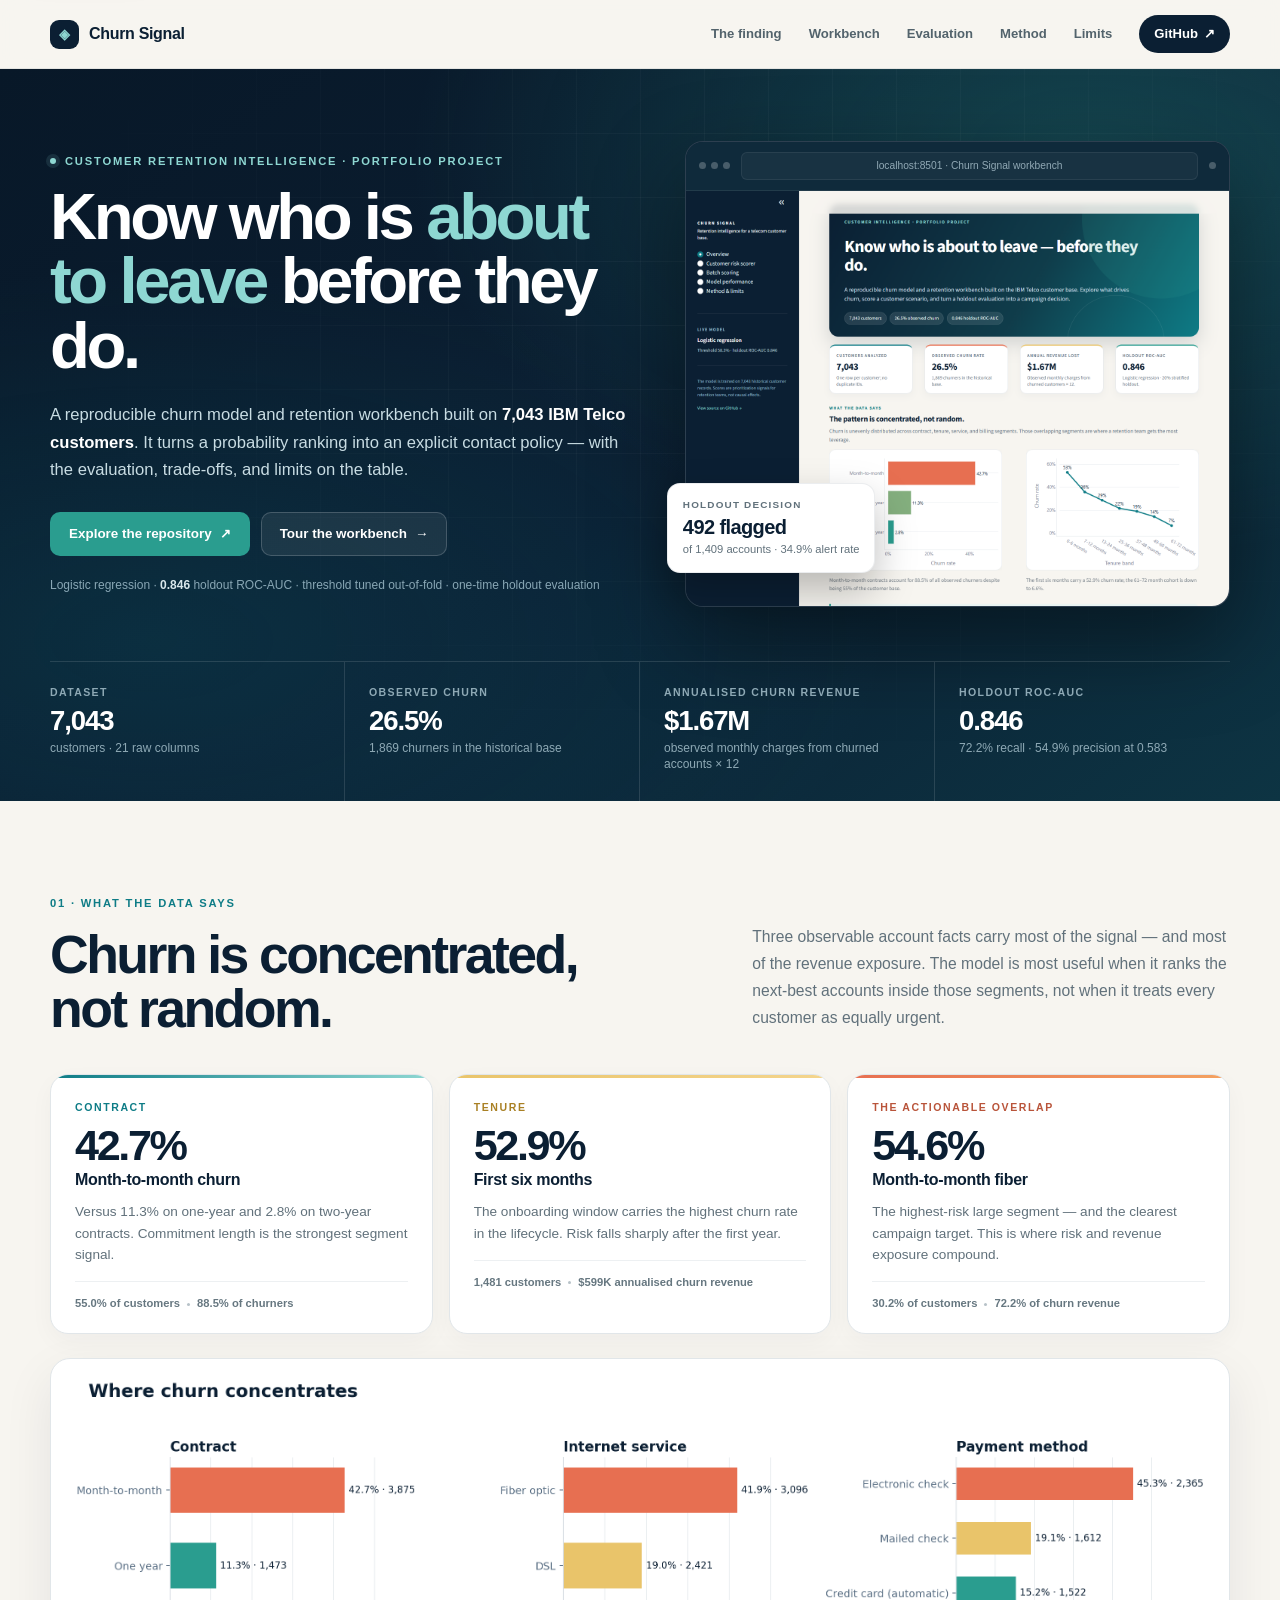
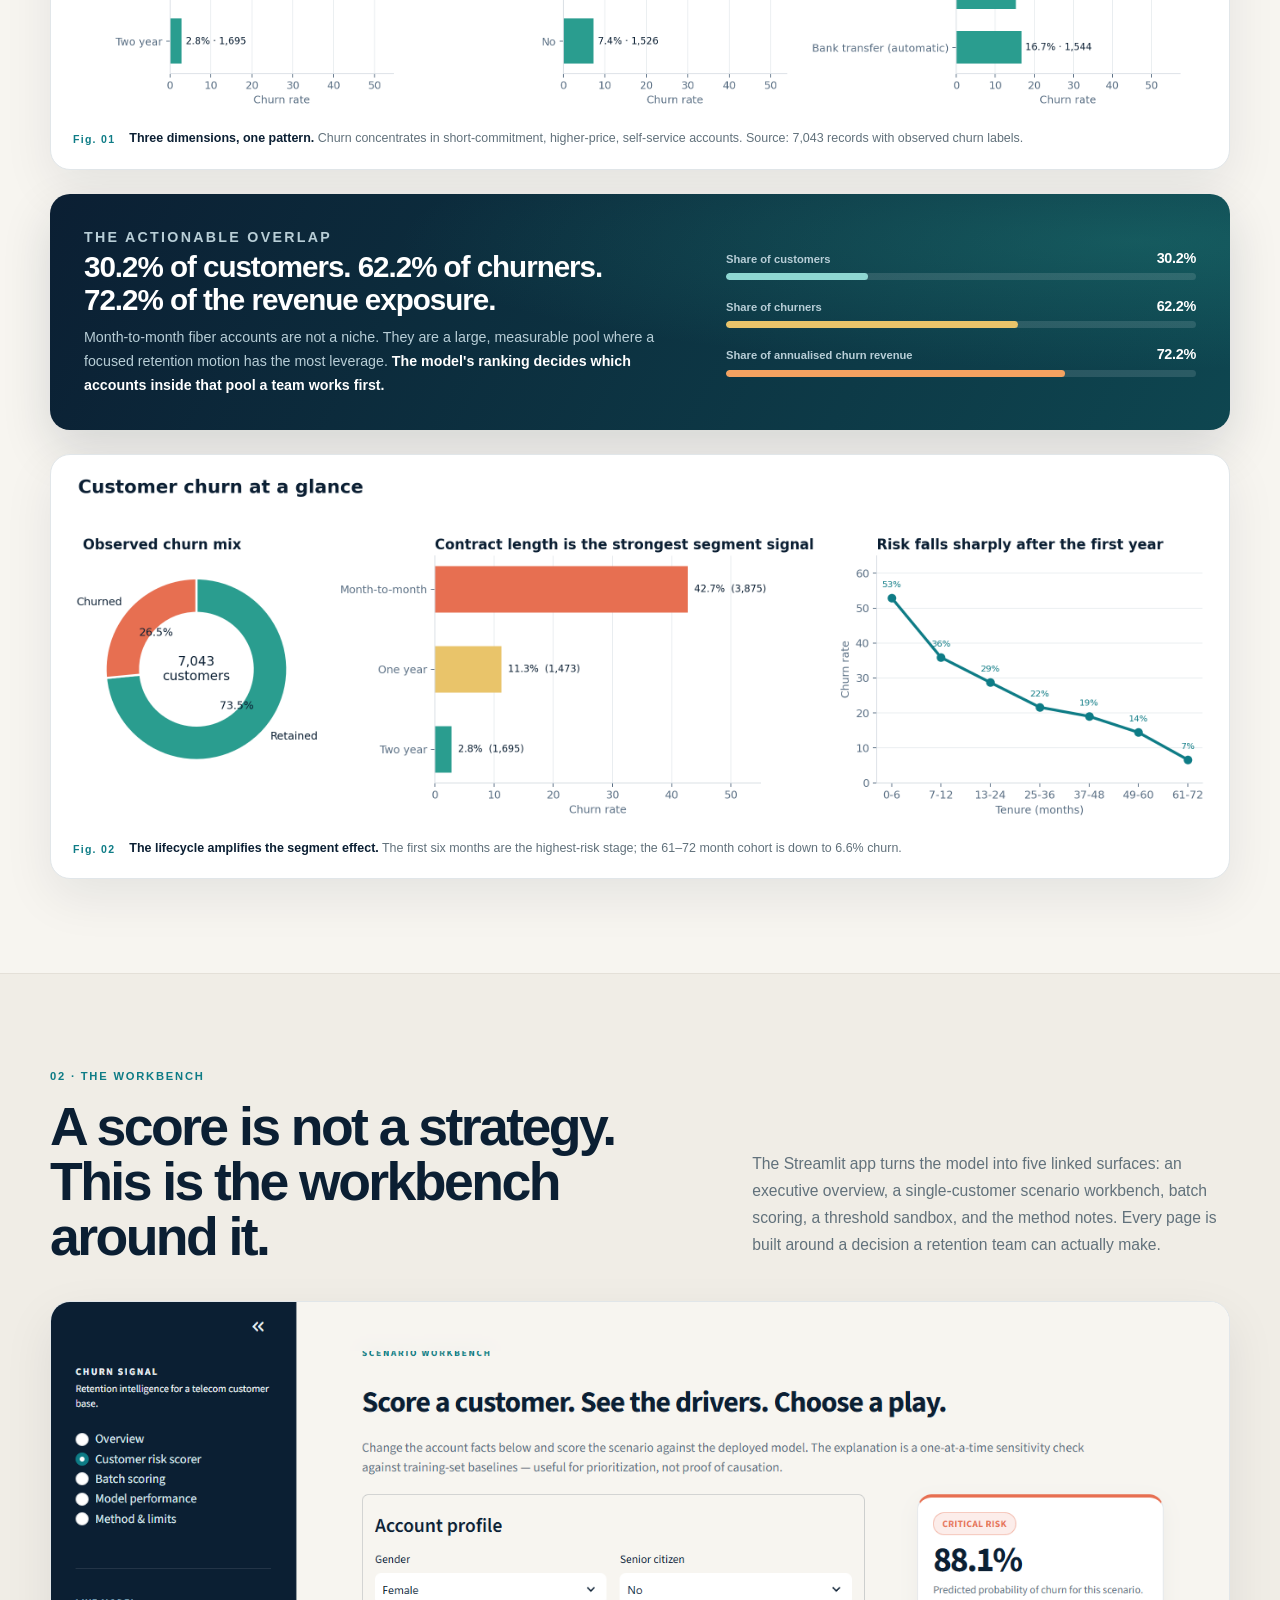
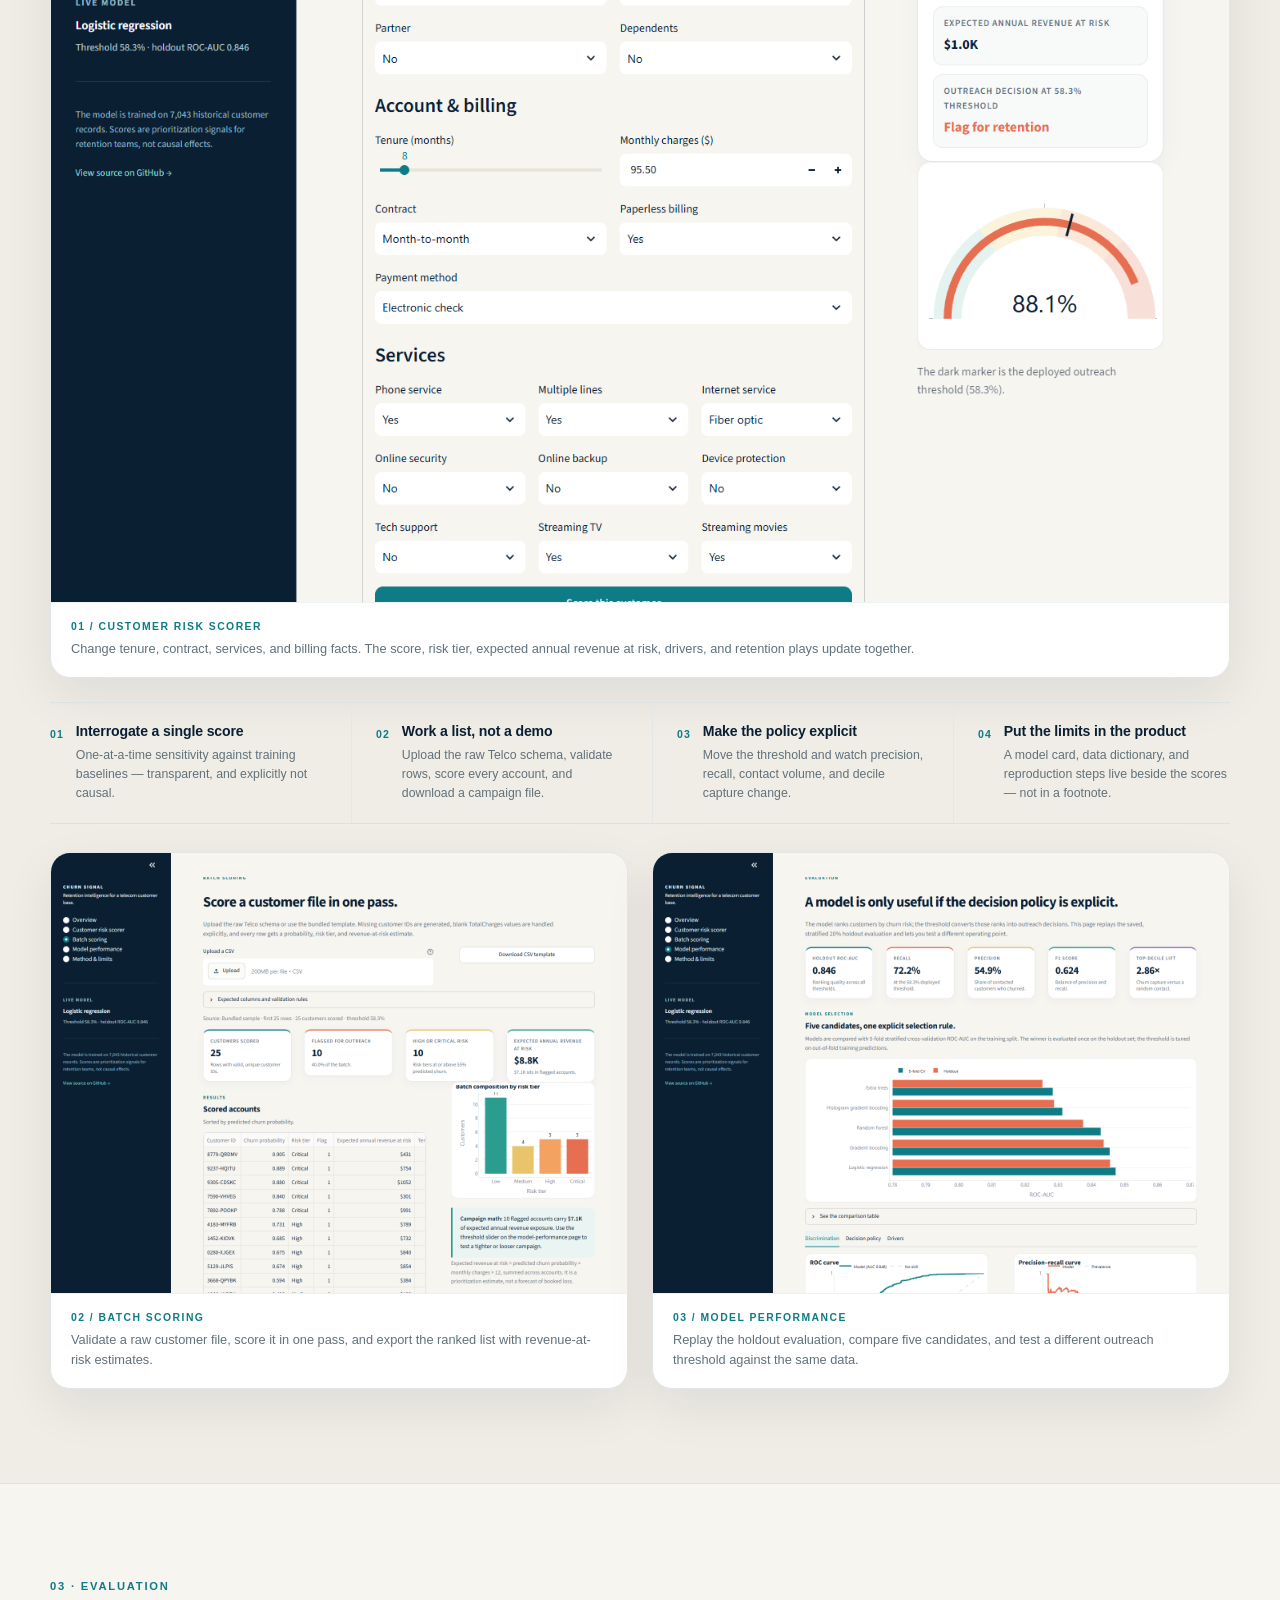
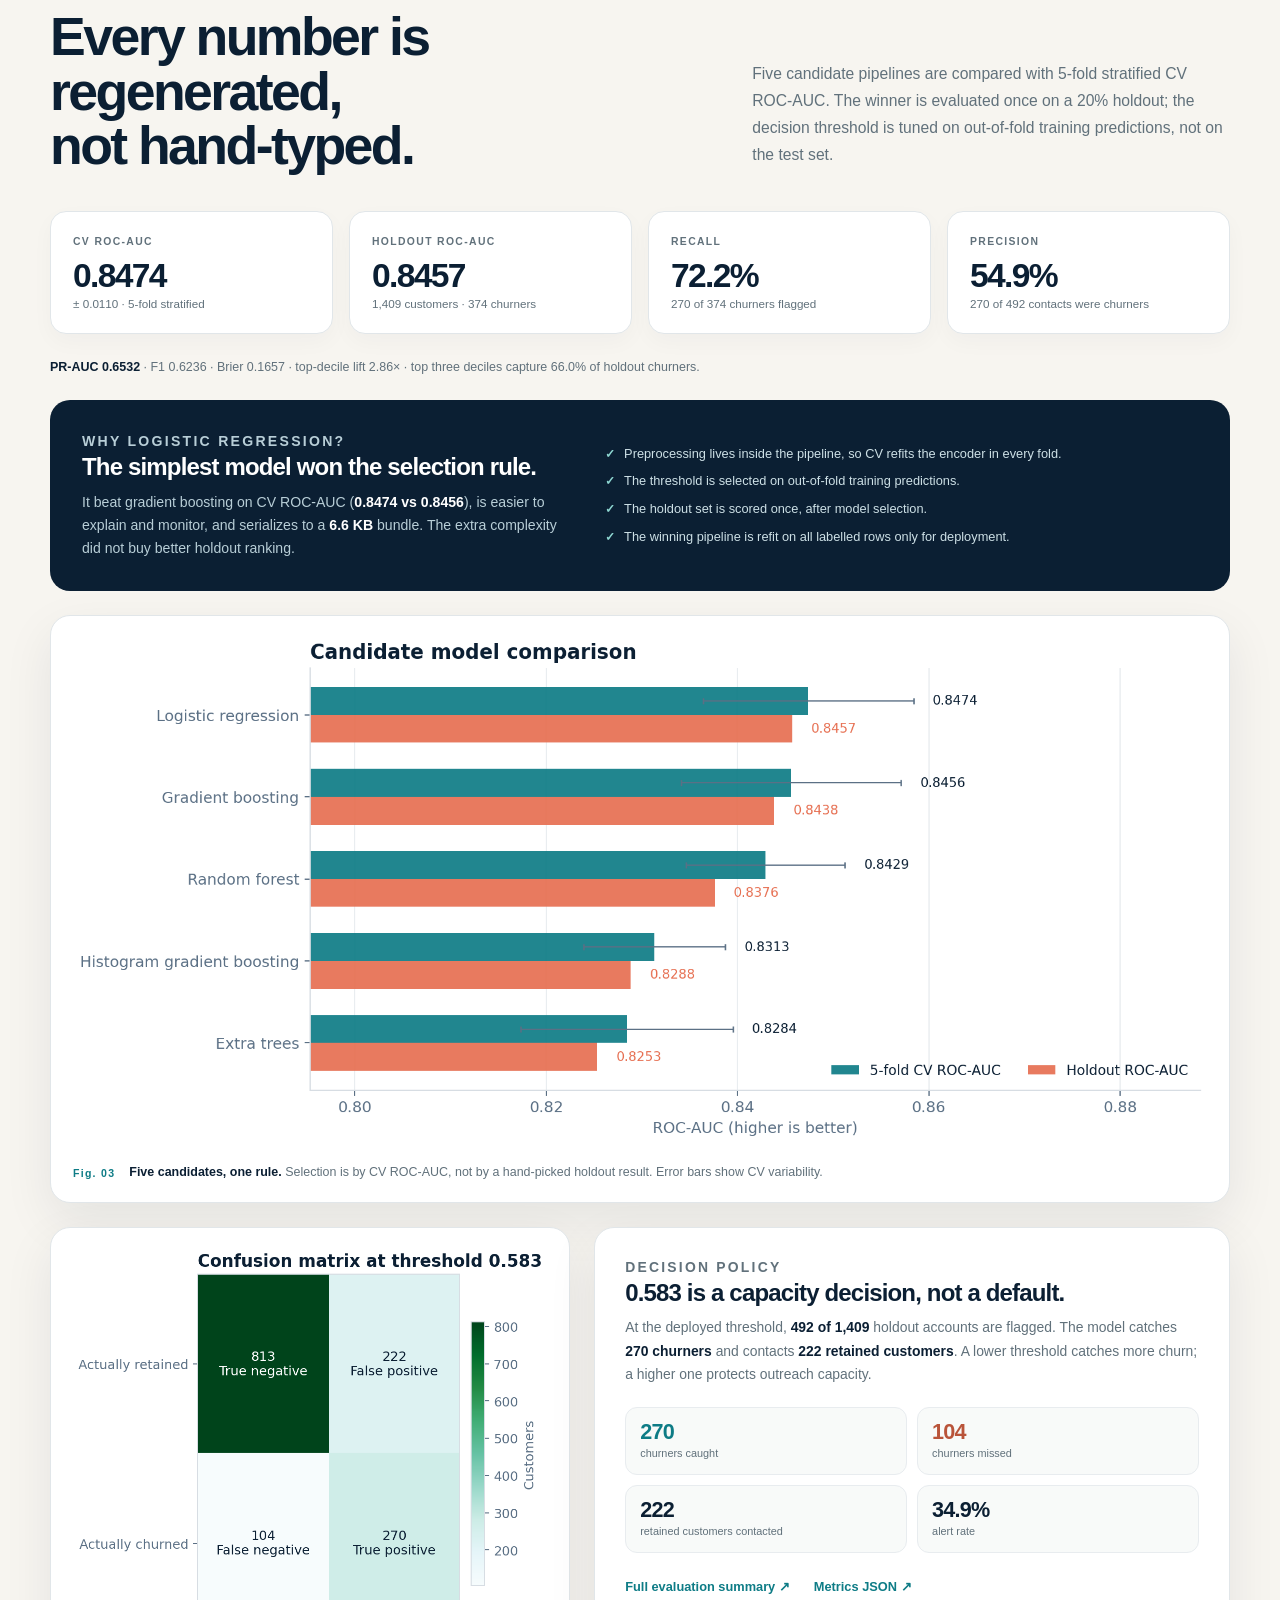
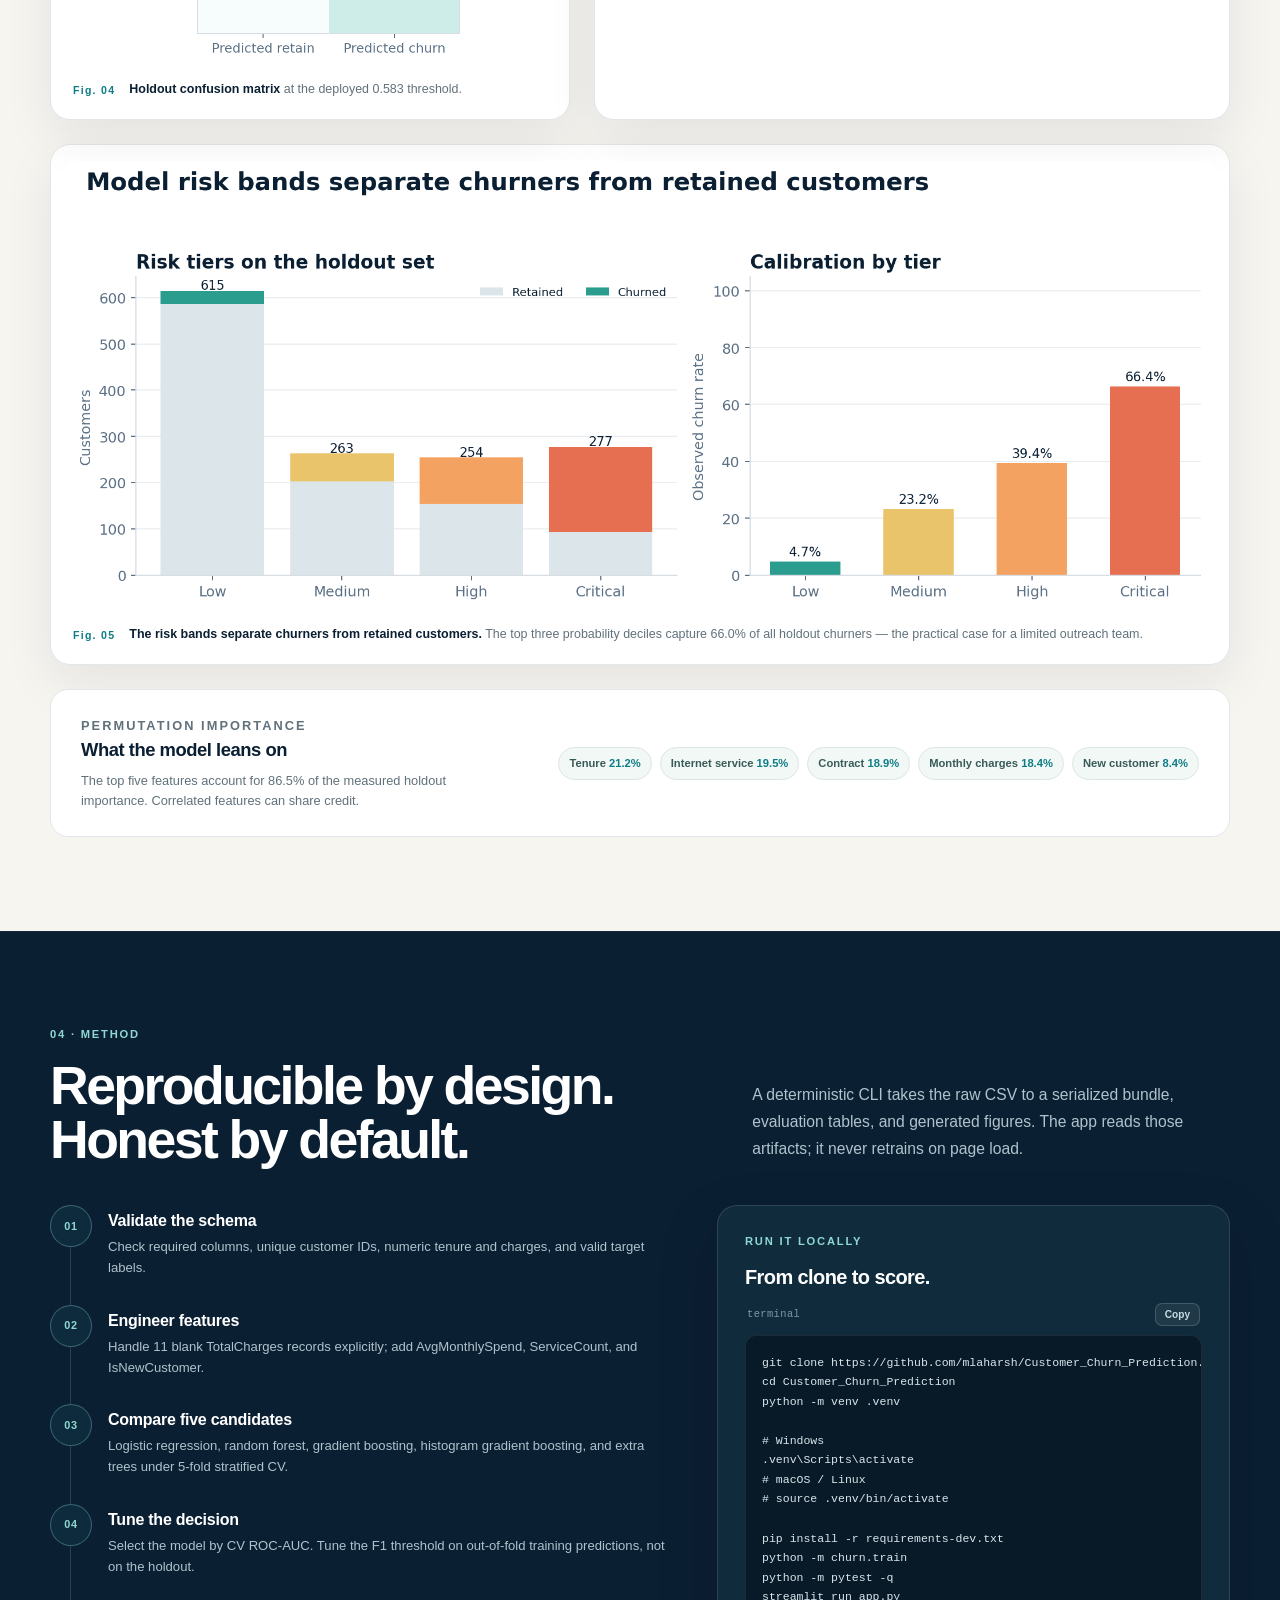
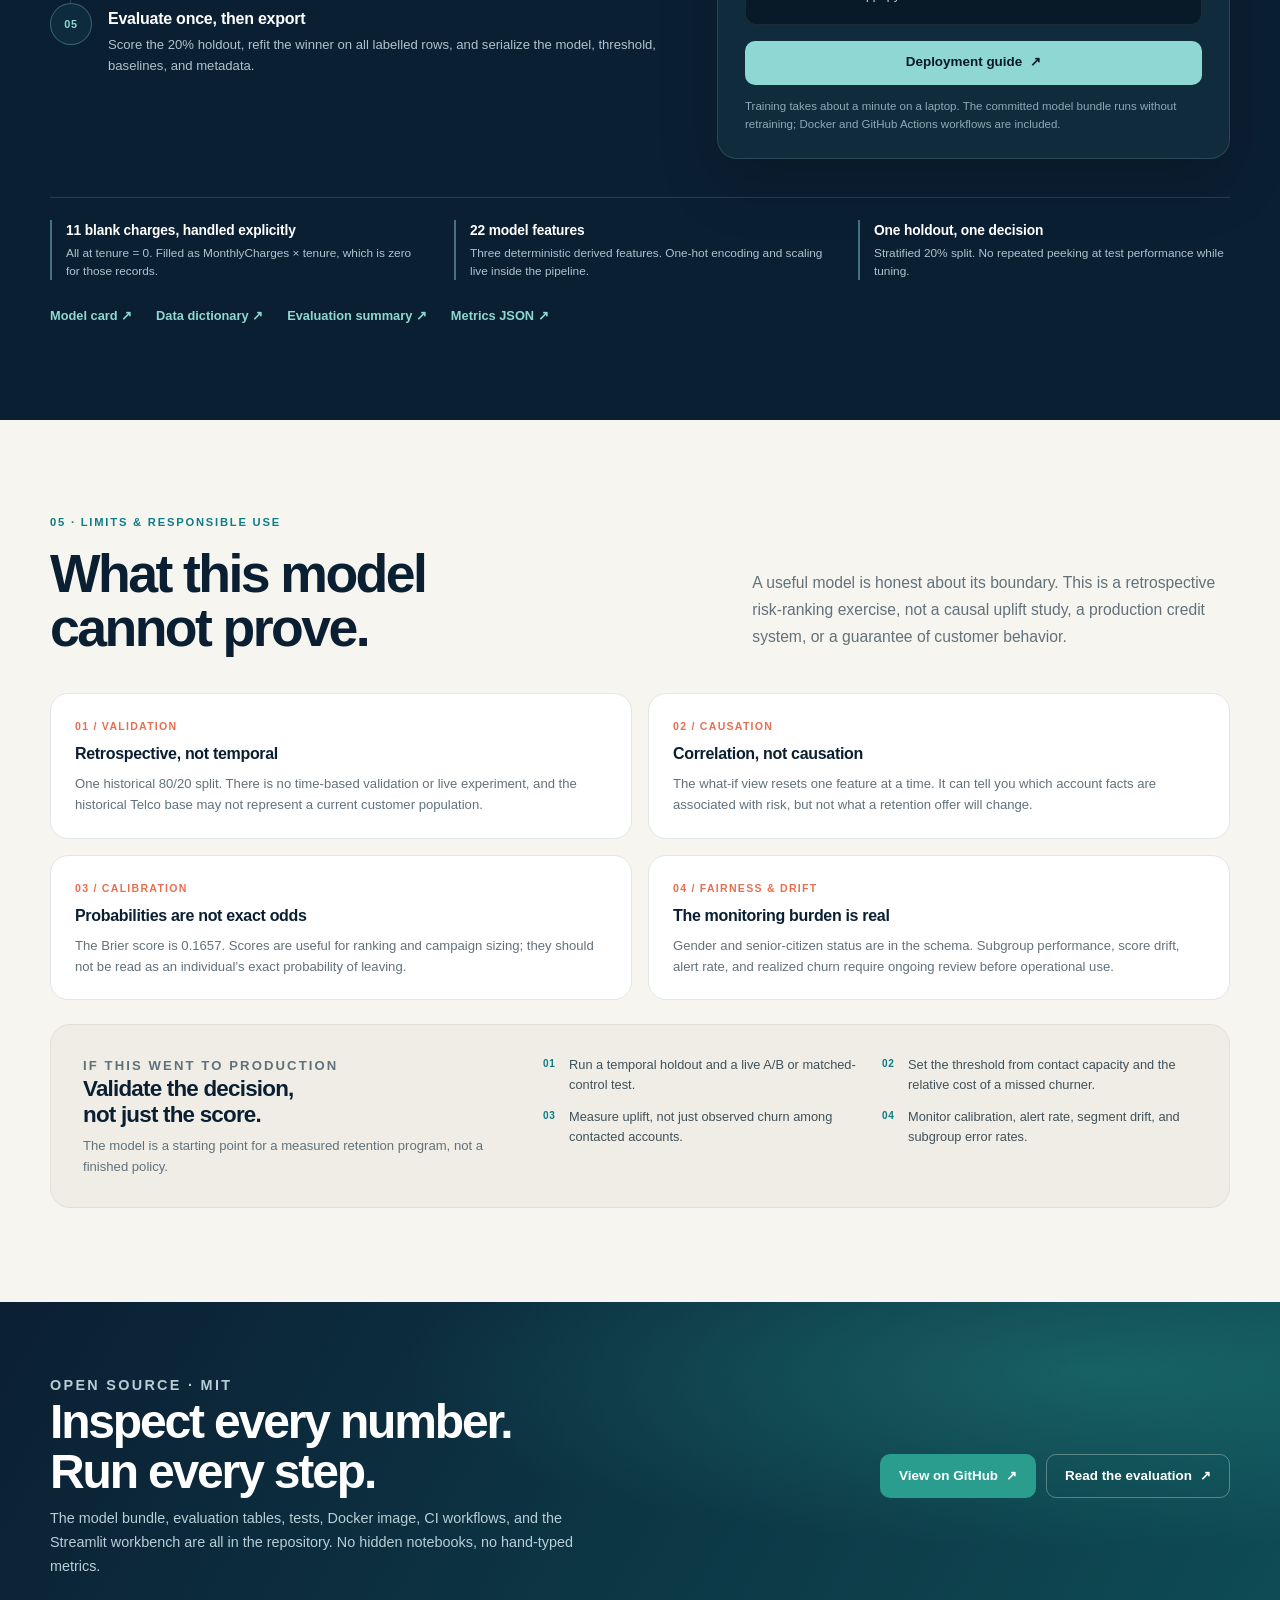
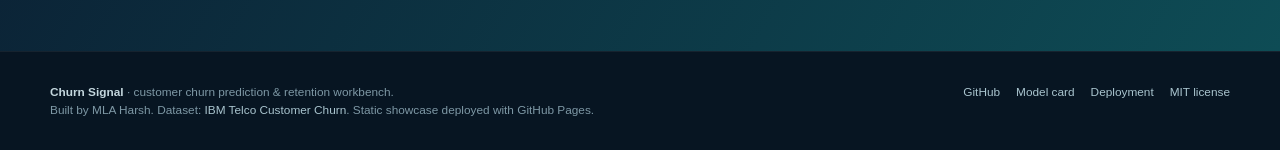
==== docs/index.html @ dffbebbc "Rebuild churn project as reproducible workbench and showcase - Add deterministic training pipeline w" ====
<!doctype html>
<html lang="en">
<head>
<meta charset="utf-8">
<meta name="viewport" content="width=device-width, initial-scale=1">
<title>Churn Signal — Customer Churn Prediction</title>
<meta name="description" content="A reproducible churn model and retention workbench built on 7,043 IBM Telco customers. 0.846 holdout ROC-AUC, an explicit contact policy, and the limits in plain sight.">
<meta name="theme-color" content="#0B1F33">
<meta property="og:title" content="Churn Signal — Customer Churn Prediction">
<meta property="og:description" content="A reproducible churn model and retention workbench on the IBM Telco dataset. 0.846 holdout ROC-AUC, an explicit decision policy, and a full evaluation.">
<meta property="og:type" content="website">
<meta property="og:url" content="https://mlaharsh.github.io/Customer_Churn_Prediction/">
<meta property="og:image" content="https://mlaharsh.github.io/Customer_Churn_Prediction/assets/app_overview.png">
<meta name="twitter:card" content="summary_large_image">
<link rel="icon" href="data:image/svg+xml,%3Csvg xmlns='http://www.w3.org/2000/svg' viewBox='0 0 64 64'%3E%3Crect width='64' height='64' rx='14' fill='%230B1F33'/%3E%3Cpath d='M32 12l16 20-16 20-16-20z' fill='%238ED7D2'/%3E%3C/svg%3E">
<style>
  :root {
    --ink: #0B1F33;
    --ink-soft: #14384B;
    --teal: #0E7C86;
    --teal-deep: #0A6570;
    --mint: #2A9D8F;
    --mint-light: #8ED7D2;
    --coral: #E76F51;
    --amber: #E9C46A;
    --cream: #F7F5F0;
    --cream-deep: #F0EDE6;
    --paper: #FFFFFF;
    --muted: #61717B;
    --muted-light: #8EA9B5;
    --line: #E1E6E9;
    --line-dark: rgba(255, 255, 255, 0.12);
    --max: 1180px;
    --shadow: 0 18px 50px rgba(11, 31, 51, 0.08);
    --font: "Segoe UI", "Inter", -apple-system, BlinkMacSystemFont, "Helvetica Neue", Arial, sans-serif;
    --mono: "Cascadia Code", "SFMono-Regular", Consolas, "Liberation Mono", monospace;
  }

  * { box-sizing: border-box; }
  html { scroll-behavior: smooth; }
  body {
    margin: 0;
    background: var(--cream);
    color: var(--ink);
    font-family: var(--font);
    line-height: 1.55;
    -webkit-font-smoothing: antialiased;
    text-rendering: optimizeLegibility;
  }
  img { max-width: 100%; }
  a { color: inherit; }
  ::selection { background: rgba(42, 157, 143, 0.24); }

  .wrap {
    width: min(var(--max), calc(100% - 48px));
    margin-inline: auto;
  }

  .skip {
    position: absolute;
    left: 16px;
    top: -100px;
    z-index: 100;
    background: var(--paper);
    color: var(--ink);
    padding: 10px 16px;
    border-radius: 8px;
    text-decoration: none;
    font-weight: 700;
    box-shadow: var(--shadow);
    transition: top 0.2s ease;
  }
  .skip:focus { top: 14px; }

  .site-header {
    position: sticky;
    top: 0;
    z-index: 50;
    background: rgba(247, 245, 240, 0.9);
    border-bottom: 1px solid rgba(11, 31, 51, 0.08);
    backdrop-filter: blur(14px);
    -webkit-backdrop-filter: blur(14px);
  }
  .header-inner {
    min-height: 68px;
    display: flex;
    align-items: center;
    justify-content: space-between;
    gap: 28px;
  }
  .brand {
    display: inline-flex;
    align-items: center;
    gap: 10px;
    text-decoration: none;
    font-weight: 750;
    letter-spacing: -0.02em;
    font-size: 1rem;
    white-space: nowrap;
  }
  .brand-mark {
    width: 29px;
    height: 29px;
    display: grid;
    place-items: center;
    border-radius: 9px;
    background: var(--ink);
    color: var(--mint-light);
    font-size: 0.88rem;
    line-height: 1;
  }
  .nav {
    display: flex;
    align-items: center;
    gap: 27px;
    font-size: 0.82rem;
    font-weight: 600;
  }
  .nav a {
    color: #53636C;
    text-decoration: none;
    transition: color 0.18s ease;
  }
  .nav a:hover, .nav a:focus-visible { color: var(--teal); }
  .nav-cta {
    display: inline-flex;
    align-items: center;
    gap: 6px;
    background: var(--ink);
    color: #FFFFFF !important;
    border-radius: 999px;
    padding: 9px 15px;
    transition: background 0.18s ease, transform 0.18s ease;
  }
  .nav-cta:hover { background: var(--teal); transform: translateY(-1px); }

  .hero {
    position: relative;
    overflow: hidden;
    background: #081828;
    color: #FFFFFF;
    padding-top: 72px;
  }
  .hero::before {
    content: "";
    position: absolute;
    inset: 0;
    background:
      radial-gradient(ellipse at 85% 12%, rgba(42, 157, 143, 0.30), transparent 44%),
      radial-gradient(ellipse at 12% 78%, rgba(14, 124, 134, 0.18), transparent 46%),
      linear-gradient(145deg, #081828 0%, #0B1F33 54%, #0D3443 100%);
    pointer-events: none;
  }
  .hero-grid-bg {
    position: absolute;
    inset: 0;
    background-image:
      linear-gradient(rgba(255, 255, 255, 0.035) 1px, transparent 1px),
      linear-gradient(90deg, rgba(255, 255, 255, 0.035) 1px, transparent 1px);
    background-size: 64px 64px;
    mask-image: radial-gradient(ellipse at 60% 30%, #000 20%, transparent 72%);
    -webkit-mask-image: radial-gradient(ellipse at 60% 30%, #000 20%, transparent 72%);
    pointer-events: none;
  }
  .hero-grid {
    position: relative;
    display: grid;
    grid-template-columns: 1.03fr 0.97fr;
    gap: 56px;
    align-items: center;
    padding-bottom: 54px;
  }
  .hero-copy { animation: rise 0.7s ease both; }
  .hero-visual { animation: rise 0.8s 0.08s ease both; }
  .eyebrow {
    margin: 0 0 14px;
    color: var(--teal);
    font-size: 0.7rem;
    font-weight: 750;
    letter-spacing: 0.16em;
    text-transform: uppercase;
  }
  .eyebrow-light { color: var(--mint-light); }
  .eyebrow .dot {
    display: inline-block;
    width: 6px;
    height: 6px;
    margin-right: 9px;
    border-radius: 50%;
    background: var(--mint-light);
    box-shadow: 0 0 0 4px rgba(142, 215, 210, 0.12);
    vertical-align: 1px;
  }
  .hero h1 {
    max-width: 760px;
    margin: 0 0 22px;
    color: #FFFFFF;
    font-size: clamp(2.8rem, 5.1vw, 4.55rem);
    font-weight: 760;
    line-height: 0.99;
    letter-spacing: -0.052em;
  }
  .h1-accent { color: var(--mint-light); }
  .hero-lead {
    max-width: 610px;
    margin: 0;
    color: #C8DCE3;
    font-size: 1.04rem;
    line-height: 1.68;
  }
  .hero-lead strong { color: #FFFFFF; font-weight: 650; }
  .hero-actions {
    display: flex;
    flex-wrap: wrap;
    gap: 11px;
    margin-top: 28px;
  }
  .btn {
    display: inline-flex;
    align-items: center;
    justify-content: center;
    gap: 8px;
    min-height: 44px;
    padding: 10px 18px;
    border: 1px solid transparent;
    border-radius: 10px;
    font-family: var(--font);
    font-size: 0.84rem;
    font-weight: 700;
    text-decoration: none;
    cursor: pointer;
    transition: background 0.18s ease, border-color 0.18s ease, color 0.18s ease, transform 0.18s ease;
  }
  .btn:hover { transform: translateY(-1px); }
  .btn-primary { background: var(--mint); color: #FFFFFF; }
  .btn-primary:hover { background: #238779; }
  .btn-ghost {
    background: rgba(255, 255, 255, 0.07);
    border-color: rgba(255, 255, 255, 0.18);
    color: #FFFFFF;
  }
  .btn-ghost:hover { background: rgba(255, 255, 255, 0.13); }
  .hero-note {
    margin: 20px 0 0;
    color: #89A7B5;
    font-size: 0.75rem;
    line-height: 1.5;
  }
  .hero-note strong { color: #D9E8EC; font-weight: 650; }

  .hero-visual { position: relative; }
  .browser {
    position: relative;
    overflow: hidden;
    border: 1px solid rgba(255, 255, 255, 0.14);
    border-radius: 18px;
    background: #0B1F33;
    box-shadow: 0 34px 90px rgba(0, 0, 0, 0.42);
  }
  .browser-chrome {
    display: flex;
    align-items: center;
    gap: 11px;
    padding: 10px 13px;
    background: #0F2A3B;
    border-bottom: 1px solid rgba(255, 255, 255, 0.08);
  }
  .browser-dots { display: flex; gap: 5px; flex: 0 0 auto; }
  .browser-dots span {
    display: block;
    width: 7px;
    height: 7px;
    border-radius: 50%;
    background: rgba(255, 255, 255, 0.24);
  }
  .browser-url {
    flex: 1;
    min-width: 0;
    overflow: hidden;
    white-space: nowrap;
    text-overflow: ellipsis;
    padding: 5px 9px;
    border: 1px solid rgba(255, 255, 255, 0.07);
    border-radius: 6px;
    background: rgba(255, 255, 255, 0.04);
    color: #91A9B5;
    font-size: 0.64rem;
    text-align: center;
  }
  .browser-screen img { display: block; width: 100%; height: auto; }
  .float-card {
    position: absolute;
    left: -18px;
    bottom: 34px;
    min-width: 194px;
    padding: 13px 15px;
    border: 1px solid rgba(11, 31, 51, 0.08);
    border-radius: 13px;
    background: #FFFFFF;
    color: var(--ink);
    box-shadow: 0 18px 40px rgba(0, 0, 0, 0.26);
  }
  .float-label {
    display: block;
    color: var(--muted);
    font-size: 0.62rem;
    font-weight: 700;
    letter-spacing: 0.12em;
    text-transform: uppercase;
  }
  .float-card strong {
    display: block;
    margin-top: 4px;
    font-size: 1.25rem;
    line-height: 1.1;
    letter-spacing: -0.03em;
  }
  .float-meta { display: block; margin-top: 3px; color: var(--muted); font-size: 0.7rem; }

  .stat-strip {
    position: relative;
    display: grid;
    grid-template-columns: repeat(4, 1fr);
    border-top: 1px solid var(--line-dark);
  }
  .stat {
    padding: 22px 24px 28px;
    border-right: 1px solid var(--line-dark);
  }
  .stat:first-child { padding-left: 0; }
  .stat:last-child { border-right: 0; padding-right: 0; }
  .stat-label {
    color: var(--muted-light);
    font-size: 0.66rem;
    font-weight: 700;
    letter-spacing: 0.13em;
    text-transform: uppercase;
  }
  .stat-value {
    margin-top: 7px;
    color: #FFFFFF;
    font-size: 1.72rem;
    font-weight: 720;
    letter-spacing: -0.04em;
    line-height: 1;
  }
  .stat-detail { margin-top: 5px; color: #8EA9B5; font-size: 0.75rem; line-height: 1.4; }

  .section { padding: 94px 0; scroll-margin-top: 72px; }
  .section-tinted {
    background: var(--cream-deep);
    border-top: 1px solid #E4E0D8;
    border-bottom: 1px solid #E4E0D8;
  }
  .section-dark {
    background: #0B1F33;
    color: #FFFFFF;
    border-top: 1px solid rgba(255, 255, 255, 0.04);
  }
  .split-head {
    display: grid;
    grid-template-columns: 1.15fr 0.85fr;
    gap: 56px;
    align-items: end;
    margin-bottom: 38px;
  }
  .section h2 {
    margin: 0;
    color: var(--ink);
    font-size: clamp(2.15rem, 4.2vw, 3.35rem);
    font-weight: 750;
    line-height: 1.02;
    letter-spacing: -0.048em;
  }
  .section-dark h2 { color: #FFFFFF; }
  .section-lead {
    margin: 0 0 4px;
    color: var(--muted);
    font-size: 0.98rem;
    line-height: 1.72;
  }
  .section-dark .section-lead { color: #AFC3CD; }

  .fact-grid {
    display: grid;
    grid-template-columns: repeat(3, 1fr);
    gap: 16px;
    margin-bottom: 24px;
  }
  .fact-card {
    position: relative;
    overflow: hidden;
    min-height: 100%;
    padding: 24px 24px 20px;
    border: 1px solid var(--line);
    border-radius: 18px;
    background: var(--paper);
    box-shadow: 0 8px 24px rgba(11, 31, 51, 0.035);
  }
  .fact-card::before {
    content: "";
    position: absolute;
    left: 0;
    right: 0;
    top: 0;
    height: 3px;
    background: linear-gradient(90deg, var(--teal), var(--mint-light));
  }
  .fact-card:nth-child(2)::before { background: linear-gradient(90deg, var(--amber), #F4D58D); }
  .fact-card:nth-child(3)::before { background: linear-gradient(90deg, var(--coral), #F4A261); }
  .fact-kicker {
    color: var(--teal);
    font-size: 0.66rem;
    font-weight: 750;
    letter-spacing: 0.15em;
    text-transform: uppercase;
  }
  .fact-card:nth-child(2) .fact-kicker { color: #A98024; }
  .fact-card:nth-child(3) .fact-kicker { color: #B9543A; }
  .fact-value {
    margin: 10px 0 2px;
    font-size: 2.7rem;
    font-weight: 760;
    line-height: 0.95;
    letter-spacing: -0.055em;
  }
  .fact-title { margin: 0 0 8px; font-size: 1rem; font-weight: 700; letter-spacing: -0.02em; }
  .fact-body { margin: 0; color: var(--muted); font-size: 0.85rem; line-height: 1.58; }
  .fact-meta {
    display: flex;
    flex-wrap: wrap;
    gap: 7px;
    align-items: center;
    margin-top: 16px;
    padding-top: 13px;
    border-top: 1px solid #EDF0F2;
    color: #667780;
    font-size: 0.7rem;
    font-weight: 600;
  }
  .fact-meta .sep { width: 3px; height: 3px; border-radius: 50%; background: #B7C2C8; }

  .figure-card {
    margin: 0;
    overflow: hidden;
    border: 1px solid var(--line);
    border-radius: 20px;
    background: var(--paper);
    box-shadow: var(--shadow);
  }
  .figure-card img { display: block; width: 100%; height: auto; padding: 16px 18px 4px; }
  .figure-card figcaption {
    display: flex;
    gap: 14px;
    align-items: flex-start;
    padding: 12px 22px 20px;
    color: var(--muted);
    font-size: 0.78rem;
    line-height: 1.55;
  }
  .figure-card figcaption .num {
    flex: 0 0 auto;
    color: var(--teal);
    font-size: 0.66rem;
    font-weight: 750;
    letter-spacing: 0.12em;
    padding-top: 2px;
  }
  .figure-card figcaption strong { color: var(--ink); font-weight: 700; }

  .insight-band {
    display: grid;
    grid-template-columns: 1.12fr 0.88fr;
    gap: 44px;
    align-items: center;
    margin: 24px 0;
    padding: 32px 34px;
    border-radius: 20px;
    background:
      radial-gradient(ellipse at 92% 20%, rgba(42, 157, 143, 0.28), transparent 48%),
      linear-gradient(118deg, #0B1F33, #0E4650);
    color: #FFFFFF;
    box-shadow: 0 20px 50px rgba(11, 31, 51, 0.14);
  }
  .insight-band h3 {
    margin: 0 0 10px;
    color: #FFFFFF;
    font-size: clamp(1.35rem, 2.5vw, 1.85rem);
    line-height: 1.12;
    letter-spacing: -0.035em;
  }
  .insight-band p { margin: 0; color: #B8CED7; font-size: 0.89rem; line-height: 1.68; }
  .insight-band p strong { color: #FFFFFF; }
  .overlap-stats { display: grid; gap: 15px; }
  .overlap-stat { display: grid; grid-template-columns: 1fr auto; gap: 4px 12px; align-items: baseline; }
  .overlap-stat span { color: #B8CED7; font-size: 0.7rem; font-weight: 600; }
  .overlap-stat strong { color: #FFFFFF; font-size: 0.9rem; letter-spacing: -0.02em; }
  .bar {
    grid-column: 1 / -1;
    height: 7px;
    overflow: hidden;
    border-radius: 999px;
    background: rgba(255, 255, 255, 0.12);
  }
  .bar i { display: block; height: 100%; border-radius: inherit; background: var(--mint-light); }
  .bar.bar-coral i { background: #F4A261; }
  .bar.bar-amber i { background: var(--amber); }

  .shot {
    margin: 0;
    overflow: hidden;
    border: 1px solid var(--line);
    border-radius: 20px;
    background: var(--paper);
    box-shadow: var(--shadow);
  }
  .shot img { display: block; width: 100%; height: auto; }
  .shot figcaption {
    padding: 16px 20px 18px;
    border-top: 1px solid #EEF1F2;
  }
  .shot figcaption .shot-label {
    display: block;
    color: var(--teal);
    font-size: 0.65rem;
    font-weight: 750;
    letter-spacing: 0.14em;
    text-transform: uppercase;
    margin-bottom: 4px;
  }
  .shot figcaption p { margin: 0; color: var(--muted); font-size: 0.8rem; line-height: 1.55; }
  .shot-wide { margin-bottom: 24px; }
  .feature-grid {
    display: grid;
    grid-template-columns: repeat(4, 1fr);
    gap: 0 24px;
    margin: 4px 0 28px;
    border-top: 1px solid #DCE2E4;
    border-bottom: 1px solid #DCE2E4;
  }
  .feature {
    display: flex;
    gap: 12px;
    padding: 20px 0;
  }
  .feature + .feature { padding-left: 24px; border-left: 1px solid #E2E7E8; }
  .feature-num {
    flex: 0 0 auto;
    color: var(--teal);
    font-size: 0.66rem;
    font-weight: 750;
    letter-spacing: 0.1em;
    padding-top: 3px;
  }
  .feature h3 { margin: 0 0 5px; font-size: 0.88rem; line-height: 1.25; letter-spacing: -0.01em; }
  .feature p { margin: 0; color: var(--muted); font-size: 0.77rem; line-height: 1.55; }
  .shot-grid {
    display: grid;
    grid-template-columns: 1fr 1fr;
    gap: 24px;
  }

  .metric-grid {
    display: grid;
    grid-template-columns: repeat(4, 1fr);
    gap: 16px;
    margin-bottom: 24px;
  }
  .metric-card {
    padding: 22px 22px 20px;
    border: 1px solid var(--line);
    border-radius: 16px;
    background: var(--paper);
    box-shadow: 0 8px 22px rgba(11, 31, 51, 0.03);
  }
  .metric-label {
    color: var(--muted);
    font-size: 0.65rem;
    font-weight: 750;
    letter-spacing: 0.13em;
    text-transform: uppercase;
  }
  .metric-value {
    margin: 9px 0 3px;
    font-size: 2.1rem;
    font-weight: 760;
    line-height: 1;
    letter-spacing: -0.05em;
  }
  .metric-detail { color: var(--muted); font-size: 0.73rem; line-height: 1.45; }
  .metric-foot {
    margin: 0 0 24px;
    color: var(--muted);
    font-size: 0.78rem;
    line-height: 1.5;
  }
  .metric-foot strong { color: var(--ink); }

  .rationale {
    display: grid;
    grid-template-columns: 0.9fr 1.1fr;
    gap: 38px;
    align-items: center;
    margin-bottom: 24px;
    padding: 30px 32px;
    border-radius: 20px;
    background: #0B1F33;
    color: #FFFFFF;
  }
  .rationale h3 {
    margin: 0 0 10px;
    color: #FFFFFF;
    font-size: 1.5rem;
    line-height: 1.12;
    letter-spacing: -0.035em;
  }
  .rationale p { margin: 0; color: #B8CED7; font-size: 0.88rem; line-height: 1.66; }
  .rationale p strong { color: #FFFFFF; }
  .rationale-list { display: grid; gap: 9px; margin: 0; padding: 0; list-style: none; }
  .rationale-list li {
    display: flex;
    gap: 9px;
    align-items: flex-start;
    color: #CDE0E6;
    font-size: 0.8rem;
    line-height: 1.45;
  }
  .rationale-list li::before {
    content: "✓";
    flex: 0 0 auto;
    color: var(--mint-light);
    font-weight: 750;
    font-size: 0.76rem;
    padding-top: 1px;
  }

  .policy-grid {
    display: grid;
    grid-template-columns: 0.9fr 1.1fr;
    gap: 24px;
    align-items: stretch;
    margin-top: 24px;
  }
  .policy-copy {
    padding: 28px 30px;
    border: 1px solid var(--line);
    border-radius: 20px;
    background: var(--paper);
    box-shadow: var(--shadow);
  }
  .policy-copy h3 {
    margin: 0 0 10px;
    font-size: 1.5rem;
    line-height: 1.12;
    letter-spacing: -0.035em;
  }
  .policy-copy > p { margin: 0; color: var(--muted); font-size: 0.87rem; line-height: 1.68; }
  .policy-copy > p strong { color: var(--ink); }
  .policy-stats {
    display: grid;
    grid-template-columns: 1fr 1fr;
    gap: 10px;
    margin-top: 20px;
  }
  .policy-stat {
    padding: 13px 14px;
    border: 1px solid #E8ECEF;
    border-radius: 12px;
    background: #F8FAF9;
  }
  .policy-stat strong {
    display: block;
    color: var(--ink);
    font-size: 1.35rem;
    line-height: 1;
    letter-spacing: -0.035em;
  }
  .policy-stat span {
    display: block;
    margin-top: 4px;
    color: var(--muted);
    font-size: 0.68rem;
    line-height: 1.35;
  }
  .policy-stat.accent-coral strong { color: #B9543A; }
  .policy-stat.accent-teal strong { color: var(--teal); }

  .drivers {
    display: grid;
    grid-template-columns: 0.8fr 1.2fr;
    gap: 34px;
    align-items: center;
    margin-top: 24px;
    padding: 26px 30px;
    border: 1px solid var(--line);
    border-radius: 18px;
    background: var(--paper);
  }
  .drivers h3 { margin: 0 0 6px; font-size: 1.15rem; letter-spacing: -0.025em; }
  .drivers p { margin: 0; color: var(--muted); font-size: 0.8rem; line-height: 1.55; }
  .driver-tags { display: flex; flex-wrap: wrap; gap: 8px; justify-content: flex-end; }
  .driver-tag {
    padding: 7px 10px;
    border: 1px solid #DCE6E5;
    border-radius: 999px;
    background: #F2F8F6;
    color: #385B58;
    font-size: 0.7rem;
    font-weight: 650;
    white-space: nowrap;
  }
  .driver-tag b { color: var(--teal); font-weight: 750; }

  .link-row {
    display: flex;
    flex-wrap: wrap;
    gap: 16px 24px;
    margin-top: 24px;
    font-size: 0.8rem;
    font-weight: 650;
  }
  .link-row a { color: var(--teal); text-decoration: none; }
  .link-row a:hover { text-decoration: underline; }

  .method-grid {
    display: grid;
    grid-template-columns: minmax(0, 1.1fr) minmax(0, 0.9fr);
    gap: 40px;
    align-items: start;
  }
  .method-grid > * { min-width: 0; }
  .timeline { margin: 0; padding: 0; list-style: none; }
  .timeline li {
    position: relative;
    display: grid;
    grid-template-columns: 42px 1fr;
    gap: 16px;
    padding-bottom: 26px;
  }
  .timeline li:last-child { padding-bottom: 0; }
  .timeline li:not(:last-child)::before {
    content: "";
    position: absolute;
    left: 20px;
    top: 42px;
    bottom: 0;
    width: 1px;
    background: rgba(255, 255, 255, 0.14);
  }
  .timeline .num {
    width: 42px;
    height: 42px;
    display: grid;
    place-items: center;
    border: 1px solid rgba(142, 215, 210, 0.34);
    border-radius: 50%;
    background: rgba(42, 157, 143, 0.1);
    color: var(--mint-light);
    font-size: 0.68rem;
    font-weight: 750;
    letter-spacing: 0.06em;
  }
  .timeline h3 {
    margin: 6px 0 5px;
    color: #FFFFFF;
    font-size: 1rem;
    line-height: 1.25;
    letter-spacing: -0.015em;
    overflow-wrap: break-word;
  }
  .timeline p {
    margin: 0;
    color: #AFC3CD;
    font-size: 0.82rem;
    line-height: 1.62;
    overflow-wrap: break-word;
  }
  .timeline li > div { min-width: 0; }
  .repro-card {
    min-width: 0;
    padding: 27px 27px 24px;
    border: 1px solid rgba(255, 255, 255, 0.12);
    border-radius: 20px;
    background: #102B3C;
    box-shadow: 0 24px 60px rgba(0, 0, 0, 0.2);
  }
  .repro-card h3 {
    margin: 0 0 14px;
    color: #FFFFFF;
    font-size: 1.25rem;
    line-height: 1.2;
    letter-spacing: -0.03em;
  }
  .code-wrap { position: relative; min-width: 0; }
  .code-head {
    display: flex;
    align-items: center;
    justify-content: space-between;
    gap: 12px;
    padding: 0 2px 9px;
  }
  .code-head span {
    color: #7E98A5;
    font-family: var(--mono);
    font-size: 0.65rem;
    letter-spacing: 0.04em;
  }
  .repro-card pre {
    margin: 0;
    padding: 17px 16px;
    overflow-x: auto;
    border: 1px solid rgba(255, 255, 255, 0.08);
    border-radius: 12px;
    background: #081A28;
    color: #D9E6EC;
    font-family: var(--mono);
    font-size: 0.72rem;
    line-height: 1.7;
    tab-size: 2;
  }
  .repro-card code { font-family: inherit; }
  .copy-button {
    padding: 5px 9px;
    border: 1px solid rgba(255, 255, 255, 0.16);
    border-radius: 7px;
    background: rgba(255, 255, 255, 0.07);
    color: #C7DCE3;
    font-family: var(--font);
    font-size: 0.63rem;
    font-weight: 650;
    cursor: pointer;
    transition: background 0.18s ease, border-color 0.18s ease;
  }
  .copy-button:hover { background: rgba(255, 255, 255, 0.14); border-color: rgba(255, 255, 255, 0.26); }
  .repro-note { margin: 13px 0 0; color: #8EA9B5; font-size: 0.72rem; line-height: 1.55; }
  .repro-card .btn { margin-top: 16px; width: 100%; }
  .btn-light { background: var(--mint-light); color: #081A28; }
  .btn-light:hover { background: #A7E4DF; }

  .method-note {
    display: grid;
    grid-template-columns: repeat(3, 1fr);
    gap: 0 32px;
    margin-top: 38px;
    padding-top: 22px;
    border-top: 1px solid rgba(255, 255, 255, 0.13);
  }
  .method-note div { border-left: 2px solid rgba(142, 215, 210, 0.45); padding-left: 14px; }
  .method-note strong { display: block; color: #FFFFFF; font-size: 0.86rem; letter-spacing: -0.01em; }
  .method-note span { display: block; margin-top: 4px; color: #AFC3CD; font-size: 0.74rem; line-height: 1.5; }
  .section-dark .link-row { margin-top: 26px; }
  .section-dark .link-row a { color: var(--mint-light); }

  .limits-grid {
    display: grid;
    grid-template-columns: 1fr 1fr;
    gap: 16px;
  }
  .limit-card {
    padding: 24px 24px 22px;
    border: 1px solid var(--line);
    border-radius: 18px;
    background: var(--paper);
  }
  .limit-card .limit-num {
    color: var(--coral);
    font-size: 0.66rem;
    font-weight: 750;
    letter-spacing: 0.12em;
  }
  .limit-card h3 { margin: 8px 0 6px; font-size: 1rem; letter-spacing: -0.02em; }
  .limit-card p { margin: 0; color: var(--muted); font-size: 0.82rem; line-height: 1.62; }
  .next-band {
    display: grid;
    grid-template-columns: 0.78fr 1.22fr;
    gap: 42px;
    align-items: start;
    margin-top: 24px;
    padding: 30px 32px;
    border-radius: 20px;
    background: var(--cream-deep);
    border: 1px solid #E4E0D8;
  }
  .next-band h3 { margin: 0 0 7px; font-size: 1.4rem; letter-spacing: -0.035em; line-height: 1.15; }
  .next-band p { margin: 0; color: var(--muted); font-size: 0.82rem; line-height: 1.6; }
  .next-list {
    display: grid;
    grid-template-columns: 1fr 1fr;
    gap: 12px 24px;
    margin: 0;
    padding: 0;
    list-style: none;
    counter-reset: next;
  }
  .next-list li {
    position: relative;
    padding-left: 26px;
    color: #3E515B;
    font-size: 0.8rem;
    line-height: 1.55;
    counter-increment: next;
  }
  .next-list li::before {
    content: counter(next, decimal-leading-zero);
    position: absolute;
    left: 0;
    top: 1px;
    color: var(--teal);
    font-size: 0.63rem;
    font-weight: 750;
    letter-spacing: 0.06em;
  }

  .closing {
    padding: 72px 0;
    background:
      radial-gradient(ellipse at 86% 20%, rgba(42, 157, 143, 0.34), transparent 45%),
      linear-gradient(120deg, #0B1F33, #0E4C55);
    color: #FFFFFF;
  }
  .closing-inner {
    display: flex;
    align-items: center;
    justify-content: space-between;
    gap: 42px;
  }
  .closing h2 {
    margin: 0 0 10px;
    color: #FFFFFF;
    font-size: clamp(2rem, 4vw, 3rem);
    line-height: 1.04;
    letter-spacing: -0.045em;
  }
  .closing p { margin: 0; max-width: 560px; color: #B8CED7; font-size: 0.9rem; line-height: 1.65; }
  .closing-actions { display: flex; flex-wrap: wrap; gap: 10px; flex: 0 0 auto; }
  .btn-outline-light {
    background: transparent;
    border-color: rgba(255, 255, 255, 0.3);
    color: #FFFFFF;
  }
  .btn-outline-light:hover { background: rgba(255, 255, 255, 0.08); }

  .footer {
    padding: 31px 0;
    background: #071522;
    color: #7E98A5;
    font-size: 0.74rem;
    border-top: 1px solid rgba(255, 255, 255, 0.06);
  }
  .footer-inner { display: flex; justify-content: space-between; gap: 22px; flex-wrap: wrap; }
  .footer strong { color: #C4D7DE; font-weight: 700; }
  .footer-links { display: flex; flex-wrap: wrap; gap: 16px; }
  .footer a { color: #A9C4CE; text-decoration: none; }
  .footer a:hover { color: var(--mint-light); }

  @keyframes rise {
    from { opacity: 0; transform: translateY(14px); }
    to { opacity: 1; transform: translateY(0); }
  }

  @media (max-width: 1000px) {
    .hero-grid { grid-template-columns: 1fr; gap: 34px; padding-bottom: 46px; }
    .hero-copy { max-width: 780px; }
    .hero-visual { max-width: 760px; }
    .stat-strip { grid-template-columns: 1fr 1fr; }
    .stat { padding: 20px 0 22px; }
    .stat:nth-child(2) { border-right: 0; padding-left: 26px; }
    .stat:nth-child(3) { padding-left: 0; border-top: 1px solid var(--line-dark); }
    .stat:nth-child(4) { border-top: 1px solid var(--line-dark); padding-left: 26px; }
    .split-head { grid-template-columns: 1fr; gap: 18px; align-items: start; }
    .section-lead { max-width: 720px; }
    .fact-grid { grid-template-columns: 1fr 1fr; }
    .insight-band { grid-template-columns: 1fr; gap: 24px; }
    .feature-grid { grid-template-columns: 1fr 1fr; }
    .feature:nth-child(3) { border-left: 0; padding-left: 0; border-top: 1px solid #E2E7E8; }
    .feature:nth-child(4) { border-top: 1px solid #E2E7E8; }
    .metric-grid { grid-template-columns: 1fr 1fr; }
    .rationale { grid-template-columns: 1fr; gap: 20px; }
    .policy-grid { grid-template-columns: 1fr; }
    .drivers { grid-template-columns: 1fr; gap: 16px; }
    .driver-tags { justify-content: flex-start; }
    .method-grid { grid-template-columns: minmax(0, 1fr); gap: 30px; }
    .method-note { grid-template-columns: 1fr 1fr; gap: 20px 28px; }
    .next-band { grid-template-columns: 1fr; gap: 20px; }
    .closing-inner { align-items: flex-start; flex-direction: column; }
  }

  @media (max-width: 760px) {
    .wrap { width: min(var(--max), calc(100% - 32px)); }
    .nav { gap: 0; }
    .nav a:not(.nav-cta) { display: none; }
    .site-header { position: relative; }
    .hero { padding-top: 48px; }
    .hero h1 { font-size: clamp(2.55rem, 11vw, 3.65rem); }
    .hero-lead { font-size: 0.98rem; }
    .float-card { left: auto; right: 12px; bottom: 12px; min-width: 0; }
    .stat-strip { grid-template-columns: 1fr; }
    .stat, .stat:nth-child(2), .stat:nth-child(3), .stat:nth-child(4) {
      padding: 17px 0;
      border-right: 0;
      border-top: 1px solid var(--line-dark);
    }
    .stat:first-child { border-top: 0; }
    .section { padding: 68px 0; }
    .section h2 { font-size: clamp(1.9rem, 8vw, 2.6rem); }
    .fact-grid, .shot-grid, .metric-grid, .limits-grid, .next-list { grid-template-columns: 1fr; }
    .feature-grid { grid-template-columns: 1fr; }
    .feature, .feature:nth-child(3), .feature:nth-child(4) {
      padding: 17px 0;
      border-left: 0;
      border-top: 1px solid #E2E7E8;
    }
    .feature:first-child { border-top: 0; }
    .figure-card img { padding: 10px 8px 2px; }
    .figure-card figcaption { padding: 10px 14px 16px; }
    .insight-band { padding: 26px 22px; }
    .policy-copy { padding: 23px 22px; }
    .drivers { padding: 22px; }
    .next-band { padding: 24px 22px; }
    .method-note { grid-template-columns: 1fr; }
    .repro-card { padding: 22px 18px; }
    .closing { padding: 56px 0; }
    .closing-actions { width: 100%; }
    .closing-actions .btn { flex: 1 1 auto; }
    .footer-inner { flex-direction: column; }
  }

  @media (prefers-reduced-motion: reduce) {
    html { scroll-behavior: auto; }
    *, *::before, *::after {
      animation-duration: 0.001ms !important;
      animation-iteration-count: 1 !important;
      transition-duration: 0.001ms !important;
    }
  }
</style>
</head>
<body>
<a class="skip" href="#main">Skip to content</a>

<header class="site-header">
  <div class="wrap header-inner">
    <a class="brand" href="#top" aria-label="Churn Signal home">
      <span class="brand-mark" aria-hidden="true">◈</span>
      <span>Churn Signal</span>
    </a>
    <nav class="nav" aria-label="Primary navigation">
      <a href="#finding">The finding</a>
      <a href="#workbench">Workbench</a>
      <a href="#evaluation">Evaluation</a>
      <a href="#method">Method</a>
      <a href="#limits">Limits</a>
      <a class="nav-cta" href="https://github.com/mlaharsh/Customer_Churn_Prediction" target="_blank" rel="noreferrer">GitHub <span aria-hidden="true">↗</span></a>
    </nav>
  </div>
</header>

<main id="main">
  <section class="hero" id="top">
    <div class="hero-grid-bg" aria-hidden="true"></div>
    <div class="wrap hero-grid">
      <div class="hero-copy">
        <p class="eyebrow eyebrow-light"><span class="dot" aria-hidden="true"></span>Customer retention intelligence · portfolio project</p>
        <h1>Know who is <span class="h1-accent">about to leave</span> before they do.</h1>
        <p class="hero-lead">
          A reproducible churn model and retention workbench built on <strong>7,043 IBM Telco customers</strong>.
          It turns a probability ranking into an explicit contact policy — with the evaluation, trade-offs,
          and limits on the table.
        </p>
        <div class="hero-actions">
          <a class="btn btn-primary" href="https://github.com/mlaharsh/Customer_Churn_Prediction" target="_blank" rel="noreferrer">Explore the repository <span aria-hidden="true">↗</span></a>
          <a class="btn btn-ghost" href="#workbench">Tour the workbench <span aria-hidden="true">→</span></a>
        </div>
        <p class="hero-note">
          Logistic regression · <strong>0.846</strong> holdout ROC-AUC · threshold tuned out-of-fold ·
          one-time holdout evaluation
        </p>
      </div>

      <div class="hero-visual">
        <div class="browser">
          <div class="browser-chrome" aria-hidden="true">
            <div class="browser-dots"><span></span><span></span><span></span></div>
            <div class="browser-url">localhost:8501 · Churn Signal workbench</div>
            <div class="browser-dots"><span></span></div>
          </div>
          <div class="browser-screen">
            <img src="assets/app_overview.png" width="1440" height="1100" alt="Churn Signal overview page showing customer KPIs, contract churn rates, and the retention case.">
          </div>
        </div>
        <div class="float-card" aria-hidden="true">
          <span class="float-label">Holdout decision</span>
          <strong>492 flagged</strong>
          <span class="float-meta">of 1,409 accounts · 34.9% alert rate</span>
        </div>
      </div>
    </div>

    <div class="wrap stat-strip">
      <div class="stat">
        <div class="stat-label">Dataset</div>
        <div class="stat-value">7,043</div>
        <div class="stat-detail">customers · 21 raw columns</div>
      </div>
      <div class="stat">
        <div class="stat-label">Observed churn</div>
        <div class="stat-value">26.5%</div>
        <div class="stat-detail">1,869 churners in the historical base</div>
      </div>
      <div class="stat">
        <div class="stat-label">Annualised churn revenue</div>
        <div class="stat-value">$1.67M</div>
        <div class="stat-detail">observed monthly charges from churned accounts × 12</div>
      </div>
      <div class="stat">
        <div class="stat-label">Holdout ROC-AUC</div>
        <div class="stat-value">0.846</div>
        <div class="stat-detail">72.2% recall · 54.9% precision at 0.583</div>
      </div>
    </div>
  </section>

  <section class="section" id="finding">
    <div class="wrap">
      <div class="split-head">
        <div>
          <p class="eyebrow">01 · What the data says</p>
          <h2>Churn is concentrated,<br>not random.</h2>
        </div>
        <p class="section-lead">
          Three observable account facts carry most of the signal — and most of the revenue exposure.
          The model is most useful when it ranks the next-best accounts inside those segments,
          not when it treats every customer as equally urgent.
        </p>
      </div>

      <div class="fact-grid">
        <article class="fact-card">
          <div class="fact-kicker">Contract</div>
          <div class="fact-value">42.7%</div>
          <h3 class="fact-title">Month-to-month churn</h3>
          <p class="fact-body">Versus 11.3% on one-year and 2.8% on two-year contracts. Commitment length is the strongest segment signal.</p>
          <div class="fact-meta"><span>55.0% of customers</span><span class="sep" aria-hidden="true"></span><span>88.5% of churners</span></div>
        </article>
        <article class="fact-card">
          <div class="fact-kicker">Tenure</div>
          <div class="fact-value">52.9%</div>
          <h3 class="fact-title">First six months</h3>
          <p class="fact-body">The onboarding window carries the highest churn rate in the lifecycle. Risk falls sharply after the first year.</p>
          <div class="fact-meta"><span>1,481 customers</span><span class="sep" aria-hidden="true"></span><span>$599K annualised churn revenue</span></div>
        </article>
        <article class="fact-card">
          <div class="fact-kicker">The actionable overlap</div>
          <div class="fact-value">54.6%</div>
          <h3 class="fact-title">Month-to-month fiber</h3>
          <p class="fact-body">The highest-risk large segment — and the clearest campaign target. This is where risk and revenue exposure compound.</p>
          <div class="fact-meta"><span>30.2% of customers</span><span class="sep" aria-hidden="true"></span><span>72.2% of churn revenue</span></div>
        </article>
      </div>

      <figure class="figure-card">
        <img src="assets/segment_risk_profile.png" width="2699" height="800" loading="lazy" alt="Horizontal bar charts showing churn rate by contract, internet service, and payment method. Month-to-month, fiber optic, and electronic check are highest.">
        <figcaption>
          <span class="num">Fig. 01</span>
          <span><strong>Three dimensions, one pattern.</strong> Churn concentrates in short-commitment, higher-price, self-service accounts. Source: 7,043 records with observed churn labels.</span>
        </figcaption>
      </figure>

      <div class="insight-band">
        <div>
          <p class="eyebrow eyebrow-light">The actionable overlap</p>
          <h3>30.2% of customers. 62.2% of churners. 72.2% of the revenue exposure.</h3>
          <p>
            Month-to-month fiber accounts are not a niche. They are a large, measurable pool where a focused
            retention motion has the most leverage. <strong>The model's ranking decides which accounts inside that pool
            a team works first.</strong>
          </p>
        </div>
        <div class="overlap-stats" aria-label="Month-to-month fiber segment concentration">
          <div class="overlap-stat">
            <span>Share of customers</span><strong>30.2%</strong>
            <div class="bar"><i style="width: 30.2%"></i></div>
          </div>
          <div class="overlap-stat">
            <span>Share of churners</span><strong>62.2%</strong>
            <div class="bar bar-amber"><i style="width: 62.2%"></i></div>
          </div>
          <div class="overlap-stat">
            <span>Share of annualised churn revenue</span><strong>72.2%</strong>
            <div class="bar bar-coral"><i style="width: 72.2%"></i></div>
          </div>
        </div>
      </div>

      <figure class="figure-card">
        <img src="assets/churn_overview.png" width="2654" height="818" loading="lazy" alt="Churn overview showing a donut chart of retained versus churned customers, churn rate by contract length, and churn rate by tenure band.">
        <figcaption>
          <span class="num">Fig. 02</span>
          <span><strong>The lifecycle amplifies the segment effect.</strong> The first six months are the highest-risk stage; the 61–72 month cohort is down to 6.6% churn.</span>
        </figcaption>
      </figure>
    </div>
  </section>

  <section class="section section-tinted" id="workbench">
    <div class="wrap">
      <div class="split-head">
        <div>
          <p class="eyebrow">02 · The workbench</p>
          <h2>A score is not a strategy.<br>This is the workbench around it.</h2>
        </div>
        <p class="section-lead">
          The Streamlit app turns the model into five linked surfaces: an executive overview,
          a single-customer scenario workbench, batch scoring, a threshold sandbox, and the method notes.
          Every page is built around a decision a retention team can actually make.
        </p>
      </div>

      <figure class="shot shot-wide">
        <img src="assets/app_scorer.png" width="1440" height="1100" loading="lazy" alt="Customer risk scorer page with account inputs, an 88.1% churn probability, a critical risk tier, revenue at risk, and a gauge.">
        <figcaption>
          <span class="shot-label">01 / Customer risk scorer</span>
          <p>Change tenure, contract, services, and billing facts. The score, risk tier, expected annual revenue at risk, drivers, and retention plays update together.</p>
        </figcaption>
      </figure>

      <div class="feature-grid">
        <article class="feature">
          <span class="feature-num">01</span>
          <div>
            <h3>Interrogate a single score</h3>
            <p>One-at-a-time sensitivity against training baselines — transparent, and explicitly not causal.</p>
          </div>
        </article>
        <article class="feature">
          <span class="feature-num">02</span>
          <div>
            <h3>Work a list, not a demo</h3>
            <p>Upload the raw Telco schema, validate rows, score every account, and download a campaign file.</p>
          </div>
        </article>
        <article class="feature">
          <span class="feature-num">03</span>
          <div>
            <h3>Make the policy explicit</h3>
            <p>Move the threshold and watch precision, recall, contact volume, and decile capture change.</p>
          </div>
        </article>
        <article class="feature">
          <span class="feature-num">04</span>
          <div>
            <h3>Put the limits in the product</h3>
            <p>A model card, data dictionary, and reproduction steps live beside the scores — not in a footnote.</p>
          </div>
        </article>
      </div>

      <div class="shot-grid">
        <figure class="shot">
          <img src="assets/app_batch.png" width="1440" height="1100" loading="lazy" alt="Batch scoring page with a CSV upload, a 25-row sample, customer-level probabilities, risk tiers, and a downloadable scored file.">
          <figcaption>
            <span class="shot-label">02 / Batch scoring</span>
            <p>Validate a raw customer file, score it in one pass, and export the ranked list with revenue-at-risk estimates.</p>
          </figcaption>
        </figure>
        <figure class="shot">
          <img src="assets/app_performance.png" width="1440" height="1100" loading="lazy" alt="Model performance page showing candidate comparison, holdout KPIs, and the evaluation tabs.">
          <figcaption>
            <span class="shot-label">03 / Model performance</span>
            <p>Replay the holdout evaluation, compare five candidates, and test a different outreach threshold against the same data.</p>
          </figcaption>
        </figure>
      </div>
    </div>
  </section>

  <section class="section" id="evaluation">
    <div class="wrap">
      <div class="split-head">
        <div>
          <p class="eyebrow">03 · Evaluation</p>
          <h2>Every number is regenerated,<br>not hand-typed.</h2>
        </div>
        <p class="section-lead">
          Five candidate pipelines are compared with 5-fold stratified CV ROC-AUC. The winner is evaluated once
          on a 20% holdout; the decision threshold is tuned on out-of-fold training predictions, not on the test set.
        </p>
      </div>

      <div class="metric-grid">
        <div class="metric-card">
          <div class="metric-label">CV ROC-AUC</div>
          <div class="metric-value">0.8474</div>
          <div class="metric-detail">± 0.0110 · 5-fold stratified</div>
        </div>
        <div class="metric-card">
          <div class="metric-label">Holdout ROC-AUC</div>
          <div class="metric-value">0.8457</div>
          <div class="metric-detail">1,409 customers · 374 churners</div>
        </div>
        <div class="metric-card">
          <div class="metric-label">Recall</div>
          <div class="metric-value">72.2%</div>
          <div class="metric-detail">270 of 374 churners flagged</div>
        </div>
        <div class="metric-card">
          <div class="metric-label">Precision</div>
          <div class="metric-value">54.9%</div>
          <div class="metric-detail">270 of 492 contacts were churners</div>
        </div>
      </div>
      <p class="metric-foot">
        <strong>PR-AUC 0.6532</strong> · F1 0.6236 · Brier 0.1657 · top-decile lift 2.86× ·
        top three deciles capture 66.0% of holdout churners.
      </p>

      <div class="rationale">
        <div>
          <p class="eyebrow eyebrow-light">Why logistic regression?</p>
          <h3>The simplest model won the selection rule.</h3>
          <p>
            It beat gradient boosting on CV ROC-AUC (<strong>0.8474 vs 0.8456</strong>), is easier to explain
            and monitor, and serializes to a <strong>6.6 KB</strong> bundle. The extra complexity did not buy
            better holdout ranking.
          </p>
        </div>
        <ul class="rationale-list">
          <li>Preprocessing lives inside the pipeline, so CV refits the encoder in every fold.</li>
          <li>The threshold is selected on out-of-fold training predictions.</li>
          <li>The holdout set is scored once, after model selection.</li>
          <li>The winning pipeline is refit on all labelled rows only for deployment.</li>
        </ul>
      </div>

      <figure class="figure-card">
        <img src="assets/model_comparison.png" width="1871" height="844" loading="lazy" alt="Grouped horizontal bar chart comparing 5-fold cross-validation and holdout ROC-AUC for five candidate models. Logistic regression is highest.">
        <figcaption>
          <span class="num">Fig. 03</span>
          <span><strong>Five candidates, one rule.</strong> Selection is by CV ROC-AUC, not by a hand-picked holdout result. Error bars show CV variability.</span>
        </figcaption>
      </figure>

      <div class="policy-grid">
        <figure class="figure-card">
          <img src="assets/confusion_matrix.png" width="929" height="809" loading="lazy" alt="Confusion matrix at threshold 0.583: 813 true negatives, 222 false positives, 104 false negatives, and 270 true positives.">
          <figcaption>
            <span class="num">Fig. 04</span>
            <span><strong>Holdout confusion matrix</strong> at the deployed 0.583 threshold.</span>
          </figcaption>
        </figure>
        <div class="policy-copy">
          <p class="eyebrow">Decision policy</p>
          <h3>0.583 is a capacity decision, not a default.</h3>
          <p>
            At the deployed threshold, <strong>492 of 1,409</strong> holdout accounts are flagged.
            The model catches <strong>270 churners</strong> and contacts <strong>222 retained customers</strong>.
            A lower threshold catches more churn; a higher one protects outreach capacity.
          </p>
          <div class="policy-stats">
            <div class="policy-stat accent-teal"><strong>270</strong><span>churners caught</span></div>
            <div class="policy-stat accent-coral"><strong>104</strong><span>churners missed</span></div>
            <div class="policy-stat"><strong>222</strong><span>retained customers contacted</span></div>
            <div class="policy-stat"><strong>34.9%</strong><span>alert rate</span></div>
          </div>
          <div class="link-row">
            <a href="https://github.com/mlaharsh/Customer_Churn_Prediction/blob/master/reports/evaluation/summary.md" target="_blank" rel="noreferrer">Full evaluation summary ↗</a>
            <a href="https://github.com/mlaharsh/Customer_Churn_Prediction/blob/master/models/metrics.json" target="_blank" rel="noreferrer">Metrics JSON ↗</a>
          </div>
        </div>
      </div>

      <figure class="figure-card" style="margin-top: 24px;">
        <img src="assets/risk_distribution.png" width="1997" height="783" loading="lazy" alt="Risk distribution charts showing customers and observed churn rate by Low, Medium, High, and Critical risk tiers on the holdout set.">
        <figcaption>
          <span class="num">Fig. 05</span>
          <span><strong>The risk bands separate churners from retained customers.</strong> The top three probability deciles capture 66.0% of all holdout churners — the practical case for a limited outreach team.</span>
        </figcaption>
      </figure>

      <div class="drivers">
        <div>
          <p class="eyebrow">Permutation importance</p>
          <h3>What the model leans on</h3>
          <p>The top five features account for 86.5% of the measured holdout importance. Correlated features can share credit.</p>
        </div>
        <div class="driver-tags" aria-label="Most important model features">
          <span class="driver-tag">Tenure <b>21.2%</b></span>
          <span class="driver-tag">Internet service <b>19.5%</b></span>
          <span class="driver-tag">Contract <b>18.9%</b></span>
          <span class="driver-tag">Monthly charges <b>18.4%</b></span>
          <span class="driver-tag">New customer <b>8.4%</b></span>
        </div>
      </div>
    </div>
  </section>

  <section class="section section-dark" id="method">
    <div class="wrap">
      <div class="split-head">
        <div>
          <p class="eyebrow eyebrow-light">04 · Method</p>
          <h2>Reproducible by design.<br>Honest by default.</h2>
        </div>
        <p class="section-lead">
          A deterministic CLI takes the raw CSV to a serialized bundle, evaluation tables, and generated figures.
          The app reads those artifacts; it never retrains on page load.
        </p>
      </div>

      <div class="method-grid">
        <ol class="timeline">
          <li>
            <span class="num">01</span>
            <div>
              <h3>Validate the schema</h3>
              <p>Check required columns, unique customer IDs, numeric tenure and charges, and valid target labels.</p>
            </div>
          </li>
          <li>
            <span class="num">02</span>
            <div>
              <h3>Engineer features</h3>
              <p>Handle 11 blank TotalCharges records explicitly; add AvgMonthlySpend, ServiceCount, and IsNewCustomer.</p>
            </div>
          </li>
          <li>
            <span class="num">03</span>
            <div>
              <h3>Compare five candidates</h3>
              <p>Logistic regression, random forest, gradient boosting, histogram gradient boosting, and extra trees under 5-fold stratified CV.</p>
            </div>
          </li>
          <li>
            <span class="num">04</span>
            <div>
              <h3>Tune the decision</h3>
              <p>Select the model by CV ROC-AUC. Tune the F1 threshold on out-of-fold training predictions, not on the holdout.</p>
            </div>
          </li>
          <li>
            <span class="num">05</span>
            <div>
              <h3>Evaluate once, then export</h3>
              <p>Score the 20% holdout, refit the winner on all labelled rows, and serialize the model, threshold, baselines, and metadata.</p>
            </div>
          </li>
        </ol>

        <aside class="repro-card" id="reproduce">
          <p class="eyebrow eyebrow-light">Run it locally</p>
          <h3>From clone to score.</h3>
          <div class="code-wrap">
            <div class="code-head">
              <span>terminal</span>
              <button class="copy-button" type="button" data-copy-target="repro-code">Copy</button>
            </div>
            <pre><code id="repro-code">git clone https://github.com/mlaharsh/Customer_Churn_Prediction.git
cd Customer_Churn_Prediction
python -m venv .venv

# Windows
.venv\Scripts\activate
# macOS / Linux
# source .venv/bin/activate

pip install -r requirements-dev.txt
python -m churn.train
python -m pytest -q
streamlit run app.py</code></pre>
          </div>
          <a class="btn btn-light" href="https://github.com/mlaharsh/Customer_Churn_Prediction/blob/master/docs/deployment.md" target="_blank" rel="noreferrer">Deployment guide <span aria-hidden="true">↗</span></a>
          <p class="repro-note">
            Training takes about a minute on a laptop. The committed model bundle runs without retraining;
            Docker and GitHub Actions workflows are included.
          </p>
        </aside>
      </div>

      <div class="method-note">
        <div>
          <strong>11 blank charges, handled explicitly</strong>
          <span>All at tenure = 0. Filled as MonthlyCharges × tenure, which is zero for those records.</span>
        </div>
        <div>
          <strong>22 model features</strong>
          <span>Three deterministic derived features. One-hot encoding and scaling live inside the pipeline.</span>
        </div>
        <div>
          <strong>One holdout, one decision</strong>
          <span>Stratified 20% split. No repeated peeking at test performance while tuning.</span>
        </div>
      </div>

      <div class="link-row">
        <a href="https://github.com/mlaharsh/Customer_Churn_Prediction/blob/master/docs/model_card.md" target="_blank" rel="noreferrer">Model card ↗</a>
        <a href="https://github.com/mlaharsh/Customer_Churn_Prediction/blob/master/docs/data_dictionary.md" target="_blank" rel="noreferrer">Data dictionary ↗</a>
        <a href="https://github.com/mlaharsh/Customer_Churn_Prediction/blob/master/reports/evaluation/summary.md" target="_blank" rel="noreferrer">Evaluation summary ↗</a>
        <a href="https://github.com/mlaharsh/Customer_Churn_Prediction/blob/master/models/metrics.json" target="_blank" rel="noreferrer">Metrics JSON ↗</a>
      </div>
    </div>
  </section>

  <section class="section" id="limits">
    <div class="wrap">
      <div class="split-head">
        <div>
          <p class="eyebrow">05 · Limits &amp; responsible use</p>
          <h2>What this model<br>cannot prove.</h2>
        </div>
        <p class="section-lead">
          A useful model is honest about its boundary. This is a retrospective risk-ranking exercise,
          not a causal uplift study, a production credit system, or a guarantee of customer behavior.
        </p>
      </div>

      <div class="limits-grid">
        <article class="limit-card">
          <div class="limit-num">01 / VALIDATION</div>
          <h3>Retrospective, not temporal</h3>
          <p>One historical 80/20 split. There is no time-based validation or live experiment, and the historical Telco base may not represent a current customer population.</p>
        </article>
        <article class="limit-card">
          <div class="limit-num">02 / CAUSATION</div>
          <h3>Correlation, not causation</h3>
          <p>The what-if view resets one feature at a time. It can tell you which account facts are associated with risk, but not what a retention offer will change.</p>
        </article>
        <article class="limit-card">
          <div class="limit-num">03 / CALIBRATION</div>
          <h3>Probabilities are not exact odds</h3>
          <p>The Brier score is 0.1657. Scores are useful for ranking and campaign sizing; they should not be read as an individual’s exact probability of leaving.</p>
        </article>
        <article class="limit-card">
          <div class="limit-num">04 / FAIRNESS &amp; DRIFT</div>
          <h3>The monitoring burden is real</h3>
          <p>Gender and senior-citizen status are in the schema. Subgroup performance, score drift, alert rate, and realized churn require ongoing review before operational use.</p>
        </article>
      </div>

      <div class="next-band">
        <div>
          <p class="eyebrow">If this went to production</p>
          <h3>Validate the decision,<br>not just the score.</h3>
          <p>The model is a starting point for a measured retention program, not a finished policy.</p>
        </div>
        <ol class="next-list">
          <li>Run a temporal holdout and a live A/B or matched-control test.</li>
          <li>Set the threshold from contact capacity and the relative cost of a missed churner.</li>
          <li>Measure uplift, not just observed churn among contacted accounts.</li>
          <li>Monitor calibration, alert rate, segment drift, and subgroup error rates.</li>
        </ol>
      </div>
    </div>
  </section>

  <section class="closing">
    <div class="wrap closing-inner">
      <div>
        <p class="eyebrow eyebrow-light">Open source · MIT</p>
        <h2>Inspect every number.<br>Run every step.</h2>
        <p>
          The model bundle, evaluation tables, tests, Docker image, CI workflows, and the Streamlit workbench
          are all in the repository. No hidden notebooks, no hand-typed metrics.
        </p>
      </div>
      <div class="closing-actions">
        <a class="btn btn-primary" href="https://github.com/mlaharsh/Customer_Churn_Prediction" target="_blank" rel="noreferrer">View on GitHub <span aria-hidden="true">↗</span></a>
        <a class="btn btn-outline-light" href="https://github.com/mlaharsh/Customer_Churn_Prediction/blob/master/reports/evaluation/summary.md" target="_blank" rel="noreferrer">Read the evaluation <span aria-hidden="true">↗</span></a>
      </div>
    </div>
  </section>
</main>

<footer class="footer">
  <div class="wrap footer-inner">
    <div>
      <strong>Churn Signal</strong> · customer churn prediction &amp; retention workbench.<br>
      Built by MLA Harsh. Dataset: <a href="https://www.kaggle.com/datasets/blastchar/telco-customer-churn" target="_blank" rel="noreferrer">IBM Telco Customer Churn</a>. Static showcase deployed with GitHub Pages.
    </div>
    <div class="footer-links">
      <a href="https://github.com/mlaharsh/Customer_Churn_Prediction" target="_blank" rel="noreferrer">GitHub</a>
      <a href="https://github.com/mlaharsh/Customer_Churn_Prediction/blob/master/docs/model_card.md" target="_blank" rel="noreferrer">Model card</a>
      <a href="https://github.com/mlaharsh/Customer_Churn_Prediction/blob/master/docs/deployment.md" target="_blank" rel="noreferrer">Deployment</a>
      <a href="https://github.com/mlaharsh/Customer_Churn_Prediction/blob/master/LICENSE" target="_blank" rel="noreferrer">MIT license</a>
    </div>
  </div>
</footer>

<script>
  document.querySelectorAll(".copy-button").forEach(function (button) {
    button.addEventListener("click", async function () {
      var target = document.getElementById(button.dataset.copyTarget);
      if (!target) return;
      var text = target.innerText;
      try {
        await navigator.clipboard.writeText(text);
        button.textContent = "Copied";
        window.setTimeout(function () { button.textContent = "Copy"; }, 1800);
      } catch (error) {
        button.textContent = "Select code";
        window.setTimeout(function () { button.textContent = "Copy"; }, 1800);
      }
    });
  });
</script>
</body>
</html>
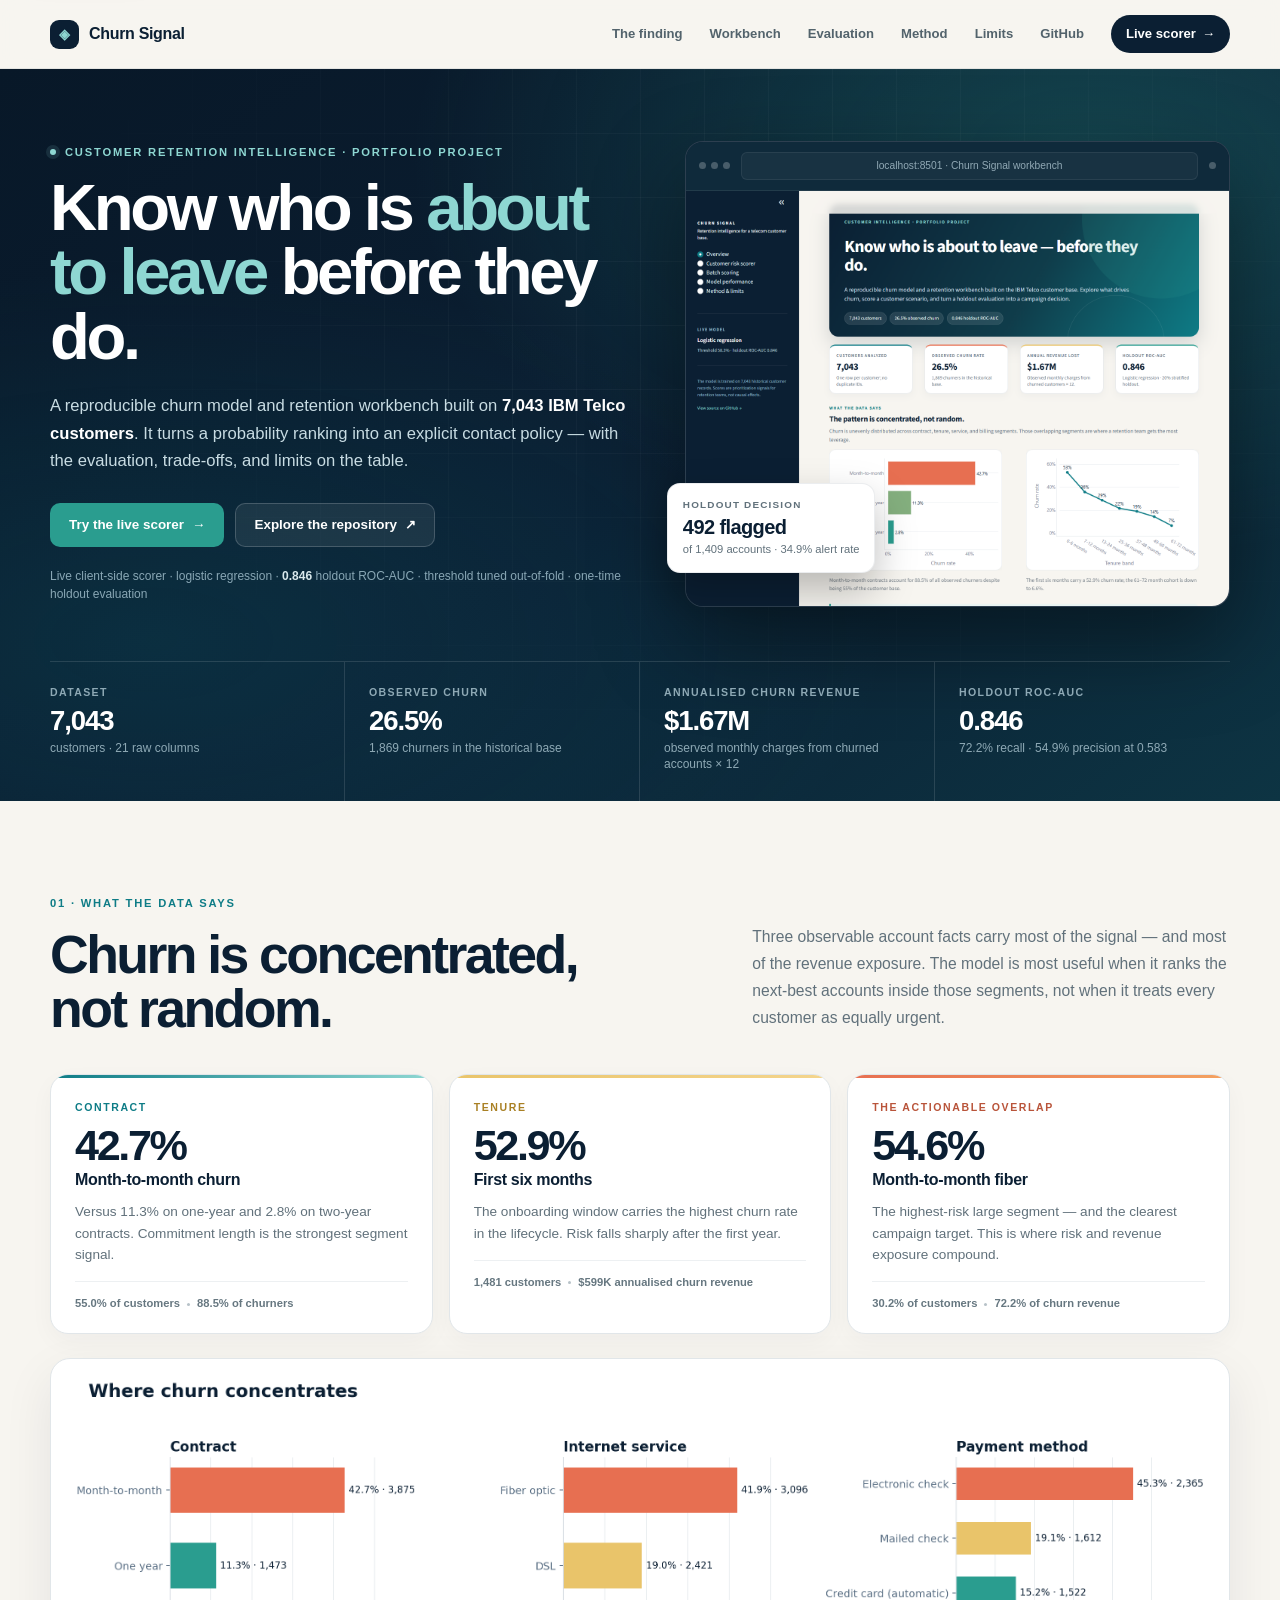
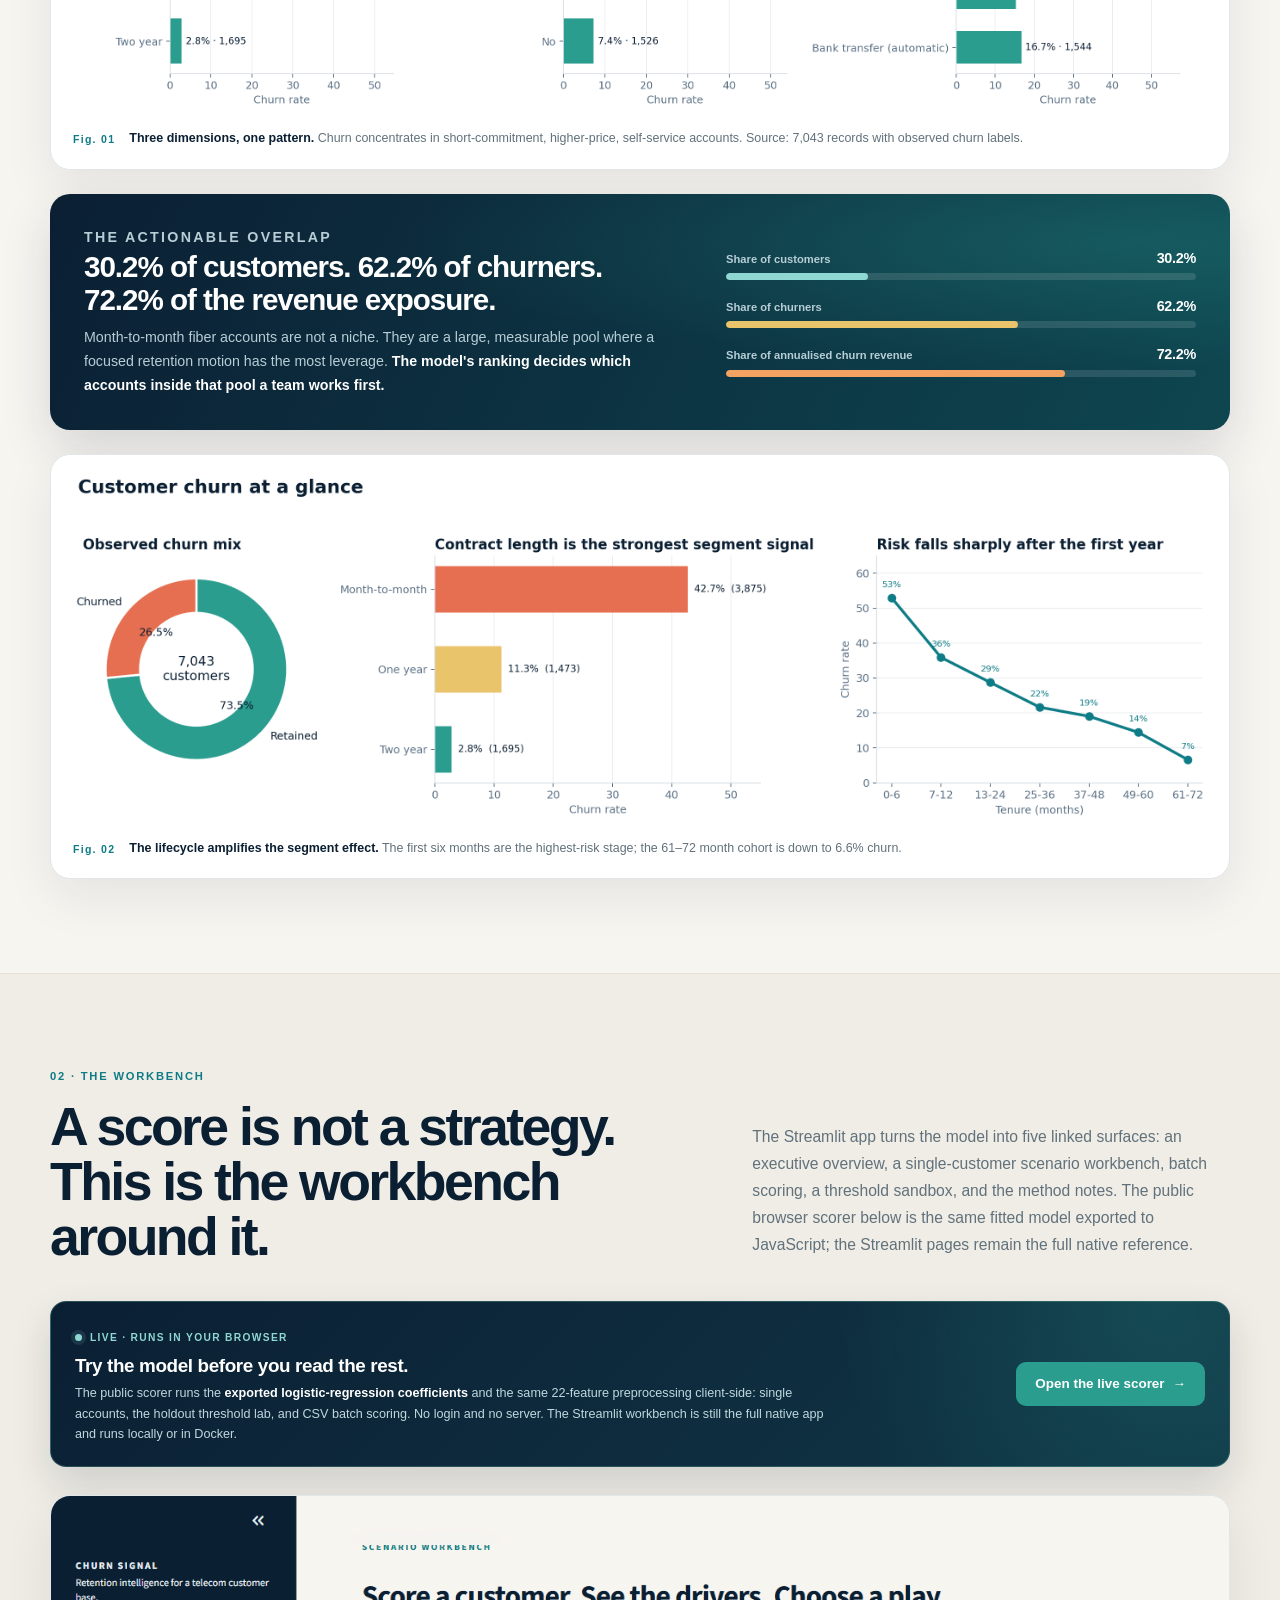
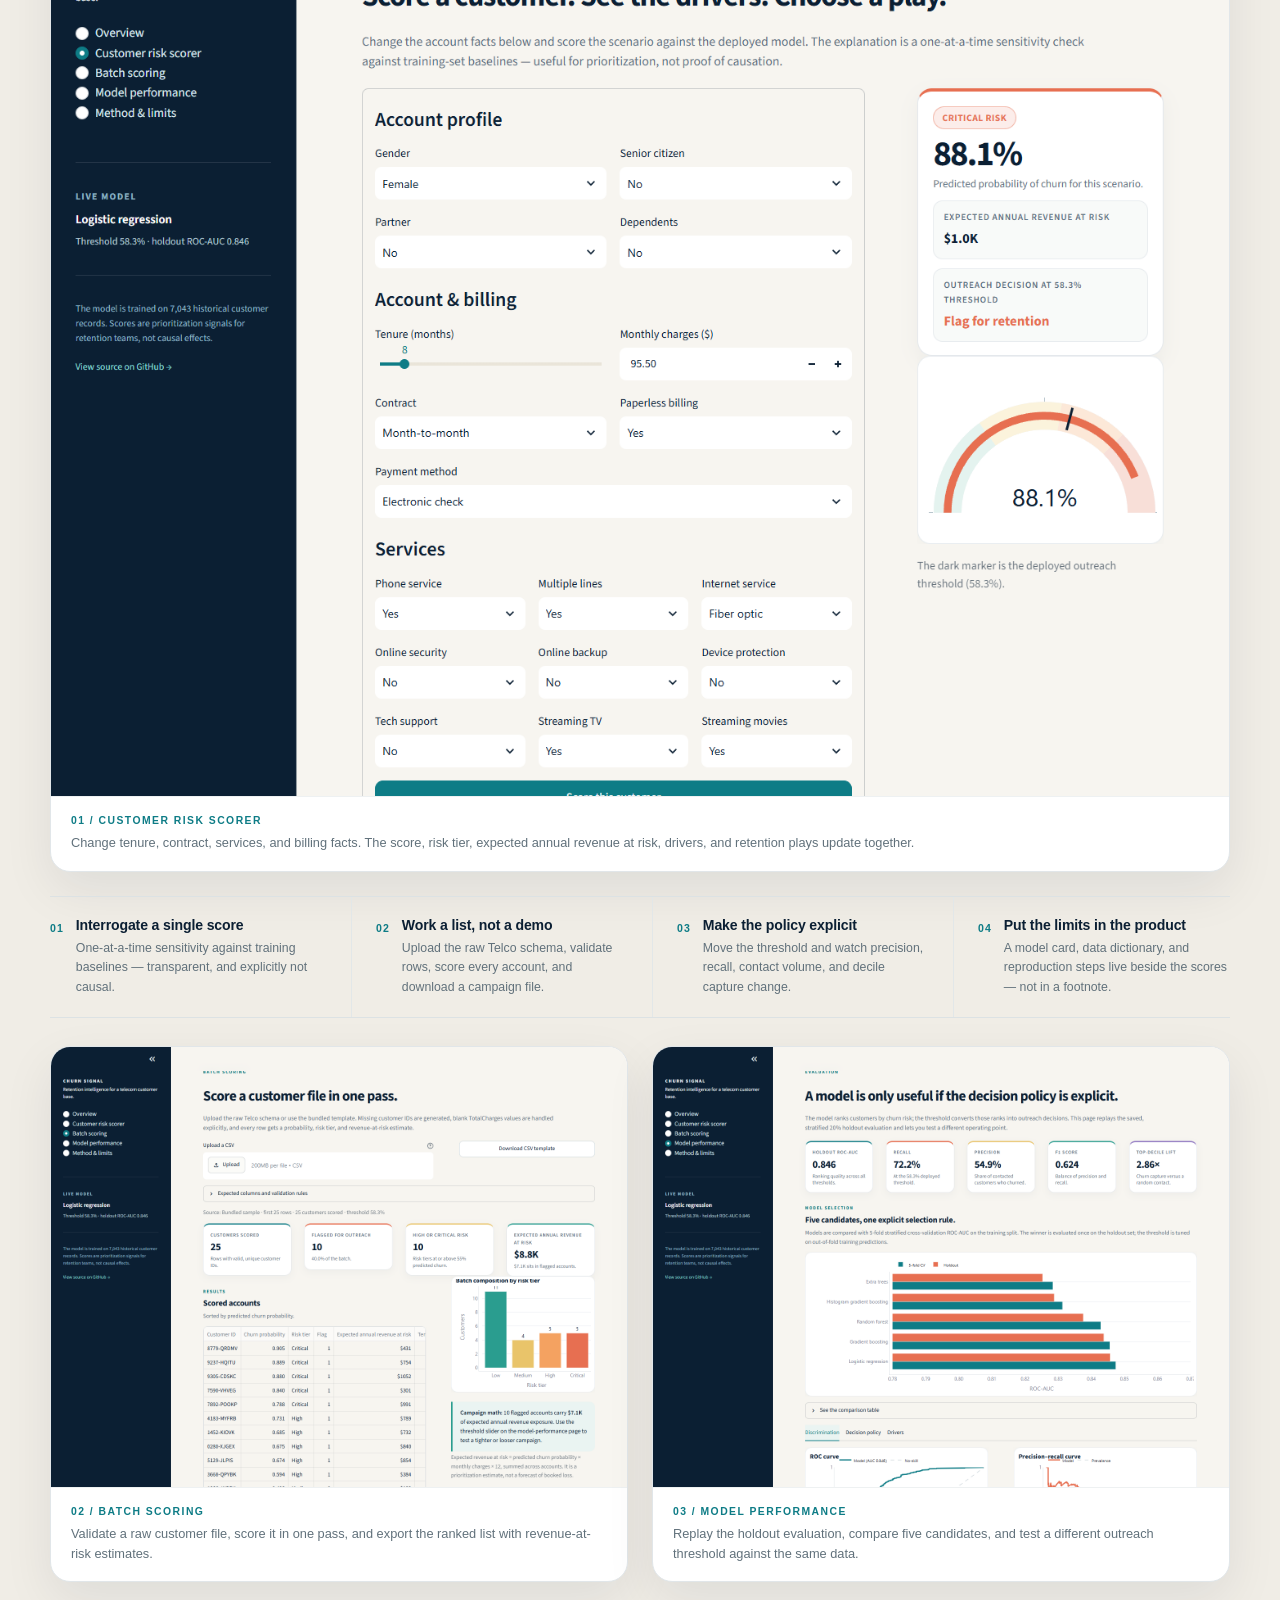
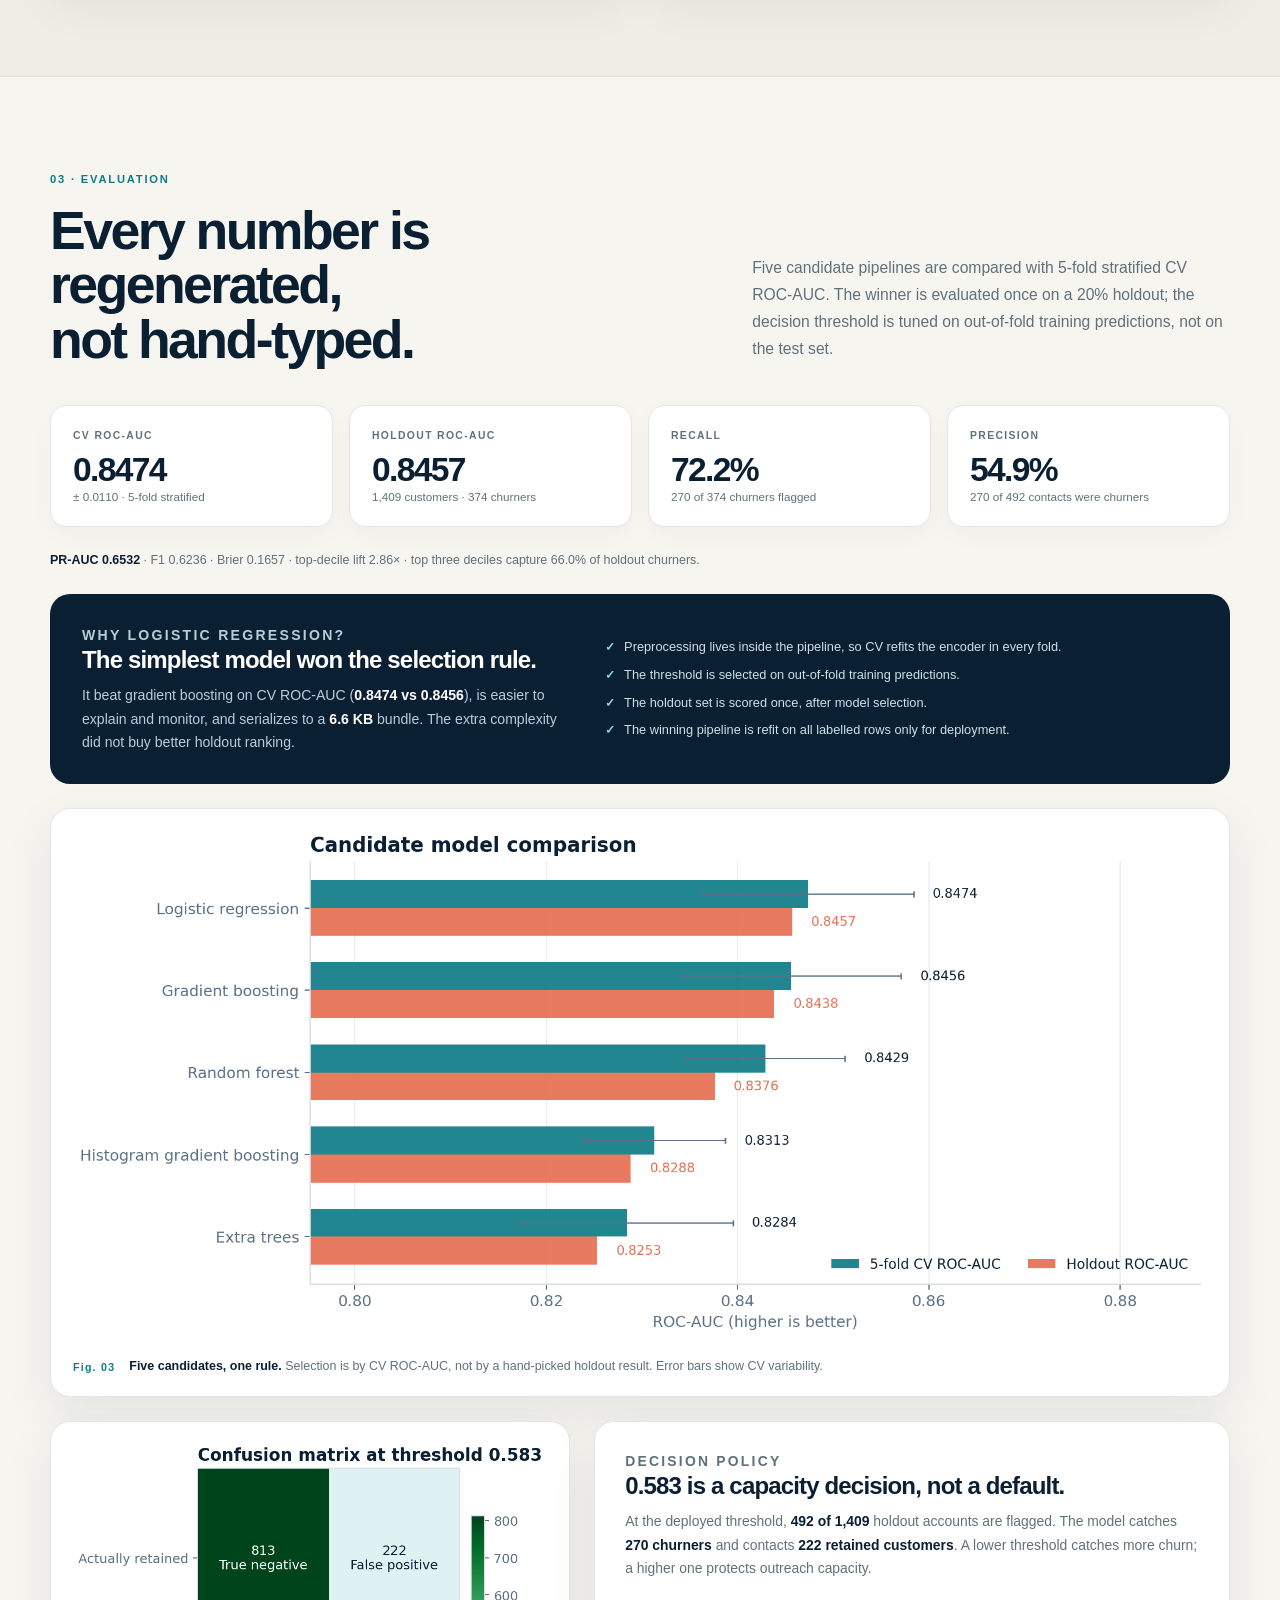
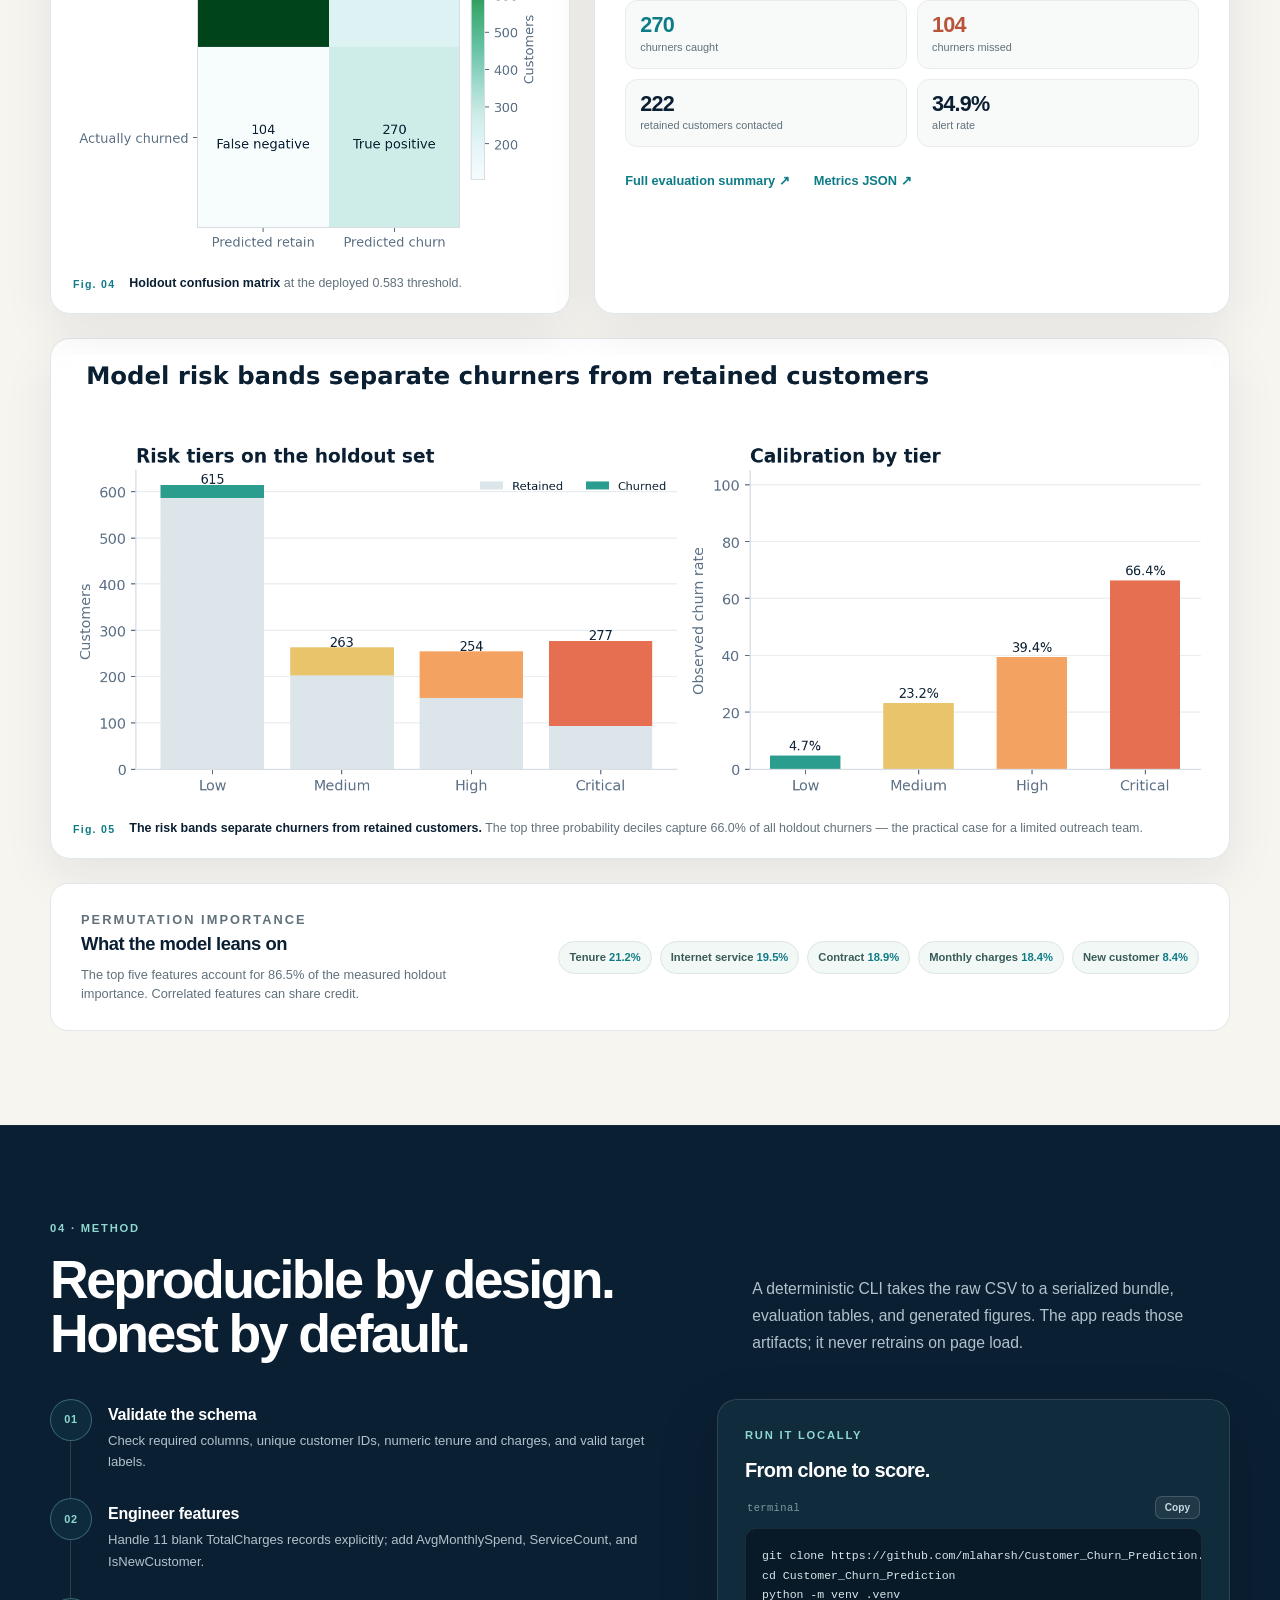
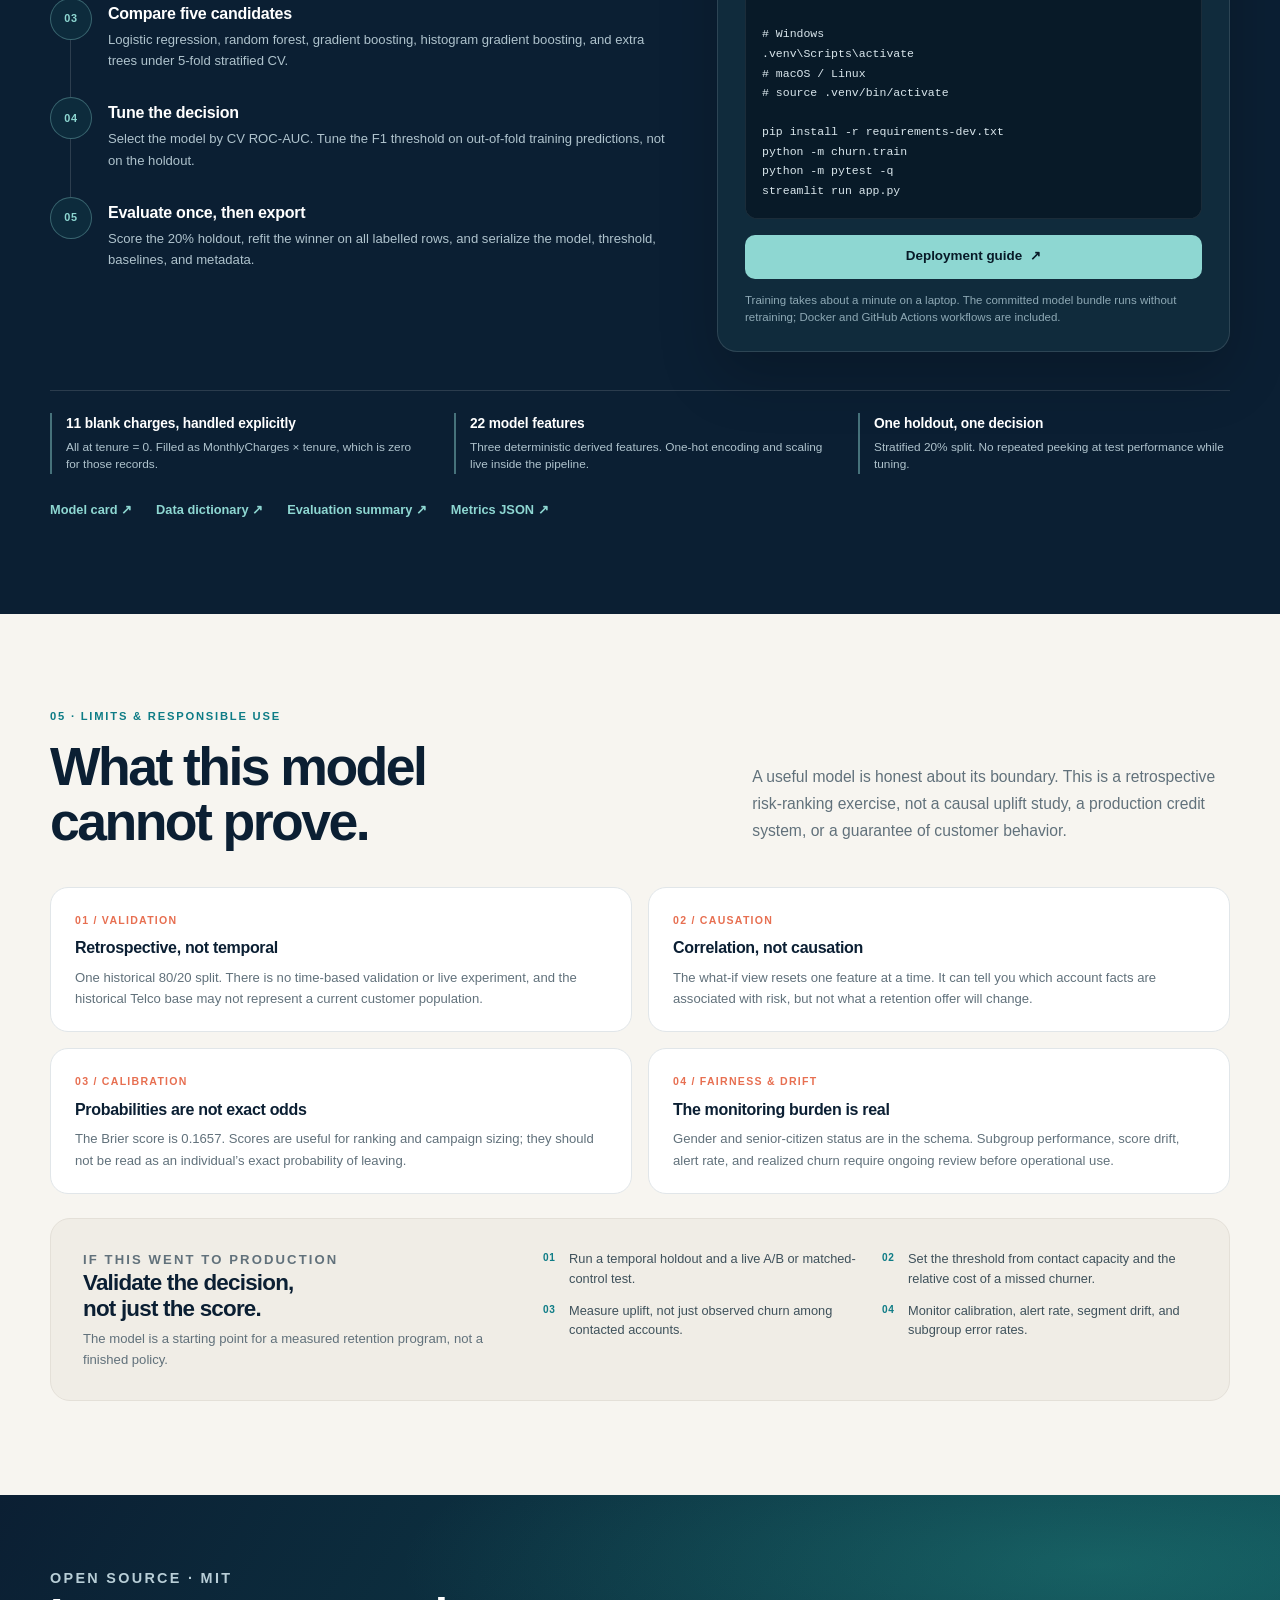
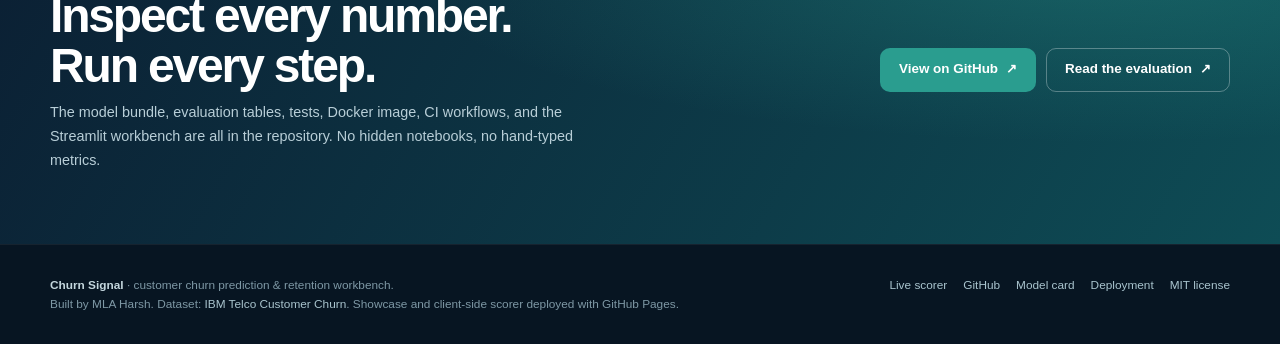
==== commit d77936a8: "Add live client-side churn scorer Export the fitted logistic-regression coefficients and preprocessi" ====
--- a/docs/index.html
+++ b/docs/index.html
@@ -4,14 +4,15 @@
 <meta charset="utf-8">
 <meta name="viewport" content="width=device-width, initial-scale=1">
 <title>Churn Signal — Customer Churn Prediction</title>
-<meta name="description" content="A reproducible churn model and retention workbench built on 7,043 IBM Telco customers. 0.846 holdout ROC-AUC, an explicit contact policy, and the limits in plain sight.">
+<meta name="description" content="A reproducible churn model and retention workbench built on 7,043 IBM Telco customers. 0.846 holdout ROC-AUC, an explicit contact policy, and a live in-browser scorer.">
 <meta name="theme-color" content="#0B1F33">
 <meta property="og:title" content="Churn Signal — Customer Churn Prediction">
-<meta property="og:description" content="A reproducible churn model and retention workbench on the IBM Telco dataset. 0.846 holdout ROC-AUC, an explicit decision policy, and a full evaluation.">
+<meta property="og:description" content="A reproducible churn model and retention workbench on the IBM Telco dataset. 0.846 holdout ROC-AUC, an explicit decision policy, and a live client-side scorer.">
 <meta property="og:type" content="website">
 <meta property="og:url" content="https://mlaharsh.github.io/Customer_Churn_Prediction/">
 <meta property="og:image" content="https://mlaharsh.github.io/Customer_Churn_Prediction/assets/app_overview.png">
 <meta name="twitter:card" content="summary_large_image">
+<link rel="canonical" href="https://mlaharsh.github.io/Customer_Churn_Prediction/">
 <link rel="icon" href="data:image/svg+xml,%3Csvg xmlns='http://www.w3.org/2000/svg' viewBox='0 0 64 64'%3E%3Crect width='64' height='64' rx='14' fill='%230B1F33'/%3E%3Cpath d='M32 12l16 20-16 20-16-20z' fill='%238ED7D2'/%3E%3C/svg%3E">
 <style>
   :root {
@@ -559,6 +560,55 @@
     grid-template-columns: 1fr 1fr;
     gap: 24px;
   }
+
+  .live-banner {
+    display: flex;
+    align-items: center;
+    justify-content: space-between;
+    gap: 28px;
+    margin: 0 0 28px;
+    padding: 22px 24px;
+    border: 1px solid rgba(142, 215, 210, 0.24);
+    border-radius: 16px;
+    background:
+      radial-gradient(circle at 94% 0%, rgba(42, 157, 143, 0.22), transparent 20rem),
+      linear-gradient(135deg, #0B1F33 0%, #103746 100%);
+    color: #FFFFFF;
+    box-shadow: 0 18px 40px rgba(11, 31, 51, 0.14);
+  }
+  .live-banner-copy { max-width: 760px; }
+  .live-pill {
+    display: inline-flex;
+    align-items: center;
+    gap: 8px;
+    margin: 0 0 9px;
+    color: var(--mint-light);
+    font-size: 0.64rem;
+    font-weight: 750;
+    letter-spacing: 0.13em;
+    text-transform: uppercase;
+  }
+  .live-dot {
+    width: 7px;
+    height: 7px;
+    border-radius: 50%;
+    background: var(--mint-light);
+    box-shadow: 0 0 0 4px rgba(142, 215, 210, 0.12);
+  }
+  .live-banner h3 {
+    margin: 0 0 6px;
+    font-size: 1.18rem;
+    line-height: 1.2;
+    letter-spacing: -0.02em;
+  }
+  .live-banner p:last-child {
+    margin: 0;
+    color: #BFD8DF;
+    font-size: 0.79rem;
+    line-height: 1.6;
+  }
+  .live-banner p strong { color: #FFFFFF; font-weight: 650; }
+  .live-banner .btn { flex: 0 0 auto; }
 
   .metric-grid {
     display: grid;
@@ -1003,6 +1053,13 @@
     .stat:first-child { border-top: 0; }
     .section { padding: 68px 0; }
     .section h2 { font-size: clamp(1.9rem, 8vw, 2.6rem); }
+    .live-banner {
+      align-items: flex-start;
+      flex-direction: column;
+      gap: 18px;
+      padding: 20px 18px;
+    }
+    .live-banner .btn { width: 100%; }
     .fact-grid, .shot-grid, .metric-grid, .limits-grid, .next-list { grid-template-columns: 1fr; }
     .feature-grid { grid-template-columns: 1fr; }
     .feature, .feature:nth-child(3), .feature:nth-child(4) {
@@ -1050,7 +1107,8 @@
       <a href="#evaluation">Evaluation</a>
       <a href="#method">Method</a>
       <a href="#limits">Limits</a>
-      <a class="nav-cta" href="https://github.com/mlaharsh/Customer_Churn_Prediction" target="_blank" rel="noreferrer">GitHub <span aria-hidden="true">↗</span></a>
+      <a href="https://github.com/mlaharsh/Customer_Churn_Prediction" target="_blank" rel="noreferrer">GitHub</a>
+      <a class="nav-cta" href="scorer.html">Live scorer <span aria-hidden="true">→</span></a>
     </nav>
   </div>
 </header>
@@ -1068,12 +1126,12 @@
           and limits on the table.
         </p>
         <div class="hero-actions">
-          <a class="btn btn-primary" href="https://github.com/mlaharsh/Customer_Churn_Prediction" target="_blank" rel="noreferrer">Explore the repository <span aria-hidden="true">↗</span></a>
-          <a class="btn btn-ghost" href="#workbench">Tour the workbench <span aria-hidden="true">→</span></a>
+          <a class="btn btn-primary" href="scorer.html">Try the live scorer <span aria-hidden="true">→</span></a>
+          <a class="btn btn-ghost" href="https://github.com/mlaharsh/Customer_Churn_Prediction" target="_blank" rel="noreferrer">Explore the repository <span aria-hidden="true">↗</span></a>
         </div>
         <p class="hero-note">
-          Logistic regression · <strong>0.846</strong> holdout ROC-AUC · threshold tuned out-of-fold ·
-          one-time holdout evaluation
+          Live client-side scorer · logistic regression · <strong>0.846</strong> holdout ROC-AUC ·
+          threshold tuned out-of-fold · one-time holdout evaluation
         </p>
       </div>
 
@@ -1212,8 +1270,23 @@
         <p class="section-lead">
           The Streamlit app turns the model into five linked surfaces: an executive overview,
           a single-customer scenario workbench, batch scoring, a threshold sandbox, and the method notes.
-          Every page is built around a decision a retention team can actually make.
+          The public browser scorer below is the same fitted model exported to JavaScript; the Streamlit
+          pages remain the full native reference.
         </p>
+      </div>
+
+      <div class="live-banner">
+        <div class="live-banner-copy">
+          <p class="live-pill"><span class="live-dot" aria-hidden="true"></span>Live · runs in your browser</p>
+          <h3>Try the model before you read the rest.</h3>
+          <p>
+            The public scorer runs the <strong>exported logistic-regression coefficients</strong> and the
+            same 22-feature preprocessing client-side: single accounts, the holdout threshold lab, and CSV
+            batch scoring. No login and no server. The Streamlit workbench is still the full native app and
+            runs locally or in Docker.
+          </p>
+        </div>
+        <a class="btn btn-primary" href="scorer.html">Open the live scorer <span aria-hidden="true">→</span></a>
       </div>
 
       <figure class="shot shot-wide">
@@ -1574,9 +1647,10 @@
   <div class="wrap footer-inner">
     <div>
       <strong>Churn Signal</strong> · customer churn prediction &amp; retention workbench.<br>
-      Built by MLA Harsh. Dataset: <a href="https://www.kaggle.com/datasets/blastchar/telco-customer-churn" target="_blank" rel="noreferrer">IBM Telco Customer Churn</a>. Static showcase deployed with GitHub Pages.
+      Built by MLA Harsh. Dataset: <a href="https://www.kaggle.com/datasets/blastchar/telco-customer-churn" target="_blank" rel="noreferrer">IBM Telco Customer Churn</a>. Showcase and client-side scorer deployed with GitHub Pages.
     </div>
     <div class="footer-links">
+      <a href="scorer.html">Live scorer</a>
       <a href="https://github.com/mlaharsh/Customer_Churn_Prediction" target="_blank" rel="noreferrer">GitHub</a>
       <a href="https://github.com/mlaharsh/Customer_Churn_Prediction/blob/master/docs/model_card.md" target="_blank" rel="noreferrer">Model card</a>
       <a href="https://github.com/mlaharsh/Customer_Churn_Prediction/blob/master/docs/deployment.md" target="_blank" rel="noreferrer">Deployment</a>
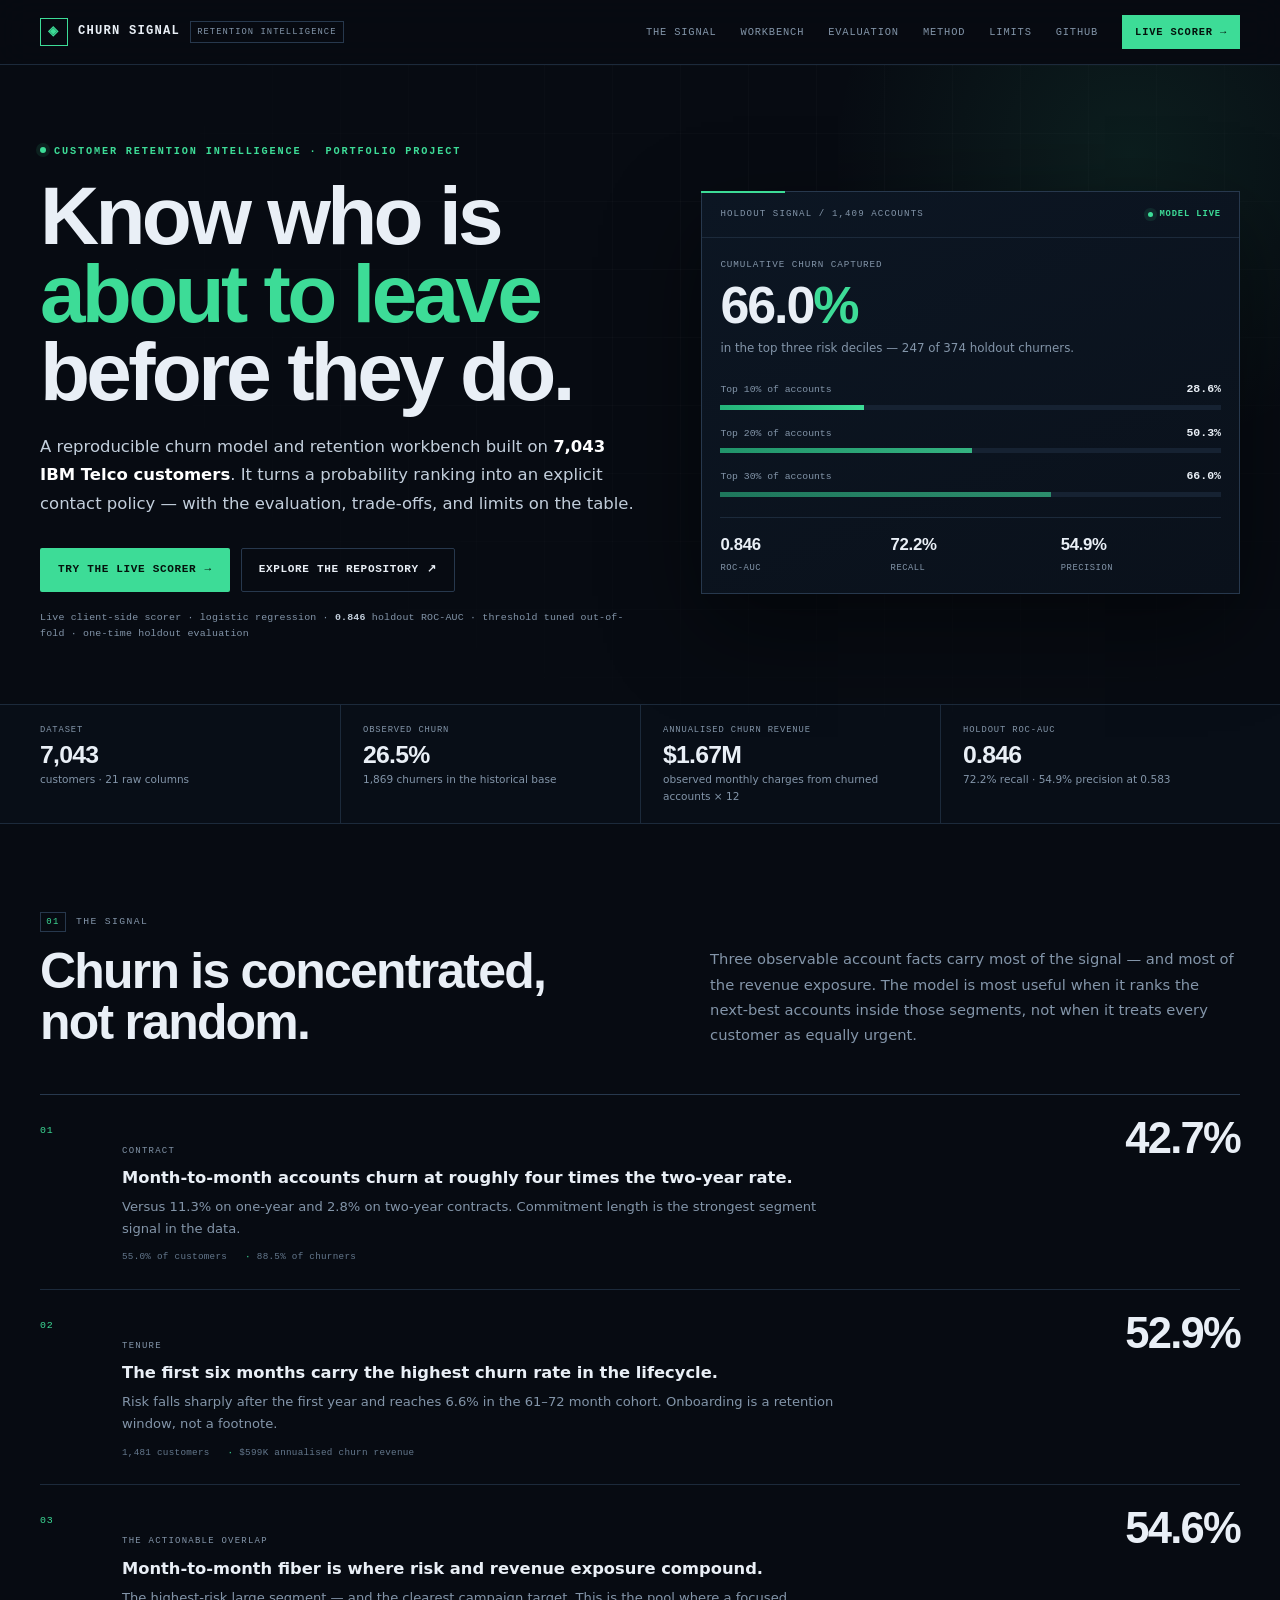
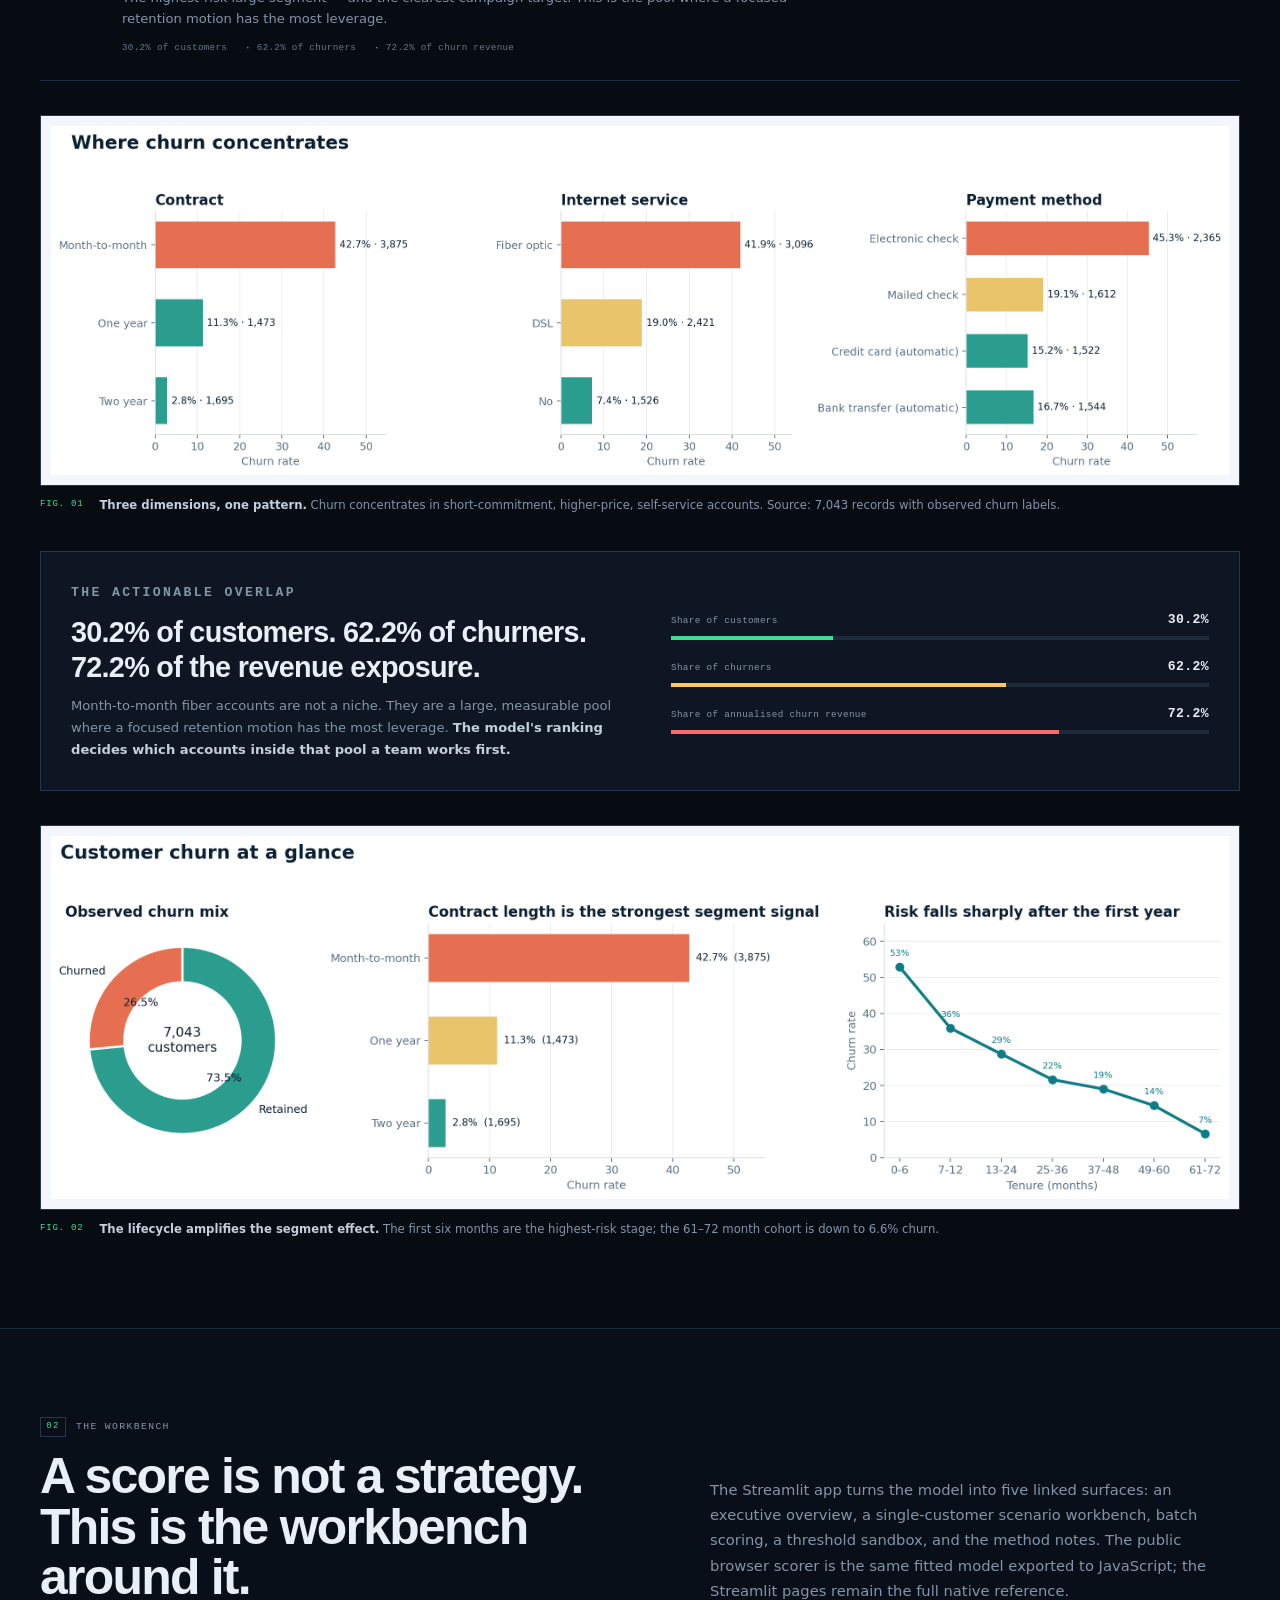
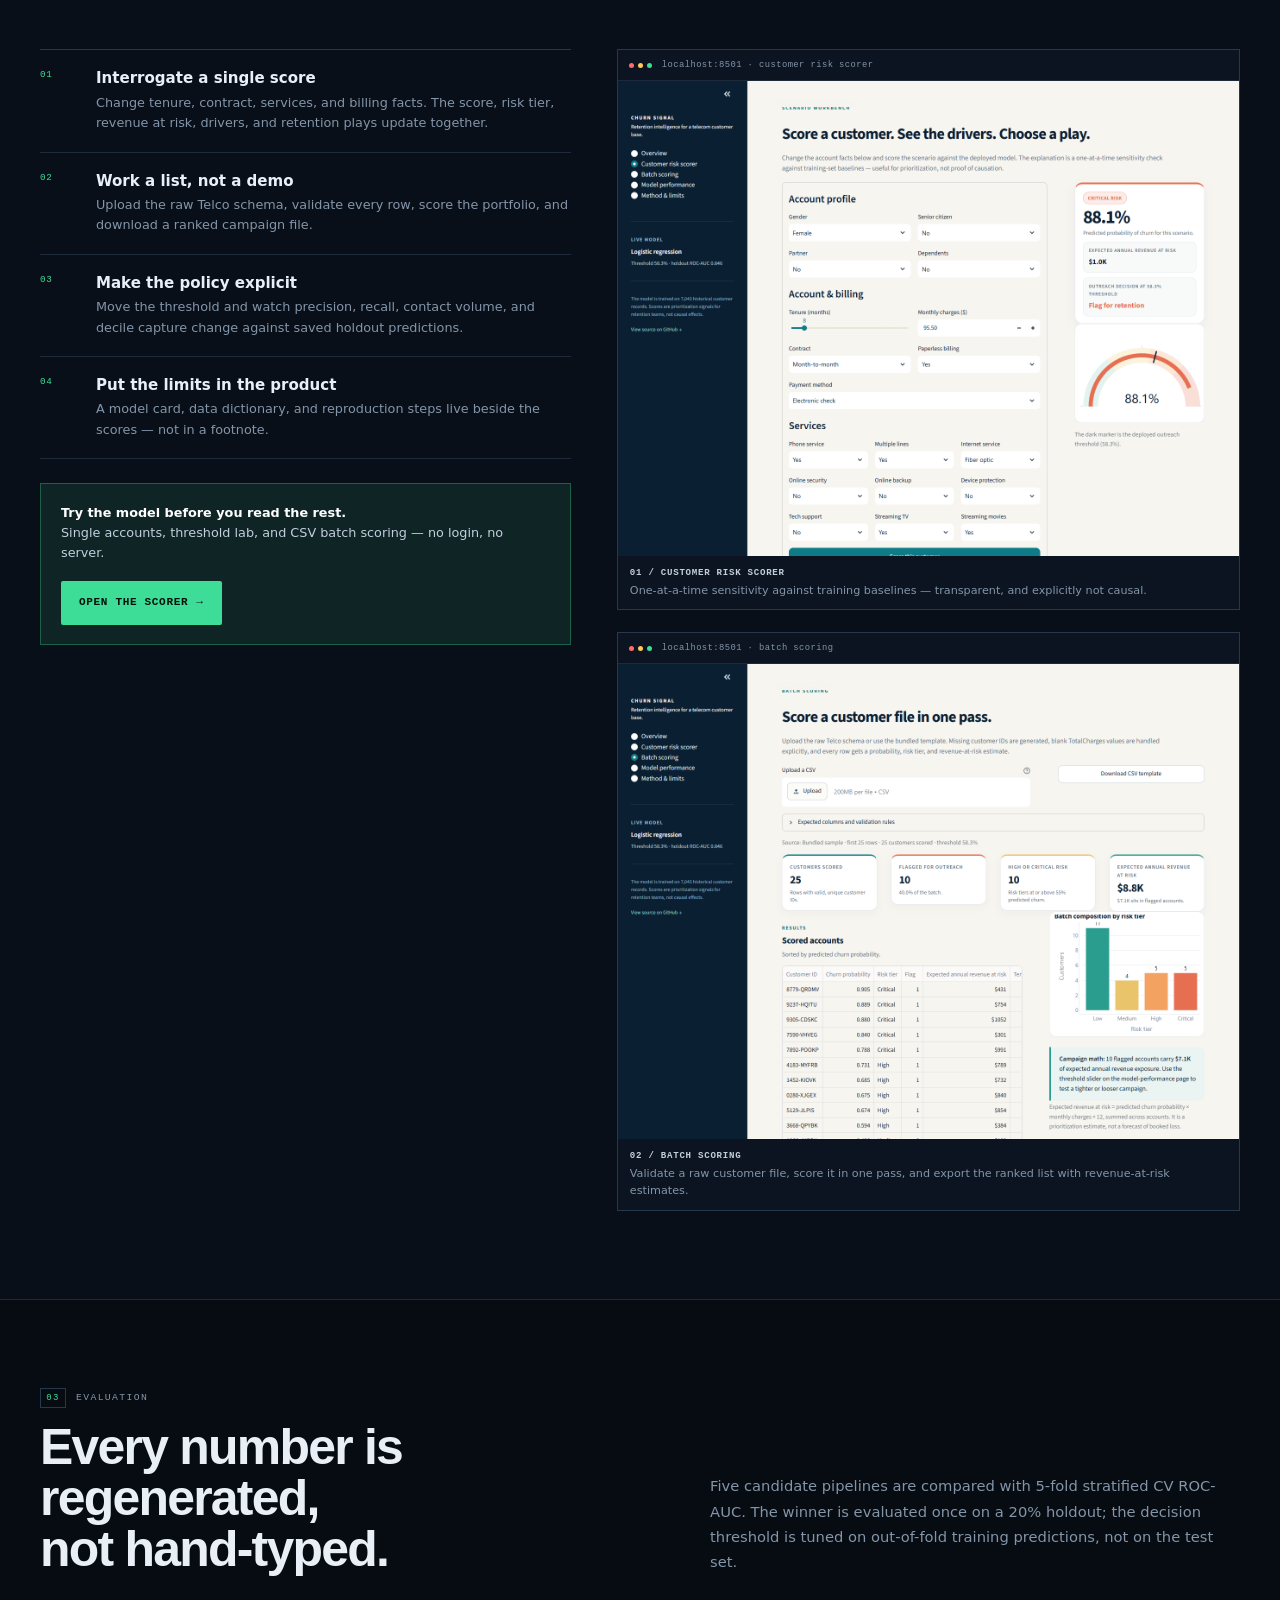
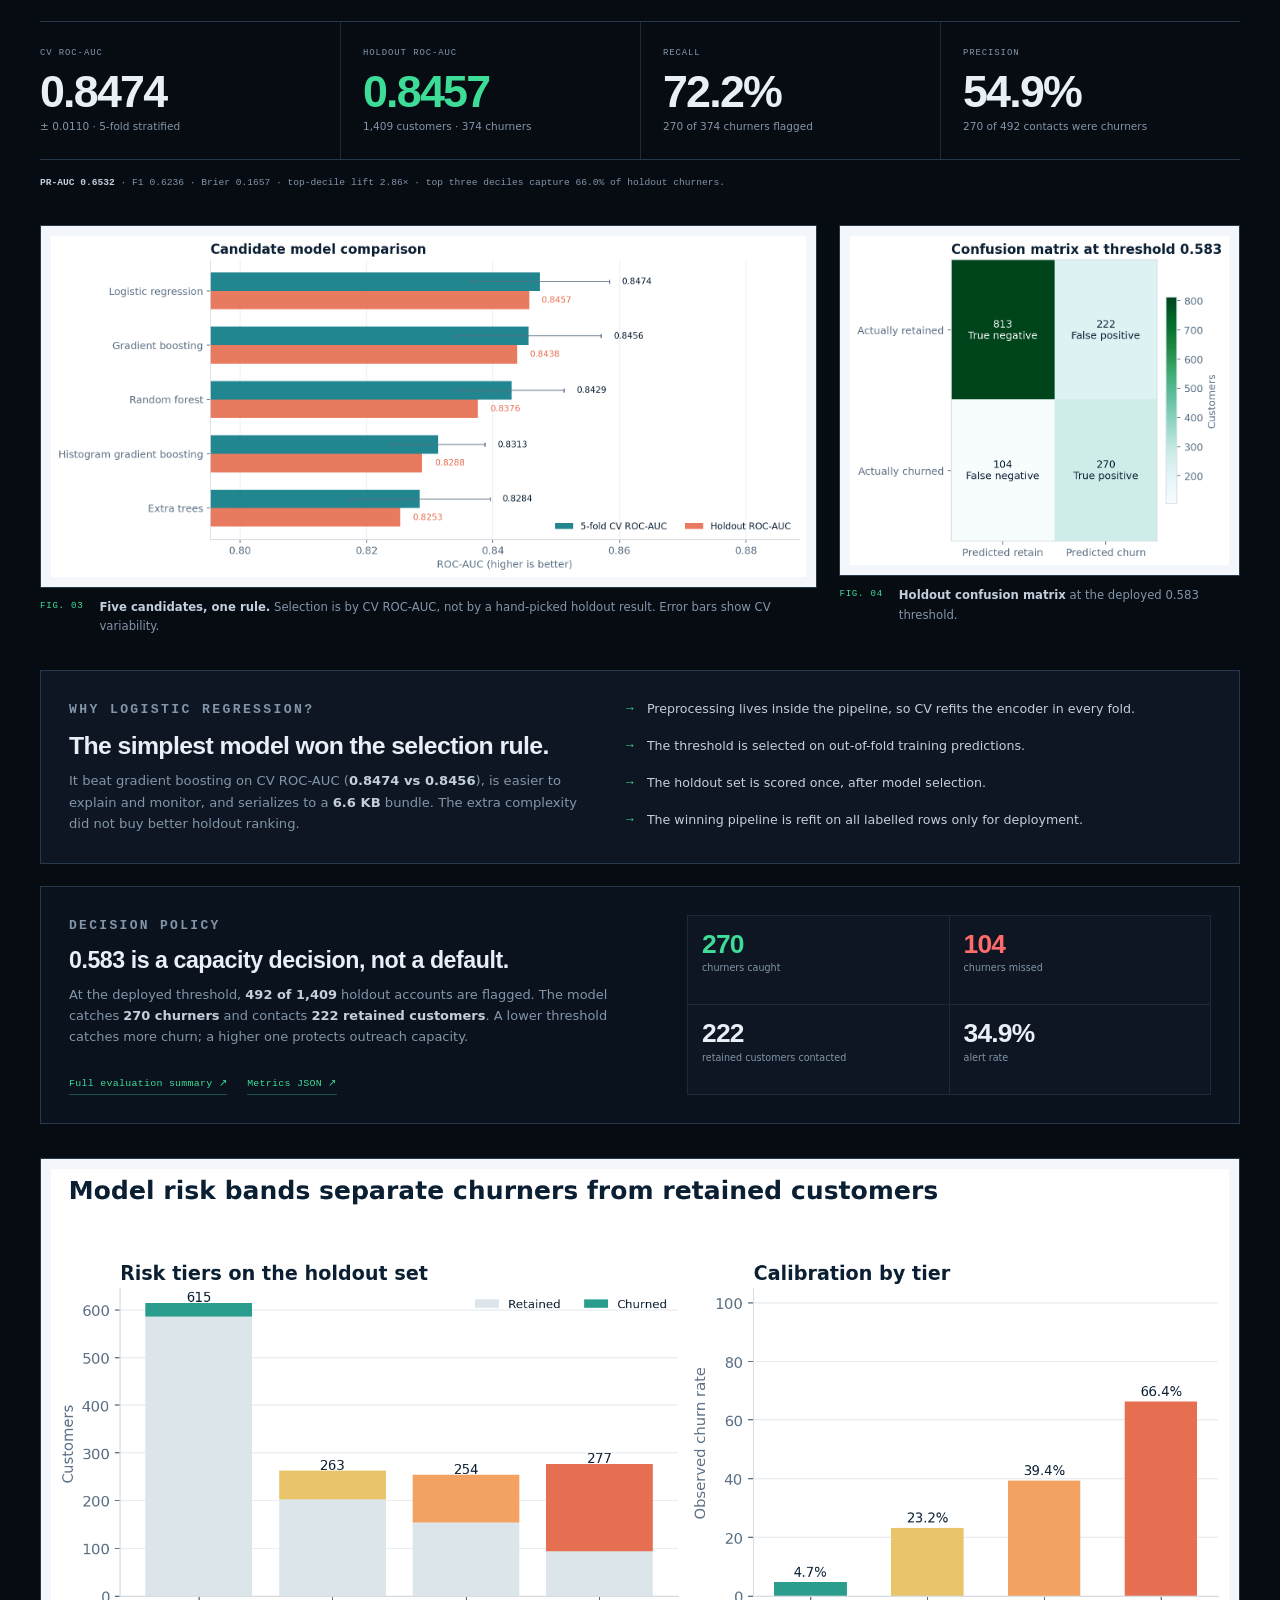
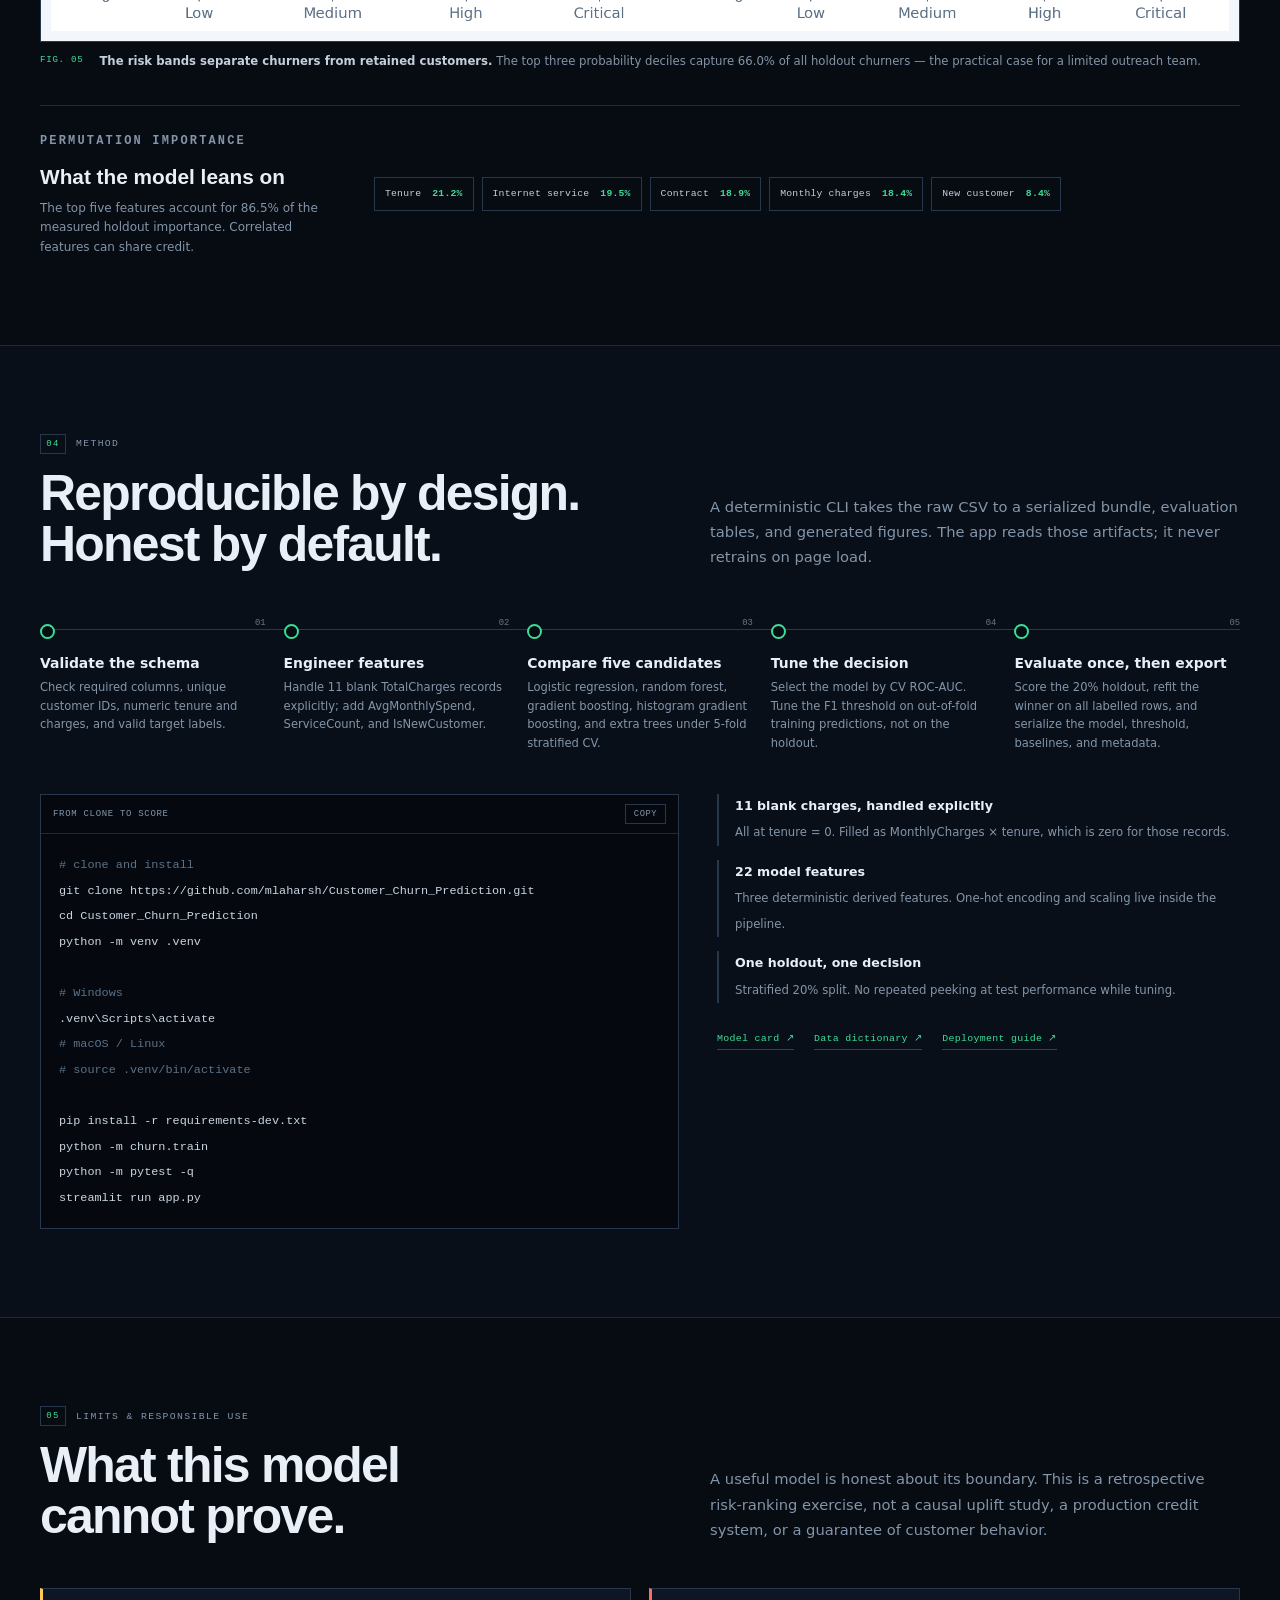
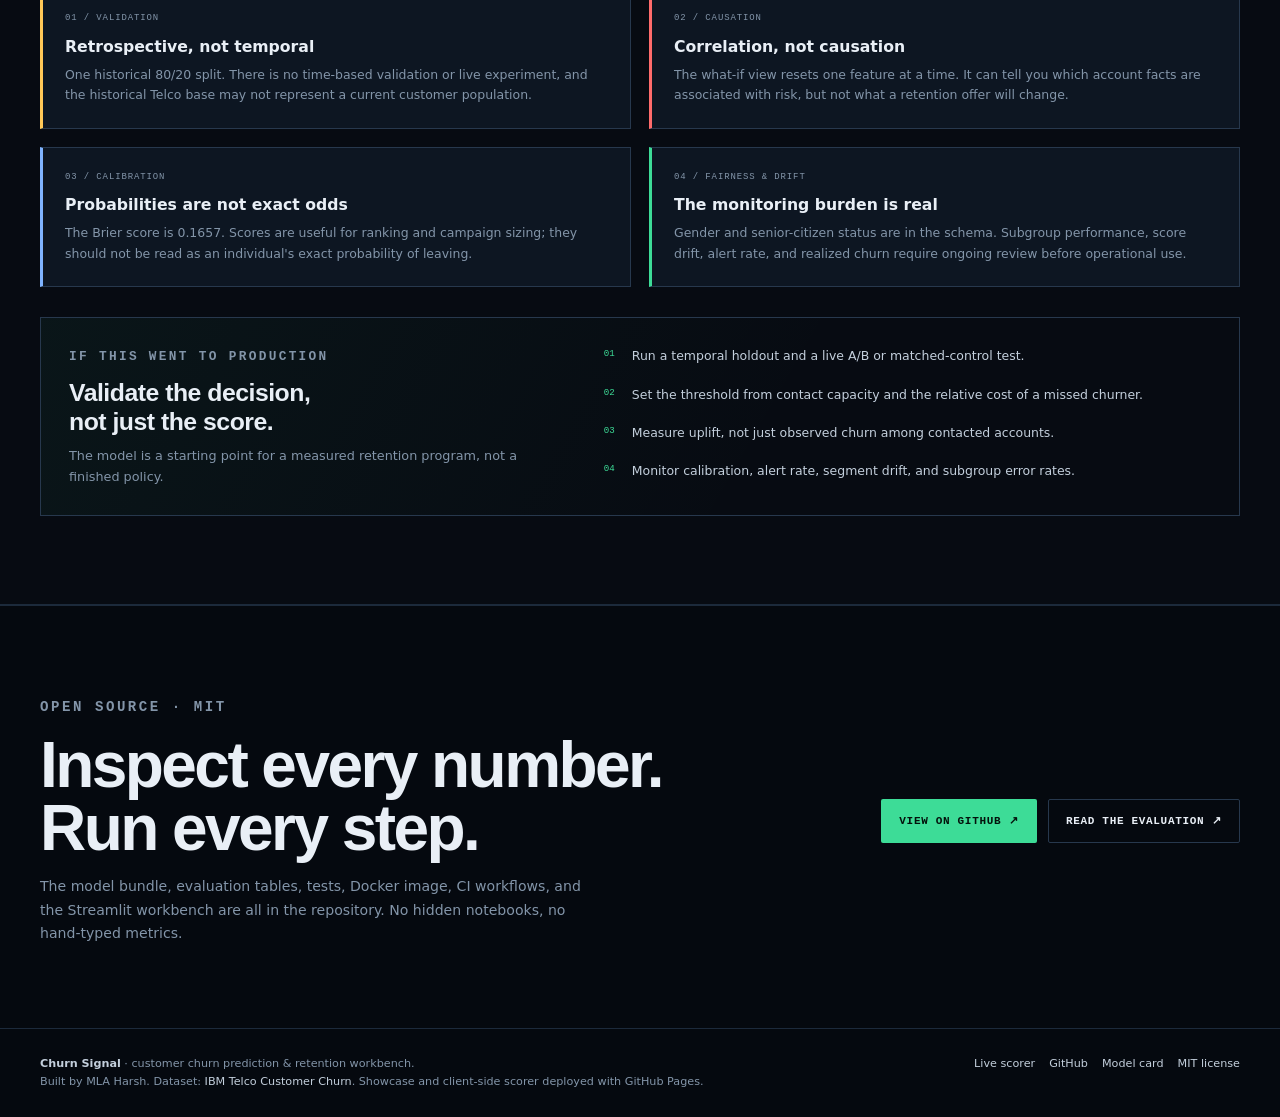
==== commit e8fe41f1: "Rebuild showcase with dark signal identity and re-theme scorer" ====
--- a/docs/index.html
+++ b/docs/index.html
@@ -5,7 +5,7 @@
 <meta name="viewport" content="width=device-width, initial-scale=1">
 <title>Churn Signal — Customer Churn Prediction</title>
 <meta name="description" content="A reproducible churn model and retention workbench built on 7,043 IBM Telco customers. 0.846 holdout ROC-AUC, an explicit contact policy, and a live in-browser scorer.">
-<meta name="theme-color" content="#0B1F33">
+<meta name="theme-color" content="#070B12">
 <meta property="og:title" content="Churn Signal — Customer Churn Prediction">
 <meta property="og:description" content="A reproducible churn model and retention workbench on the IBM Telco dataset. 0.846 holdout ROC-AUC, an explicit decision policy, and a live client-side scorer.">
 <meta property="og:type" content="website">
@@ -13,1096 +13,906 @@
 <meta property="og:image" content="https://mlaharsh.github.io/Customer_Churn_Prediction/assets/app_overview.png">
 <meta name="twitter:card" content="summary_large_image">
 <link rel="canonical" href="https://mlaharsh.github.io/Customer_Churn_Prediction/">
-<link rel="icon" href="data:image/svg+xml,%3Csvg xmlns='http://www.w3.org/2000/svg' viewBox='0 0 64 64'%3E%3Crect width='64' height='64' rx='14' fill='%230B1F33'/%3E%3Cpath d='M32 12l16 20-16 20-16-20z' fill='%238ED7D2'/%3E%3C/svg%3E">
+<link rel="icon" href="data:image/svg+xml,%3Csvg xmlns='http://www.w3.org/2000/svg' viewBox='0 0 64 64'%3E%3Crect width='64' height='64' rx='12' fill='%23070B12'/%3E%3Cpath d='M18 40V24h8l6 10 6-10h8v16h-7V30l-7 11-7-11v10z' fill='%233DDC97'/%3E%3C/svg%3E">
+<script>document.documentElement.classList.add("js");</script>
 <style>
   :root {
-    --ink: #0B1F33;
-    --ink-soft: #14384B;
-    --teal: #0E7C86;
-    --teal-deep: #0A6570;
-    --mint: #2A9D8F;
-    --mint-light: #8ED7D2;
-    --coral: #E76F51;
-    --amber: #E9C46A;
-    --cream: #F7F5F0;
-    --cream-deep: #F0EDE6;
-    --paper: #FFFFFF;
-    --muted: #61717B;
-    --muted-light: #8EA9B5;
-    --line: #E1E6E9;
-    --line-dark: rgba(255, 255, 255, 0.12);
-    --max: 1180px;
-    --shadow: 0 18px 50px rgba(11, 31, 51, 0.08);
-    --font: "Segoe UI", "Inter", -apple-system, BlinkMacSystemFont, "Helvetica Neue", Arial, sans-serif;
-    --mono: "Cascadia Code", "SFMono-Regular", Consolas, "Liberation Mono", monospace;
+    --bg: #070B12;
+    --bg-2: #090F18;
+    --panel: #0D1622;
+    --panel-2: #101B2A;
+    --line: #1C2A3B;
+    --line-2: #27384D;
+    --text: #E9EFF6;
+    --text-soft: #C3CFDC;
+    --muted: #8395A9;
+    --muted-2: #64788D;
+    --mint: #3DDC97;
+    --mint-2: #24B47A;
+    --mint-soft: rgba(61, 220, 151, 0.1);
+    --coral: #FF6B6B;
+    --amber: #FFC857;
+    --ice: #7FB3FF;
+    --max: 1200px;
+    --font-display: "Bahnschrift", "DIN Alternate", "Segoe UI Semibold", "Segoe UI", sans-serif;
+    --font-body: "Segoe UI", system-ui, -apple-system, BlinkMacSystemFont, "Helvetica Neue", Arial, sans-serif;
+    --font-mono: "Cascadia Code", "SFMono-Regular", Consolas, "Liberation Mono", monospace;
   }
 
   * { box-sizing: border-box; }
   html { scroll-behavior: smooth; }
   body {
     margin: 0;
-    background: var(--cream);
-    color: var(--ink);
-    font-family: var(--font);
-    line-height: 1.55;
+    background:
+      radial-gradient(1000px 520px at 82% -8%, rgba(61, 220, 151, 0.055), transparent 62%),
+      var(--bg);
+    color: var(--text);
+    font-family: var(--font-body);
+    font-size: 16px;
+    line-height: 1.6;
     -webkit-font-smoothing: antialiased;
     text-rendering: optimizeLegibility;
-  }
-  img { max-width: 100%; }
+    overflow-x: hidden;
+  }
+  img { display: block; max-width: 100%; height: auto; }
   a { color: inherit; }
-  ::selection { background: rgba(42, 157, 143, 0.24); }
-
-  .wrap {
-    width: min(var(--max), calc(100% - 48px));
-    margin-inline: auto;
-  }
+  ::selection { background: rgba(61, 220, 151, 0.28); color: #FFFFFF; }
+  :focus-visible { outline: 2px solid var(--mint); outline-offset: 3px; }
+
+  .wrap { width: min(var(--max), calc(100% - 48px)); margin-inline: auto; }
 
   .skip {
     position: absolute;
     left: 16px;
     top: -100px;
     z-index: 100;
-    background: var(--paper);
-    color: var(--ink);
     padding: 10px 16px;
-    border-radius: 8px;
+    background: var(--mint);
+    color: #04120C;
+    font-family: var(--font-mono);
+    font-size: 0.72rem;
     text-decoration: none;
-    font-weight: 700;
-    box-shadow: var(--shadow);
     transition: top 0.2s ease;
   }
   .skip:focus { top: 14px; }
+
+  .progress {
+    position: fixed;
+    top: 0;
+    left: 0;
+    z-index: 80;
+    width: 0;
+    height: 2px;
+    background: var(--mint);
+  }
 
   .site-header {
     position: sticky;
     top: 0;
-    z-index: 50;
-    background: rgba(247, 245, 240, 0.9);
-    border-bottom: 1px solid rgba(11, 31, 51, 0.08);
-    backdrop-filter: blur(14px);
-    -webkit-backdrop-filter: blur(14px);
+    z-index: 60;
+    border-bottom: 1px solid var(--line);
+    background: rgba(7, 11, 18, 0.86);
+    backdrop-filter: blur(16px);
+    -webkit-backdrop-filter: blur(16px);
   }
   .header-inner {
-    min-height: 68px;
     display: flex;
     align-items: center;
     justify-content: space-between;
-    gap: 28px;
+    gap: 26px;
+    min-height: 64px;
   }
   .brand {
     display: inline-flex;
     align-items: center;
     gap: 10px;
+    font-family: var(--font-mono);
+    font-size: 0.76rem;
+    font-weight: 700;
+    letter-spacing: 0.1em;
     text-decoration: none;
-    font-weight: 750;
-    letter-spacing: -0.02em;
-    font-size: 1rem;
+    text-transform: uppercase;
     white-space: nowrap;
   }
   .brand-mark {
-    width: 29px;
-    height: 29px;
     display: grid;
     place-items: center;
-    border-radius: 9px;
-    background: var(--ink);
-    color: var(--mint-light);
-    font-size: 0.88rem;
+    width: 28px;
+    height: 28px;
+    border: 1px solid var(--mint);
+    color: var(--mint);
+    font-size: 0.8rem;
     line-height: 1;
+  }
+  .brand-sub {
+    padding: 3px 6px;
+    border: 1px solid var(--line-2);
+    color: var(--muted);
+    font-size: 0.55rem;
+    font-weight: 500;
+    letter-spacing: 0.12em;
   }
   .nav {
     display: flex;
     align-items: center;
-    gap: 27px;
-    font-size: 0.82rem;
+    gap: 24px;
+    font-family: var(--font-mono);
+    font-size: 0.65rem;
+    letter-spacing: 0.08em;
+    text-transform: uppercase;
+  }
+  .nav a { color: var(--muted); text-decoration: none; white-space: nowrap; transition: color 0.18s ease; }
+  .nav a:hover, .nav a:focus-visible { color: var(--mint); }
+  .nav-cta {
+    padding: 9px 13px;
+    background: var(--mint);
+    color: #04120C !important;
+    font-weight: 700;
+    transition: background 0.18s ease;
+  }
+  .nav-cta:hover { background: #63E8AE; color: #04120C !important; }
+
+  .eyebrow {
+    margin: 0;
+    color: var(--mint);
+    font-family: var(--font-mono);
+    font-size: 0.64rem;
     font-weight: 600;
-  }
-  .nav a {
-    color: #53636C;
-    text-decoration: none;
-    transition: color 0.18s ease;
-  }
-  .nav a:hover, .nav a:focus-visible { color: var(--teal); }
-  .nav-cta {
-    display: inline-flex;
-    align-items: center;
-    gap: 6px;
-    background: var(--ink);
-    color: #FFFFFF !important;
-    border-radius: 999px;
-    padding: 9px 15px;
-    transition: background 0.18s ease, transform 0.18s ease;
-  }
-  .nav-cta:hover { background: var(--teal); transform: translateY(-1px); }
+    letter-spacing: 0.18em;
+    text-transform: uppercase;
+  }
+  .eyebrow .dot {
+    display: inline-block;
+    width: 6px;
+    height: 6px;
+    margin-right: 8px;
+    border-radius: 50%;
+    background: var(--mint);
+    box-shadow: 0 0 0 4px var(--mint-soft);
+    vertical-align: 1px;
+  }
 
   .hero {
     position: relative;
     overflow: hidden;
-    background: #081828;
-    color: #FFFFFF;
-    padding-top: 72px;
+    border-bottom: 1px solid var(--line);
+    padding: 78px 0 0;
   }
   .hero::before {
     content: "";
     position: absolute;
     inset: 0;
-    background:
-      radial-gradient(ellipse at 85% 12%, rgba(42, 157, 143, 0.30), transparent 44%),
-      radial-gradient(ellipse at 12% 78%, rgba(14, 124, 134, 0.18), transparent 46%),
-      linear-gradient(145deg, #081828 0%, #0B1F33 54%, #0D3443 100%);
+    background-image:
+      linear-gradient(rgba(255, 255, 255, 0.024) 1px, transparent 1px),
+      linear-gradient(90deg, rgba(255, 255, 255, 0.024) 1px, transparent 1px);
+    background-size: 68px 68px;
+    mask-image: radial-gradient(ellipse at 66% 28%, #000 12%, transparent 72%);
+    -webkit-mask-image: radial-gradient(ellipse at 66% 28%, #000 12%, transparent 72%);
     pointer-events: none;
   }
-  .hero-grid-bg {
+  .hero::after {
+    content: "";
     position: absolute;
-    inset: 0;
-    background-image:
-      linear-gradient(rgba(255, 255, 255, 0.035) 1px, transparent 1px),
-      linear-gradient(90deg, rgba(255, 255, 255, 0.035) 1px, transparent 1px);
-    background-size: 64px 64px;
-    mask-image: radial-gradient(ellipse at 60% 30%, #000 20%, transparent 72%);
-    -webkit-mask-image: radial-gradient(ellipse at 60% 30%, #000 20%, transparent 72%);
+    top: -220px;
+    right: -160px;
+    width: 620px;
+    height: 620px;
+    border-radius: 50%;
+    background: radial-gradient(circle, rgba(61, 220, 151, 0.09), transparent 68%);
     pointer-events: none;
   }
   .hero-grid {
     position: relative;
+    z-index: 1;
     display: grid;
-    grid-template-columns: 1.03fr 0.97fr;
-    gap: 56px;
+    grid-template-columns: minmax(0, 1.06fr) minmax(360px, 0.94fr);
+    gap: 54px;
     align-items: center;
-    padding-bottom: 54px;
-  }
-  .hero-copy { animation: rise 0.7s ease both; }
-  .hero-visual { animation: rise 0.8s 0.08s ease both; }
-  .eyebrow {
-    margin: 0 0 14px;
-    color: var(--teal);
-    font-size: 0.7rem;
-    font-weight: 750;
-    letter-spacing: 0.16em;
-    text-transform: uppercase;
-  }
-  .eyebrow-light { color: var(--mint-light); }
-  .eyebrow .dot {
-    display: inline-block;
-    width: 6px;
-    height: 6px;
-    margin-right: 9px;
-    border-radius: 50%;
-    background: var(--mint-light);
-    box-shadow: 0 0 0 4px rgba(142, 215, 210, 0.12);
-    vertical-align: 1px;
+    padding-bottom: 62px;
   }
   .hero h1 {
-    max-width: 760px;
-    margin: 0 0 22px;
-    color: #FFFFFF;
-    font-size: clamp(2.8rem, 5.1vw, 4.55rem);
-    font-weight: 760;
-    line-height: 0.99;
-    letter-spacing: -0.052em;
-  }
-  .h1-accent { color: var(--mint-light); }
+    margin: 18px 0 22px;
+    font-family: var(--font-display);
+    font-size: clamp(3.3rem, 6.4vw, 5.7rem);
+    font-weight: 600;
+    line-height: 0.95;
+    letter-spacing: -0.045em;
+  }
+  .hero h1 em { font-style: normal; color: var(--mint); }
   .hero-lead {
-    max-width: 610px;
+    max-width: 600px;
     margin: 0;
-    color: #C8DCE3;
-    font-size: 1.04rem;
-    line-height: 1.68;
+    color: var(--text-soft);
+    font-size: 1.03rem;
+    line-height: 1.72;
   }
   .hero-lead strong { color: #FFFFFF; font-weight: 650; }
-  .hero-actions {
-    display: flex;
-    flex-wrap: wrap;
-    gap: 11px;
-    margin-top: 28px;
-  }
+  .hero-actions { display: flex; flex-wrap: wrap; gap: 11px; margin-top: 30px; }
   .btn {
     display: inline-flex;
     align-items: center;
     justify-content: center;
     gap: 8px;
     min-height: 44px;
-    padding: 10px 18px;
+    padding: 12px 17px;
     border: 1px solid transparent;
-    border-radius: 10px;
-    font-family: var(--font);
-    font-size: 0.84rem;
+    border-radius: 2px;
+    font-family: var(--font-mono);
+    font-size: 0.69rem;
     font-weight: 700;
+    letter-spacing: 0.06em;
+    line-height: 1.2;
     text-decoration: none;
+    text-transform: uppercase;
     cursor: pointer;
-    transition: background 0.18s ease, border-color 0.18s ease, color 0.18s ease, transform 0.18s ease;
-  }
-  .btn:hover { transform: translateY(-1px); }
-  .btn-primary { background: var(--mint); color: #FFFFFF; }
-  .btn-primary:hover { background: #238779; }
-  .btn-ghost {
-    background: rgba(255, 255, 255, 0.07);
-    border-color: rgba(255, 255, 255, 0.18);
-    color: #FFFFFF;
-  }
-  .btn-ghost:hover { background: rgba(255, 255, 255, 0.13); }
+    transition: background 0.18s ease, border-color 0.18s ease, color 0.18s ease;
+  }
+  .btn-primary { background: var(--mint); color: #04120C; }
+  .btn-primary:hover { background: #63E8AE; }
+  .btn-ghost { border-color: var(--line-2); color: var(--text); background: transparent; }
+  .btn-ghost:hover { border-color: var(--mint); color: var(--mint); }
   .hero-note {
-    margin: 20px 0 0;
-    color: #89A7B5;
-    font-size: 0.75rem;
-    line-height: 1.5;
-  }
-  .hero-note strong { color: #D9E8EC; font-weight: 650; }
-
-  .hero-visual { position: relative; }
-  .browser {
+    margin: 18px 0 0;
+    color: var(--muted);
+    font-family: var(--font-mono);
+    font-size: 0.62rem;
+    letter-spacing: 0.02em;
+    line-height: 1.6;
+  }
+  .hero-note strong { color: var(--text-soft); font-weight: 600; }
+
+  .signal-panel {
     position: relative;
-    overflow: hidden;
-    border: 1px solid rgba(255, 255, 255, 0.14);
-    border-radius: 18px;
-    background: #0B1F33;
-    box-shadow: 0 34px 90px rgba(0, 0, 0, 0.42);
-  }
-  .browser-chrome {
-    display: flex;
-    align-items: center;
-    gap: 11px;
-    padding: 10px 13px;
-    background: #0F2A3B;
-    border-bottom: 1px solid rgba(255, 255, 255, 0.08);
-  }
-  .browser-dots { display: flex; gap: 5px; flex: 0 0 auto; }
-  .browser-dots span {
-    display: block;
-    width: 7px;
-    height: 7px;
-    border-radius: 50%;
-    background: rgba(255, 255, 255, 0.24);
-  }
-  .browser-url {
-    flex: 1;
-    min-width: 0;
-    overflow: hidden;
-    white-space: nowrap;
-    text-overflow: ellipsis;
-    padding: 5px 9px;
-    border: 1px solid rgba(255, 255, 255, 0.07);
-    border-radius: 6px;
-    background: rgba(255, 255, 255, 0.04);
-    color: #91A9B5;
-    font-size: 0.64rem;
-    text-align: center;
-  }
-  .browser-screen img { display: block; width: 100%; height: auto; }
-  .float-card {
-    position: absolute;
-    left: -18px;
-    bottom: 34px;
-    min-width: 194px;
-    padding: 13px 15px;
-    border: 1px solid rgba(11, 31, 51, 0.08);
-    border-radius: 13px;
-    background: #FFFFFF;
-    color: var(--ink);
-    box-shadow: 0 18px 40px rgba(0, 0, 0, 0.26);
-  }
-  .float-label {
-    display: block;
-    color: var(--muted);
-    font-size: 0.62rem;
-    font-weight: 700;
-    letter-spacing: 0.12em;
-    text-transform: uppercase;
-  }
-  .float-card strong {
-    display: block;
-    margin-top: 4px;
-    font-size: 1.25rem;
-    line-height: 1.1;
-    letter-spacing: -0.03em;
-  }
-  .float-meta { display: block; margin-top: 3px; color: var(--muted); font-size: 0.7rem; }
-
-  .stat-strip {
-    position: relative;
-    display: grid;
-    grid-template-columns: repeat(4, 1fr);
-    border-top: 1px solid var(--line-dark);
-  }
-  .stat {
-    padding: 22px 24px 28px;
-    border-right: 1px solid var(--line-dark);
-  }
-  .stat:first-child { padding-left: 0; }
-  .stat:last-child { border-right: 0; padding-right: 0; }
-  .stat-label {
-    color: var(--muted-light);
-    font-size: 0.66rem;
-    font-weight: 700;
-    letter-spacing: 0.13em;
-    text-transform: uppercase;
-  }
-  .stat-value {
-    margin-top: 7px;
-    color: #FFFFFF;
-    font-size: 1.72rem;
-    font-weight: 720;
-    letter-spacing: -0.04em;
-    line-height: 1;
-  }
-  .stat-detail { margin-top: 5px; color: #8EA9B5; font-size: 0.75rem; line-height: 1.4; }
-
-  .section { padding: 94px 0; scroll-margin-top: 72px; }
-  .section-tinted {
-    background: var(--cream-deep);
-    border-top: 1px solid #E4E0D8;
-    border-bottom: 1px solid #E4E0D8;
-  }
-  .section-dark {
-    background: #0B1F33;
-    color: #FFFFFF;
-    border-top: 1px solid rgba(255, 255, 255, 0.04);
-  }
-  .split-head {
-    display: grid;
-    grid-template-columns: 1.15fr 0.85fr;
-    gap: 56px;
-    align-items: end;
-    margin-bottom: 38px;
-  }
-  .section h2 {
-    margin: 0;
-    color: var(--ink);
-    font-size: clamp(2.15rem, 4.2vw, 3.35rem);
-    font-weight: 750;
-    line-height: 1.02;
-    letter-spacing: -0.048em;
-  }
-  .section-dark h2 { color: #FFFFFF; }
-  .section-lead {
-    margin: 0 0 4px;
-    color: var(--muted);
-    font-size: 0.98rem;
-    line-height: 1.72;
-  }
-  .section-dark .section-lead { color: #AFC3CD; }
-
-  .fact-grid {
-    display: grid;
-    grid-template-columns: repeat(3, 1fr);
-    gap: 16px;
-    margin-bottom: 24px;
-  }
-  .fact-card {
-    position: relative;
-    overflow: hidden;
-    min-height: 100%;
-    padding: 24px 24px 20px;
-    border: 1px solid var(--line);
-    border-radius: 18px;
-    background: var(--paper);
-    box-shadow: 0 8px 24px rgba(11, 31, 51, 0.035);
-  }
-  .fact-card::before {
+    border: 1px solid var(--line-2);
+    background: linear-gradient(158deg, #0C1623 0%, #0A111B 100%);
+    box-shadow: 0 34px 90px rgba(0, 0, 0, 0.46);
+  }
+  .signal-panel::before {
     content: "";
     position: absolute;
-    left: 0;
-    right: 0;
-    top: 0;
-    height: 3px;
-    background: linear-gradient(90deg, var(--teal), var(--mint-light));
-  }
-  .fact-card:nth-child(2)::before { background: linear-gradient(90deg, var(--amber), #F4D58D); }
-  .fact-card:nth-child(3)::before { background: linear-gradient(90deg, var(--coral), #F4A261); }
-  .fact-kicker {
-    color: var(--teal);
-    font-size: 0.66rem;
-    font-weight: 750;
-    letter-spacing: 0.15em;
-    text-transform: uppercase;
-  }
-  .fact-card:nth-child(2) .fact-kicker { color: #A98024; }
-  .fact-card:nth-child(3) .fact-kicker { color: #B9543A; }
-  .fact-value {
-    margin: 10px 0 2px;
-    font-size: 2.7rem;
-    font-weight: 760;
-    line-height: 0.95;
-    letter-spacing: -0.055em;
-  }
-  .fact-title { margin: 0 0 8px; font-size: 1rem; font-weight: 700; letter-spacing: -0.02em; }
-  .fact-body { margin: 0; color: var(--muted); font-size: 0.85rem; line-height: 1.58; }
-  .fact-meta {
-    display: flex;
-    flex-wrap: wrap;
-    gap: 7px;
-    align-items: center;
-    margin-top: 16px;
-    padding-top: 13px;
-    border-top: 1px solid #EDF0F2;
-    color: #667780;
-    font-size: 0.7rem;
-    font-weight: 600;
-  }
-  .fact-meta .sep { width: 3px; height: 3px; border-radius: 50%; background: #B7C2C8; }
-
-  .figure-card {
-    margin: 0;
-    overflow: hidden;
-    border: 1px solid var(--line);
-    border-radius: 20px;
-    background: var(--paper);
-    box-shadow: var(--shadow);
-  }
-  .figure-card img { display: block; width: 100%; height: auto; padding: 16px 18px 4px; }
-  .figure-card figcaption {
-    display: flex;
-    gap: 14px;
-    align-items: flex-start;
-    padding: 12px 22px 20px;
-    color: var(--muted);
-    font-size: 0.78rem;
-    line-height: 1.55;
-  }
-  .figure-card figcaption .num {
-    flex: 0 0 auto;
-    color: var(--teal);
-    font-size: 0.66rem;
-    font-weight: 750;
-    letter-spacing: 0.12em;
-    padding-top: 2px;
-  }
-  .figure-card figcaption strong { color: var(--ink); font-weight: 700; }
-
-  .insight-band {
-    display: grid;
-    grid-template-columns: 1.12fr 0.88fr;
-    gap: 44px;
-    align-items: center;
-    margin: 24px 0;
-    padding: 32px 34px;
-    border-radius: 20px;
-    background:
-      radial-gradient(ellipse at 92% 20%, rgba(42, 157, 143, 0.28), transparent 48%),
-      linear-gradient(118deg, #0B1F33, #0E4650);
-    color: #FFFFFF;
-    box-shadow: 0 20px 50px rgba(11, 31, 51, 0.14);
-  }
-  .insight-band h3 {
-    margin: 0 0 10px;
-    color: #FFFFFF;
-    font-size: clamp(1.35rem, 2.5vw, 1.85rem);
-    line-height: 1.12;
-    letter-spacing: -0.035em;
-  }
-  .insight-band p { margin: 0; color: #B8CED7; font-size: 0.89rem; line-height: 1.68; }
-  .insight-band p strong { color: #FFFFFF; }
-  .overlap-stats { display: grid; gap: 15px; }
-  .overlap-stat { display: grid; grid-template-columns: 1fr auto; gap: 4px 12px; align-items: baseline; }
-  .overlap-stat span { color: #B8CED7; font-size: 0.7rem; font-weight: 600; }
-  .overlap-stat strong { color: #FFFFFF; font-size: 0.9rem; letter-spacing: -0.02em; }
-  .bar {
-    grid-column: 1 / -1;
-    height: 7px;
-    overflow: hidden;
-    border-radius: 999px;
-    background: rgba(255, 255, 255, 0.12);
-  }
-  .bar i { display: block; height: 100%; border-radius: inherit; background: var(--mint-light); }
-  .bar.bar-coral i { background: #F4A261; }
-  .bar.bar-amber i { background: var(--amber); }
-
-  .shot {
-    margin: 0;
-    overflow: hidden;
-    border: 1px solid var(--line);
-    border-radius: 20px;
-    background: var(--paper);
-    box-shadow: var(--shadow);
-  }
-  .shot img { display: block; width: 100%; height: auto; }
-  .shot figcaption {
-    padding: 16px 20px 18px;
-    border-top: 1px solid #EEF1F2;
-  }
-  .shot figcaption .shot-label {
-    display: block;
-    color: var(--teal);
-    font-size: 0.65rem;
-    font-weight: 750;
-    letter-spacing: 0.14em;
-    text-transform: uppercase;
-    margin-bottom: 4px;
-  }
-  .shot figcaption p { margin: 0; color: var(--muted); font-size: 0.8rem; line-height: 1.55; }
-  .shot-wide { margin-bottom: 24px; }
-  .feature-grid {
-    display: grid;
-    grid-template-columns: repeat(4, 1fr);
-    gap: 0 24px;
-    margin: 4px 0 28px;
-    border-top: 1px solid #DCE2E4;
-    border-bottom: 1px solid #DCE2E4;
-  }
-  .feature {
-    display: flex;
-    gap: 12px;
-    padding: 20px 0;
-  }
-  .feature + .feature { padding-left: 24px; border-left: 1px solid #E2E7E8; }
-  .feature-num {
-    flex: 0 0 auto;
-    color: var(--teal);
-    font-size: 0.66rem;
-    font-weight: 750;
-    letter-spacing: 0.1em;
-    padding-top: 3px;
-  }
-  .feature h3 { margin: 0 0 5px; font-size: 0.88rem; line-height: 1.25; letter-spacing: -0.01em; }
-  .feature p { margin: 0; color: var(--muted); font-size: 0.77rem; line-height: 1.55; }
-  .shot-grid {
-    display: grid;
-    grid-template-columns: 1fr 1fr;
-    gap: 24px;
-  }
-
-  .live-banner {
+    top: -1px;
+    left: -1px;
+    width: 84px;
+    height: 2px;
+    background: var(--mint);
+  }
+  .signal-head {
     display: flex;
     align-items: center;
     justify-content: space-between;
-    gap: 28px;
-    margin: 0 0 28px;
-    padding: 22px 24px;
-    border: 1px solid rgba(142, 215, 210, 0.24);
-    border-radius: 16px;
-    background:
-      radial-gradient(circle at 94% 0%, rgba(42, 157, 143, 0.22), transparent 20rem),
-      linear-gradient(135deg, #0B1F33 0%, #103746 100%);
-    color: #FFFFFF;
-    box-shadow: 0 18px 40px rgba(11, 31, 51, 0.14);
-  }
-  .live-banner-copy { max-width: 760px; }
-  .live-pill {
+    gap: 12px;
+    padding: 15px 18px;
+    border-bottom: 1px solid var(--line);
+    color: var(--muted);
+    font-family: var(--font-mono);
+    font-size: 0.57rem;
+    letter-spacing: 0.12em;
+    text-transform: uppercase;
+  }
+  .live-chip {
     display: inline-flex;
     align-items: center;
-    gap: 8px;
-    margin: 0 0 9px;
-    color: var(--mint-light);
-    font-size: 0.64rem;
-    font-weight: 750;
-    letter-spacing: 0.13em;
+    gap: 6px;
+    color: var(--mint);
+    font-size: 0.55rem;
+    font-weight: 600;
+    letter-spacing: 0.1em;
+  }
+  .live-chip::before {
+    content: "";
+    width: 5px;
+    height: 5px;
+    border-radius: 50%;
+    background: var(--mint);
+    box-shadow: 0 0 0 4px var(--mint-soft);
+  }
+  .signal-body { padding: 20px 18px 18px; }
+  .signal-label {
+    margin: 0;
+    color: var(--muted);
+    font-family: var(--font-mono);
+    font-size: 0.58rem;
+    letter-spacing: 0.1em;
     text-transform: uppercase;
   }
-  .live-dot {
-    width: 7px;
-    height: 7px;
-    border-radius: 50%;
-    background: var(--mint-light);
-    box-shadow: 0 0 0 4px rgba(142, 215, 210, 0.12);
-  }
-  .live-banner h3 {
-    margin: 0 0 6px;
-    font-size: 1.18rem;
-    line-height: 1.2;
+  .signal-big {
+    display: block;
+    margin-top: 7px;
+    font-family: var(--font-display);
+    font-size: 3.25rem;
+    font-weight: 600;
+    line-height: 1;
+    letter-spacing: -0.04em;
+  }
+  .signal-big span { color: var(--mint); }
+  .signal-sub { margin: 8px 0 0; color: var(--muted); font-size: 0.74rem; }
+  .signal-rows { display: grid; gap: 14px; margin-top: 22px; }
+  .signal-row-head {
+    display: flex;
+    align-items: baseline;
+    justify-content: space-between;
+    gap: 12px;
+    color: var(--muted);
+    font-family: var(--font-mono);
+    font-size: 0.61rem;
+  }
+  .signal-row-head b { color: var(--text); font-size: 0.72rem; font-weight: 600; }
+  .signal-track {
+    height: 5px;
+    margin-top: 6px;
+    overflow: hidden;
+    background: #162232;
+  }
+  .signal-track i {
+    display: block;
+    height: 100%;
+    background: linear-gradient(90deg, var(--mint-2), var(--mint));
+  }
+  .signal-row:nth-child(2) .signal-track i { opacity: 0.78; }
+  .signal-row:nth-child(3) .signal-track i { opacity: 0.58; }
+  .signal-foot {
+    display: grid;
+    grid-template-columns: repeat(3, 1fr);
+    gap: 10px;
+    margin-top: 20px;
+    padding-top: 14px;
+    border-top: 1px solid var(--line);
+    font-family: var(--font-mono);
+    font-size: 0.55rem;
+    letter-spacing: 0.06em;
+    text-transform: uppercase;
+    color: var(--muted);
+  }
+  .signal-foot b {
+    display: block;
+    margin-bottom: 2px;
+    color: var(--text);
+    font-family: var(--font-display);
+    font-size: 1.05rem;
+    font-weight: 600;
     letter-spacing: -0.02em;
-  }
-  .live-banner p:last-child {
+    text-transform: none;
+  }
+
+  .ticker { border-top: 1px solid var(--line); background: #080E17; }
+  .ticker-inner { display: grid; grid-template-columns: repeat(4, 1fr); }
+  .ticker-item { padding: 18px 22px; border-left: 1px solid var(--line); }
+  .ticker-item:first-child { padding-left: 0; border-left: 0; }
+  .ticker-label {
+    color: var(--muted);
+    font-family: var(--font-mono);
+    font-size: 0.55rem;
+    letter-spacing: 0.1em;
+    text-transform: uppercase;
+  }
+  .ticker-value {
+    margin-top: 4px;
+    font-family: var(--font-display);
+    font-size: 1.55rem;
+    font-weight: 600;
+    letter-spacing: -0.03em;
+    line-height: 1.1;
+  }
+  .ticker-detail { margin-top: 3px; color: var(--muted); font-size: 0.66rem; }
+
+  .section { padding: 88px 0; border-bottom: 1px solid var(--line); }
+  .section-alt { background: var(--bg-2); }
+  .section-head {
+    display: grid;
+    grid-template-columns: minmax(0, 1.08fr) minmax(300px, 0.92fr);
+    gap: 48px;
+    align-items: end;
+    margin-bottom: 46px;
+  }
+  .kicker {
+    display: flex;
+    align-items: center;
+    gap: 10px;
     margin: 0;
-    color: #BFD8DF;
-    font-size: 0.79rem;
-    line-height: 1.6;
-  }
-  .live-banner p strong { color: #FFFFFF; font-weight: 650; }
-  .live-banner .btn { flex: 0 0 auto; }
-
-  .metric-grid {
+    color: var(--muted);
+    font-family: var(--font-mono);
+    font-size: 0.61rem;
+    letter-spacing: 0.14em;
+    text-transform: uppercase;
+  }
+  .kicker span {
+    display: inline-grid;
+    place-items: center;
+    width: 26px;
+    height: 20px;
+    border: 1px solid var(--line-2);
+    color: var(--mint);
+    font-size: 0.56rem;
+  }
+  .section-head h2 {
+    margin: 14px 0 0;
+    font-family: var(--font-display);
+    font-size: clamp(2.1rem, 3.9vw, 3.35rem);
+    font-weight: 600;
+    line-height: 1.02;
+    letter-spacing: -0.035em;
+  }
+  .section-lead { margin: 0; color: var(--muted); font-size: 0.92rem; line-height: 1.72; }
+  .section-lead strong { color: var(--text-soft); font-weight: 600; }
+
+  .finding-stack { border-top: 1px solid var(--line-2); }
+  .finding {
+    display: grid;
+    grid-template-columns: 64px minmax(0, 1fr);
+    gap: 18px;
+    padding: 24px 0;
+    border-bottom: 1px solid var(--line);
+  }
+  .finding-rank {
+    padding-top: 4px;
+    color: var(--mint);
+    font-family: var(--font-mono);
+    font-size: 0.62rem;
+    letter-spacing: 0.08em;
+  }
+  .finding-head { display: flex; align-items: baseline; justify-content: space-between; gap: 22px; }
+  .tag {
+    color: var(--muted);
+    font-family: var(--font-mono);
+    font-size: 0.56rem;
+    letter-spacing: 0.14em;
+    text-transform: uppercase;
+  }
+  .finding-value {
+    font-family: var(--font-display);
+    font-size: clamp(2.1rem, 3.4vw, 2.9rem);
+    font-weight: 600;
+    line-height: 0.9;
+    letter-spacing: -0.04em;
+  }
+  .finding h3 { margin: 9px 0 7px; font-size: 1.02rem; font-weight: 600; line-height: 1.35; }
+  .finding p { max-width: 720px; margin: 0; color: var(--muted); font-size: 0.82rem; line-height: 1.65; }
+  .finding-meta {
+    display: flex;
+    flex-wrap: wrap;
+    gap: 8px 18px;
+    margin-top: 11px;
+    color: var(--muted-2);
+    font-family: var(--font-mono);
+    font-size: 0.58rem;
+    letter-spacing: 0.03em;
+  }
+  .finding-meta span::before { content: "· "; color: var(--mint); }
+  .finding-meta span:first-child::before { content: ""; }
+
+  .figure { margin: 34px 0 0; }
+  .figure-frame {
+    padding: 10px;
+    border: 1px solid var(--line-2);
+    background: #F3F6FA;
+  }
+  .figure-frame img { width: 100%; }
+  .figure figcaption {
+    display: flex;
+    gap: 16px;
+    margin-top: 10px;
+    color: var(--muted);
+    font-size: 0.73rem;
+    line-height: 1.65;
+  }
+  .fig-num {
+    flex: 0 0 auto;
+    color: var(--mint);
+    font-family: var(--font-mono);
+    font-size: 0.57rem;
+    letter-spacing: 0.08em;
+  }
+  .figure figcaption strong { color: var(--text-soft); font-weight: 600; }
+
+  .overlap {
+    display: grid;
+    grid-template-columns: minmax(0, 1.02fr) minmax(0, 0.98fr);
+    gap: 40px;
+    margin-top: 36px;
+    padding: 30px;
+    border: 1px solid var(--line-2);
+    background: var(--panel);
+  }
+  .overlap h3 {
+    margin: 11px 0 10px;
+    font-family: var(--font-display);
+    font-size: clamp(1.35rem, 2.3vw, 1.8rem);
+    font-weight: 600;
+    line-height: 1.22;
+    letter-spacing: -0.025em;
+  }
+  .overlap p { margin: 0; color: var(--muted); font-size: 0.82rem; line-height: 1.65; }
+  .overlap p strong { color: var(--text-soft); font-weight: 600; }
+  .overlap-bars { display: grid; gap: 16px; align-content: center; }
+  .overlap-row .overlap-row-head {
+    display: flex;
+    align-items: baseline;
+    justify-content: space-between;
+    gap: 12px;
+    color: var(--muted);
+    font-family: var(--font-mono);
+    font-size: 0.58rem;
+    letter-spacing: 0.04em;
+  }
+  .overlap-row-head b { color: var(--text); font-size: 0.82rem; font-weight: 600; }
+  .overlap-track { height: 4px; margin-top: 6px; background: var(--line); }
+  .overlap-track i { display: block; height: 100%; background: var(--mint); }
+  .overlap-row:nth-child(2) .overlap-track i { background: var(--amber); }
+  .overlap-row:nth-child(3) .overlap-track i { background: var(--coral); }
+
+  .workbench-grid {
+    display: grid;
+    grid-template-columns: minmax(0, 0.92fr) minmax(0, 1.08fr);
+    gap: 46px;
+    align-items: start;
+  }
+  .feature-list { border-top: 1px solid var(--line-2); }
+  .feature-item {
+    display: grid;
+    grid-template-columns: 40px minmax(0, 1fr);
+    gap: 16px;
+    padding: 18px 0;
+    border-bottom: 1px solid var(--line);
+  }
+  .feature-num { color: var(--mint); font-family: var(--font-mono); font-size: 0.58rem; letter-spacing: 0.08em; }
+  .feature-item h3 { margin: 0 0 4px; font-size: 0.94rem; font-weight: 600; line-height: 1.35; }
+  .feature-item p { margin: 0; color: var(--muted); font-size: 0.8rem; line-height: 1.6; }
+  .live-cta {
+    display: flex;
+    flex-wrap: wrap;
+    align-items: center;
+    justify-content: space-between;
+    gap: 18px;
+    margin-top: 24px;
+    padding: 19px 20px;
+    border: 1px solid rgba(61, 220, 151, 0.32);
+    background: var(--mint-soft);
+  }
+  .live-cta p { margin: 0; color: var(--text-soft); font-size: 0.8rem; line-height: 1.55; }
+  .live-cta p strong { color: #FFFFFF; font-weight: 600; }
+  .live-cta .btn { flex: 0 0 auto; }
+
+  .shot { margin: 0 0 22px; border: 1px solid var(--line-2); background: #0B1420; }
+  .shot:last-child { margin-bottom: 0; }
+  .shot-chrome {
+    display: flex;
+    align-items: center;
+    gap: 10px;
+    padding: 8px 11px;
+    border-bottom: 1px solid var(--line);
+    color: var(--muted);
+    font-family: var(--font-mono);
+    font-size: 0.55rem;
+    letter-spacing: 0.05em;
+  }
+  .shot-dots { display: inline-flex; gap: 4px; }
+  .shot-dots span { width: 5px; height: 5px; border-radius: 50%; background: var(--line-2); }
+  .shot-dots span:first-child { background: var(--coral); }
+  .shot-dots span:nth-child(2) { background: var(--amber); }
+  .shot-dots span:nth-child(3) { background: var(--mint); }
+  .shot img { width: 100%; }
+  .shot figcaption { padding: 10px 12px; color: var(--muted); font-size: 0.7rem; line-height: 1.55; }
+  .shot figcaption strong { display: block; margin-bottom: 2px; color: var(--text-soft); font-family: var(--font-mono); font-size: 0.57rem; font-weight: 600; letter-spacing: 0.08em; text-transform: uppercase; }
+
+  .readout {
     display: grid;
     grid-template-columns: repeat(4, 1fr);
-    gap: 16px;
-    margin-bottom: 24px;
-  }
-  .metric-card {
-    padding: 22px 22px 20px;
-    border: 1px solid var(--line);
-    border-radius: 16px;
-    background: var(--paper);
-    box-shadow: 0 8px 22px rgba(11, 31, 51, 0.03);
-  }
-  .metric-label {
+    border-top: 1px solid var(--line-2);
+    border-bottom: 1px solid var(--line-2);
+  }
+  .readout-item { padding: 24px 22px; border-left: 1px solid var(--line); }
+  .readout-item:first-child { padding-left: 0; border-left: 0; }
+  .readout-label { color: var(--muted); font-family: var(--font-mono); font-size: 0.56rem; letter-spacing: 0.1em; text-transform: uppercase; }
+  .readout-value {
+    margin: 9px 0 4px;
+    font-family: var(--font-display);
+    font-size: clamp(2.1rem, 3.5vw, 3.05rem);
+    font-weight: 600;
+    line-height: 1;
+    letter-spacing: -0.04em;
+    font-variant-numeric: tabular-nums;
+  }
+  .readout-value.accent { color: var(--mint); }
+  .readout-detail { color: var(--muted); font-size: 0.66rem; }
+  .readout-foot {
+    margin: 0;
+    padding: 14px 0 0;
     color: var(--muted);
-    font-size: 0.65rem;
-    font-weight: 750;
-    letter-spacing: 0.13em;
-    text-transform: uppercase;
-  }
-  .metric-value {
-    margin: 9px 0 3px;
-    font-size: 2.1rem;
-    font-weight: 760;
-    line-height: 1;
-    letter-spacing: -0.05em;
-  }
-  .metric-detail { color: var(--muted); font-size: 0.73rem; line-height: 1.45; }
-  .metric-foot {
-    margin: 0 0 24px;
-    color: var(--muted);
-    font-size: 0.78rem;
-    line-height: 1.5;
-  }
-  .metric-foot strong { color: var(--ink); }
+    font-family: var(--font-mono);
+    font-size: 0.6rem;
+    line-height: 1.8;
+  }
+  .readout-foot strong { color: var(--text-soft); font-weight: 600; }
+
+  .eval-grid {
+    display: grid;
+    grid-template-columns: minmax(0, 1.32fr) minmax(0, 0.68fr);
+    gap: 22px;
+    margin-top: 34px;
+    align-items: start;
+  }
+  .eval-grid .figure { margin-top: 0; }
 
   .rationale {
     display: grid;
-    grid-template-columns: 0.9fr 1.1fr;
+    grid-template-columns: minmax(0, 0.94fr) minmax(0, 1.06fr);
     gap: 38px;
-    align-items: center;
-    margin-bottom: 24px;
-    padding: 30px 32px;
-    border-radius: 20px;
-    background: #0B1F33;
-    color: #FFFFFF;
-  }
-  .rationale h3 {
-    margin: 0 0 10px;
-    color: #FFFFFF;
-    font-size: 1.5rem;
-    line-height: 1.12;
-    letter-spacing: -0.035em;
-  }
-  .rationale p { margin: 0; color: #B8CED7; font-size: 0.88rem; line-height: 1.66; }
-  .rationale p strong { color: #FFFFFF; }
-  .rationale-list { display: grid; gap: 9px; margin: 0; padding: 0; list-style: none; }
-  .rationale-list li {
-    display: flex;
-    gap: 9px;
-    align-items: flex-start;
-    color: #CDE0E6;
-    font-size: 0.8rem;
-    line-height: 1.45;
-  }
-  .rationale-list li::before {
-    content: "✓";
-    flex: 0 0 auto;
-    color: var(--mint-light);
-    font-weight: 750;
-    font-size: 0.76rem;
-    padding-top: 1px;
-  }
-
-  .policy-grid {
+    margin-top: 34px;
+    padding: 28px;
+    border: 1px solid var(--line-2);
+    background: var(--panel);
+  }
+  .rationale h3 { margin: 10px 0 10px; font-family: var(--font-display); font-size: 1.55rem; font-weight: 600; line-height: 1.18; letter-spacing: -0.025em; }
+  .rationale p { margin: 0; color: var(--muted); font-size: 0.82rem; line-height: 1.65; }
+  .rationale p strong { color: var(--text-soft); font-weight: 600; }
+  .rationale ul { display: grid; gap: 12px; margin: 0; padding: 0; list-style: none; }
+  .rationale li { position: relative; padding-left: 21px; color: var(--text-soft); font-size: 0.79rem; line-height: 1.6; }
+  .rationale li::before { content: "→"; position: absolute; left: 0; color: var(--mint); font-family: var(--font-mono); }
+
+  .policy {
     display: grid;
-    grid-template-columns: 0.9fr 1.1fr;
-    gap: 24px;
-    align-items: stretch;
-    margin-top: 24px;
-  }
-  .policy-copy {
-    padding: 28px 30px;
-    border: 1px solid var(--line);
-    border-radius: 20px;
-    background: var(--paper);
-    box-shadow: var(--shadow);
-  }
-  .policy-copy h3 {
-    margin: 0 0 10px;
-    font-size: 1.5rem;
-    line-height: 1.12;
-    letter-spacing: -0.035em;
-  }
-  .policy-copy > p { margin: 0; color: var(--muted); font-size: 0.87rem; line-height: 1.68; }
-  .policy-copy > p strong { color: var(--ink); }
-  .policy-stats {
-    display: grid;
-    grid-template-columns: 1fr 1fr;
-    gap: 10px;
-    margin-top: 20px;
-  }
-  .policy-stat {
-    padding: 13px 14px;
-    border: 1px solid #E8ECEF;
-    border-radius: 12px;
-    background: #F8FAF9;
-  }
-  .policy-stat strong {
-    display: block;
-    color: var(--ink);
-    font-size: 1.35rem;
-    line-height: 1;
-    letter-spacing: -0.035em;
-  }
-  .policy-stat span {
-    display: block;
-    margin-top: 4px;
-    color: var(--muted);
-    font-size: 0.68rem;
-    line-height: 1.35;
-  }
-  .policy-stat.accent-coral strong { color: #B9543A; }
-  .policy-stat.accent-teal strong { color: var(--teal); }
+    grid-template-columns: minmax(0, 1fr) minmax(0, 0.9fr);
+    gap: 36px;
+    margin-top: 22px;
+    padding: 28px;
+    border: 1px solid var(--line-2);
+    background: #0A121D;
+  }
+  .policy h3 { margin: 10px 0 9px; font-family: var(--font-display); font-size: 1.45rem; font-weight: 600; line-height: 1.22; letter-spacing: -0.02em; }
+  .policy p { margin: 0; color: var(--muted); font-size: 0.81rem; line-height: 1.65; }
+  .policy p strong { color: var(--text-soft); font-weight: 600; }
+  .policy-stats { display: grid; grid-template-columns: repeat(2, 1fr); gap: 1px; border: 1px solid var(--line); background: var(--line); }
+  .policy-stat { padding: 15px 14px; background: var(--panel); }
+  .policy-stat strong { display: block; font-family: var(--font-display); font-size: 1.65rem; font-weight: 600; line-height: 1; letter-spacing: -0.03em; }
+  .policy-stat span { display: block; margin-top: 5px; color: var(--muted); font-size: 0.6rem; line-height: 1.35; }
+  .policy-stat.accent-mint strong { color: var(--mint); }
+  .policy-stat.accent-coral strong { color: var(--coral); }
 
   .drivers {
     display: grid;
-    grid-template-columns: 0.8fr 1.2fr;
+    grid-template-columns: 300px minmax(0, 1fr);
     gap: 34px;
     align-items: center;
-    margin-top: 24px;
-    padding: 26px 30px;
-    border: 1px solid var(--line);
-    border-radius: 18px;
-    background: var(--paper);
-  }
-  .drivers h3 { margin: 0 0 6px; font-size: 1.15rem; letter-spacing: -0.025em; }
-  .drivers p { margin: 0; color: var(--muted); font-size: 0.8rem; line-height: 1.55; }
-  .driver-tags { display: flex; flex-wrap: wrap; gap: 8px; justify-content: flex-end; }
+    margin-top: 34px;
+    padding-top: 26px;
+    border-top: 1px solid var(--line);
+  }
+  .drivers h3 { margin: 9px 0 6px; font-family: var(--font-display); font-size: 1.3rem; font-weight: 600; }
+  .drivers p { margin: 0; color: var(--muted); font-size: 0.75rem; line-height: 1.6; }
+  .driver-tags { display: flex; flex-wrap: wrap; gap: 8px; }
   .driver-tag {
-    padding: 7px 10px;
-    border: 1px solid #DCE6E5;
-    border-radius: 999px;
-    background: #F2F8F6;
-    color: #385B58;
-    font-size: 0.7rem;
-    font-weight: 650;
-    white-space: nowrap;
-  }
-  .driver-tag b { color: var(--teal); font-weight: 750; }
-
-  .link-row {
-    display: flex;
-    flex-wrap: wrap;
-    gap: 16px 24px;
-    margin-top: 24px;
-    font-size: 0.8rem;
-    font-weight: 650;
-  }
-  .link-row a { color: var(--teal); text-decoration: none; }
-  .link-row a:hover { text-decoration: underline; }
-
-  .method-grid {
+    padding: 8px 10px;
+    border: 1px solid var(--line-2);
+    color: var(--text-soft);
+    font-family: var(--font-mono);
+    font-size: 0.61rem;
+    letter-spacing: 0.02em;
+  }
+  .driver-tag b { margin-left: 5px; color: var(--mint); font-weight: 600; }
+
+  .timeline {
+    position: relative;
+    display: grid;
+    grid-template-columns: repeat(5, 1fr);
+    gap: 18px;
+    margin: 8px 0 0;
+    padding: 0;
+    list-style: none;
+  }
+  .timeline::before { content: ""; position: absolute; top: 13px; left: 0; right: 0; height: 1px; background: var(--line-2); }
+  .step { position: relative; padding-top: 38px; }
+  .step::before {
+    content: "";
+    position: absolute;
+    top: 8px;
+    left: 0;
+    width: 11px;
+    height: 11px;
+    border: 2px solid var(--mint);
+    border-radius: 50%;
+    background: var(--bg);
+  }
+  .step-num { position: absolute; top: 0; right: 0; color: var(--muted-2); font-family: var(--font-mono); font-size: 0.55rem; }
+  .step h3 { margin: 0 0 6px; font-size: 0.87rem; font-weight: 600; line-height: 1.35; }
+  .step p { margin: 0; color: var(--muted); font-size: 0.72rem; line-height: 1.6; }
+
+  .repro-grid {
     display: grid;
     grid-template-columns: minmax(0, 1.1fr) minmax(0, 0.9fr);
-    gap: 40px;
+    gap: 38px;
+    margin-top: 42px;
     align-items: start;
   }
-  .method-grid > * { min-width: 0; }
-  .timeline { margin: 0; padding: 0; list-style: none; }
-  .timeline li {
-    position: relative;
-    display: grid;
-    grid-template-columns: 42px 1fr;
-    gap: 16px;
-    padding-bottom: 26px;
-  }
-  .timeline li:last-child { padding-bottom: 0; }
-  .timeline li:not(:last-child)::before {
-    content: "";
-    position: absolute;
-    left: 20px;
-    top: 42px;
-    bottom: 0;
-    width: 1px;
-    background: rgba(255, 255, 255, 0.14);
-  }
-  .timeline .num {
-    width: 42px;
-    height: 42px;
-    display: grid;
-    place-items: center;
-    border: 1px solid rgba(142, 215, 210, 0.34);
-    border-radius: 50%;
-    background: rgba(42, 157, 143, 0.1);
-    color: var(--mint-light);
-    font-size: 0.68rem;
-    font-weight: 750;
-    letter-spacing: 0.06em;
-  }
-  .timeline h3 {
-    margin: 6px 0 5px;
-    color: #FFFFFF;
-    font-size: 1rem;
-    line-height: 1.25;
-    letter-spacing: -0.015em;
-    overflow-wrap: break-word;
-  }
-  .timeline p {
-    margin: 0;
-    color: #AFC3CD;
-    font-size: 0.82rem;
-    line-height: 1.62;
-    overflow-wrap: break-word;
-  }
-  .timeline li > div { min-width: 0; }
-  .repro-card {
-    min-width: 0;
-    padding: 27px 27px 24px;
-    border: 1px solid rgba(255, 255, 255, 0.12);
-    border-radius: 20px;
-    background: #102B3C;
-    box-shadow: 0 24px 60px rgba(0, 0, 0, 0.2);
-  }
-  .repro-card h3 {
-    margin: 0 0 14px;
-    color: #FFFFFF;
-    font-size: 1.25rem;
-    line-height: 1.2;
-    letter-spacing: -0.03em;
-  }
-  .code-wrap { position: relative; min-width: 0; }
+  .repro-grid > *, .workbench-grid > *, .eval-grid > *, .rationale > *, .policy > *, .overlap > *, .production > *, .closing-inner > *, .section-head > * { min-width: 0; }
+  .code-card { min-width: 0; overflow: hidden; border: 1px solid var(--line-2); background: #05090F; }
   .code-head {
     display: flex;
     align-items: center;
     justify-content: space-between;
     gap: 12px;
-    padding: 0 2px 9px;
-  }
-  .code-head span {
-    color: #7E98A5;
-    font-family: var(--mono);
-    font-size: 0.65rem;
-    letter-spacing: 0.04em;
-  }
-  .repro-card pre {
-    margin: 0;
-    padding: 17px 16px;
-    overflow-x: auto;
-    border: 1px solid rgba(255, 255, 255, 0.08);
-    border-radius: 12px;
-    background: #081A28;
-    color: #D9E6EC;
-    font-family: var(--mono);
-    font-size: 0.72rem;
-    line-height: 1.7;
-    tab-size: 2;
-  }
-  .repro-card code { font-family: inherit; }
+    padding: 9px 12px;
+    border-bottom: 1px solid var(--line);
+    color: var(--muted);
+    font-family: var(--font-mono);
+    font-size: 0.56rem;
+    letter-spacing: 0.08em;
+    text-transform: uppercase;
+  }
+  .code-dots { display: inline-flex; gap: 4px; }
+  .code-dots span { width: 5px; height: 5px; border-radius: 50%; background: var(--line-2); }
+  .code-dots span:first-child { background: var(--coral); }
+  .code-dots span:nth-child(2) { background: var(--amber); }
+  .code-dots span:nth-child(3) { background: var(--mint); }
   .copy-button {
-    padding: 5px 9px;
-    border: 1px solid rgba(255, 255, 255, 0.16);
-    border-radius: 7px;
-    background: rgba(255, 255, 255, 0.07);
-    color: #C7DCE3;
-    font-family: var(--font);
-    font-size: 0.63rem;
-    font-weight: 650;
+    padding: 4px 8px;
+    border: 1px solid var(--line-2);
+    background: transparent;
+    color: var(--muted);
+    font-family: var(--font-mono);
+    font-size: 0.55rem;
+    letter-spacing: 0.06em;
+    text-transform: uppercase;
     cursor: pointer;
-    transition: background 0.18s ease, border-color 0.18s ease;
-  }
-  .copy-button:hover { background: rgba(255, 255, 255, 0.14); border-color: rgba(255, 255, 255, 0.26); }
-  .repro-note { margin: 13px 0 0; color: #8EA9B5; font-size: 0.72rem; line-height: 1.55; }
-  .repro-card .btn { margin-top: 16px; width: 100%; }
-  .btn-light { background: var(--mint-light); color: #081A28; }
-  .btn-light:hover { background: #A7E4DF; }
-
-  .method-note {
+  }
+  .copy-button:hover { border-color: var(--mint); color: var(--mint); }
+  .code-card pre { margin: 0; padding: 18px; max-width: 100%; overflow-x: auto; }
+  .code-card code { color: #C9D6E3; font-family: var(--font-mono); font-size: 0.74rem; line-height: 1.72; }
+  .code-card .c { color: #5C7186; }
+  .method-notes { display: grid; gap: 14px; }
+  .method-note { padding: 2px 0 2px 16px; border-left: 2px solid var(--line-2); }
+  .method-note strong { display: block; margin-bottom: 2px; font-size: 0.79rem; font-weight: 600; }
+  .method-note span { color: var(--muted); font-size: 0.73rem; line-height: 1.6; }
+  .link-row { display: flex; flex-wrap: wrap; gap: 14px 20px; margin-top: 28px; font-family: var(--font-mono); font-size: 0.62rem; letter-spacing: 0.03em; }
+  .link-row a { padding-bottom: 2px; border-bottom: 1px solid rgba(61, 220, 151, 0.32); color: var(--mint); text-decoration: none; }
+  .link-row a:hover { border-color: var(--mint); }
+
+  .limits-grid { display: grid; grid-template-columns: repeat(2, 1fr); gap: 18px; }
+  .limit { padding: 22px; border: 1px solid var(--line-2); border-left: 3px solid var(--amber); background: var(--panel); }
+  .limit:nth-child(2) { border-left-color: var(--coral); }
+  .limit:nth-child(3) { border-left-color: var(--ice); }
+  .limit:nth-child(4) { border-left-color: var(--mint); }
+  .limit-num { color: var(--muted); font-family: var(--font-mono); font-size: 0.56rem; letter-spacing: 0.1em; }
+  .limit h3 { margin: 8px 0 6px; font-size: 0.98rem; font-weight: 600; }
+  .limit p { margin: 0; color: var(--muted); font-size: 0.78rem; line-height: 1.65; }
+
+  .production {
     display: grid;
-    grid-template-columns: repeat(3, 1fr);
-    gap: 0 32px;
-    margin-top: 38px;
-    padding-top: 22px;
-    border-top: 1px solid rgba(255, 255, 255, 0.13);
-  }
-  .method-note div { border-left: 2px solid rgba(142, 215, 210, 0.45); padding-left: 14px; }
-  .method-note strong { display: block; color: #FFFFFF; font-size: 0.86rem; letter-spacing: -0.01em; }
-  .method-note span { display: block; margin-top: 4px; color: #AFC3CD; font-size: 0.74rem; line-height: 1.5; }
-  .section-dark .link-row { margin-top: 26px; }
-  .section-dark .link-row a { color: var(--mint-light); }
-
-  .limits-grid {
-    display: grid;
-    grid-template-columns: 1fr 1fr;
-    gap: 16px;
-  }
-  .limit-card {
-    padding: 24px 24px 22px;
-    border: 1px solid var(--line);
-    border-radius: 18px;
-    background: var(--paper);
-  }
-  .limit-card .limit-num {
-    color: var(--coral);
-    font-size: 0.66rem;
-    font-weight: 750;
-    letter-spacing: 0.12em;
-  }
-  .limit-card h3 { margin: 8px 0 6px; font-size: 1rem; letter-spacing: -0.02em; }
-  .limit-card p { margin: 0; color: var(--muted); font-size: 0.82rem; line-height: 1.62; }
-  .next-band {
-    display: grid;
-    grid-template-columns: 0.78fr 1.22fr;
-    gap: 42px;
-    align-items: start;
-    margin-top: 24px;
-    padding: 30px 32px;
-    border-radius: 20px;
-    background: var(--cream-deep);
-    border: 1px solid #E4E0D8;
-  }
-  .next-band h3 { margin: 0 0 7px; font-size: 1.4rem; letter-spacing: -0.035em; line-height: 1.15; }
-  .next-band p { margin: 0; color: var(--muted); font-size: 0.82rem; line-height: 1.6; }
-  .next-list {
-    display: grid;
-    grid-template-columns: 1fr 1fr;
-    gap: 12px 24px;
-    margin: 0;
-    padding: 0;
-    list-style: none;
-    counter-reset: next;
-  }
-  .next-list li {
-    position: relative;
-    padding-left: 26px;
-    color: #3E515B;
-    font-size: 0.8rem;
-    line-height: 1.55;
-    counter-increment: next;
-  }
-  .next-list li::before {
-    content: counter(next, decimal-leading-zero);
+    grid-template-columns: minmax(0, 0.9fr) minmax(0, 1.1fr);
+    gap: 38px;
+    margin-top: 30px;
+    padding: 28px;
+    border: 1px solid var(--line-2);
+    background: linear-gradient(120deg, rgba(61, 220, 151, 0.05), transparent 62%);
+  }
+  .production h3 { margin: 10px 0 8px; font-family: var(--font-display); font-size: 1.55rem; font-weight: 600; line-height: 1.2; letter-spacing: -0.02em; }
+  .production p { margin: 0; color: var(--muted); font-size: 0.8rem; line-height: 1.65; }
+  .checklist { display: grid; gap: 12px; margin: 0; padding: 0; list-style: none; counter-reset: item; }
+  .checklist li { position: relative; padding-left: 28px; color: var(--text-soft); font-size: 0.78rem; line-height: 1.6; counter-increment: item; }
+  .checklist li::before {
+    content: counter(item, decimal-leading-zero);
     position: absolute;
     left: 0;
     top: 1px;
-    color: var(--teal);
-    font-size: 0.63rem;
-    font-weight: 750;
-    letter-spacing: 0.06em;
-  }
-
-  .closing {
-    padding: 72px 0;
-    background:
-      radial-gradient(ellipse at 86% 20%, rgba(42, 157, 143, 0.34), transparent 45%),
-      linear-gradient(120deg, #0B1F33, #0E4C55);
-    color: #FFFFFF;
-  }
-  .closing-inner {
-    display: flex;
-    align-items: center;
-    justify-content: space-between;
-    gap: 42px;
-  }
+    color: var(--mint);
+    font-family: var(--font-mono);
+    font-size: 0.57rem;
+  }
+
+  .closing { padding: 90px 0 82px; border-top: 1px solid var(--line); background: #05090F; }
+  .closing-inner { display: grid; grid-template-columns: minmax(0, 1.15fr) minmax(0, 0.85fr); gap: 48px; align-items: center; }
   .closing h2 {
-    margin: 0 0 10px;
-    color: #FFFFFF;
-    font-size: clamp(2rem, 4vw, 3rem);
-    line-height: 1.04;
-    letter-spacing: -0.045em;
-  }
-  .closing p { margin: 0; max-width: 560px; color: #B8CED7; font-size: 0.9rem; line-height: 1.65; }
-  .closing-actions { display: flex; flex-wrap: wrap; gap: 10px; flex: 0 0 auto; }
-  .btn-outline-light {
-    background: transparent;
-    border-color: rgba(255, 255, 255, 0.3);
-    color: #FFFFFF;
-  }
-  .btn-outline-light:hover { background: rgba(255, 255, 255, 0.08); }
-
-  .footer {
-    padding: 31px 0;
-    background: #071522;
-    color: #7E98A5;
-    font-size: 0.74rem;
-    border-top: 1px solid rgba(255, 255, 255, 0.06);
-  }
-  .footer-inner { display: flex; justify-content: space-between; gap: 22px; flex-wrap: wrap; }
-  .footer strong { color: #C4D7DE; font-weight: 700; }
-  .footer-links { display: flex; flex-wrap: wrap; gap: 16px; }
-  .footer a { color: #A9C4CE; text-decoration: none; }
-  .footer a:hover { color: var(--mint-light); }
-
-  @keyframes rise {
-    from { opacity: 0; transform: translateY(14px); }
-    to { opacity: 1; transform: translateY(0); }
-  }
-
-  @media (max-width: 1000px) {
-    .hero-grid { grid-template-columns: 1fr; gap: 34px; padding-bottom: 46px; }
-    .hero-copy { max-width: 780px; }
-    .hero-visual { max-width: 760px; }
-    .stat-strip { grid-template-columns: 1fr 1fr; }
-    .stat { padding: 20px 0 22px; }
-    .stat:nth-child(2) { border-right: 0; padding-left: 26px; }
-    .stat:nth-child(3) { padding-left: 0; border-top: 1px solid var(--line-dark); }
-    .stat:nth-child(4) { border-top: 1px solid var(--line-dark); padding-left: 26px; }
-    .split-head { grid-template-columns: 1fr; gap: 18px; align-items: start; }
-    .section-lead { max-width: 720px; }
-    .fact-grid { grid-template-columns: 1fr 1fr; }
-    .insight-band { grid-template-columns: 1fr; gap: 24px; }
-    .feature-grid { grid-template-columns: 1fr 1fr; }
-    .feature:nth-child(3) { border-left: 0; padding-left: 0; border-top: 1px solid #E2E7E8; }
-    .feature:nth-child(4) { border-top: 1px solid #E2E7E8; }
-    .metric-grid { grid-template-columns: 1fr 1fr; }
-    .rationale { grid-template-columns: 1fr; gap: 20px; }
-    .policy-grid { grid-template-columns: 1fr; }
-    .drivers { grid-template-columns: 1fr; gap: 16px; }
-    .driver-tags { justify-content: flex-start; }
-    .method-grid { grid-template-columns: minmax(0, 1fr); gap: 30px; }
-    .method-note { grid-template-columns: 1fr 1fr; gap: 20px 28px; }
-    .next-band { grid-template-columns: 1fr; gap: 20px; }
-    .closing-inner { align-items: flex-start; flex-direction: column; }
-  }
-
-  @media (max-width: 760px) {
+    margin: 14px 0 15px;
+    font-family: var(--font-display);
+    font-size: clamp(2.5rem, 5vw, 4.35rem);
+    font-weight: 600;
+    line-height: 0.98;
+    letter-spacing: -0.04em;
+  }
+  .closing p { max-width: 560px; margin: 0; color: var(--muted); font-size: 0.88rem; line-height: 1.7; }
+  .closing-actions { display: flex; justify-content: flex-end; gap: 11px; flex-wrap: wrap; }
+
+  .footer { padding: 26px 0; border-top: 1px solid var(--line); background: #05090F; color: var(--muted); font-size: 0.7rem; }
+  .footer-inner { display: flex; align-items: flex-start; justify-content: space-between; gap: 24px; }
+  .footer strong { color: var(--text-soft); font-weight: 600; }
+  .footer a { color: var(--text-soft); text-decoration: none; }
+  .footer a:hover { color: var(--mint); }
+  .footer-links { display: flex; flex-wrap: wrap; gap: 14px; }
+
+  .reveal { opacity: 1; transform: none; }
+  .js .reveal { opacity: 0; transform: translateY(14px); transition: opacity 0.6s ease, transform 0.6s ease; }
+  .js .reveal.is-visible { opacity: 1; transform: none; }
+
+  @media (max-width: 1020px) {
+    .hero-grid { grid-template-columns: minmax(0, 1fr) minmax(320px, 0.82fr); gap: 36px; }
+    .hero h1 { font-size: clamp(3rem, 6vw, 4.8rem); }
+    .section-head { gap: 34px; }
+  }
+
+  @media (max-width: 1100px) {
+    .brand-sub { display: none; }
+    .nav { gap: 18px; }
+  }
+
+  @media (max-width: 900px) {
+    .hero-grid { grid-template-columns: 1fr; gap: 38px; }
+    .signal-panel { max-width: 560px; }
+    .section-head { grid-template-columns: 1fr; gap: 16px; align-items: start; }
+    .workbench-grid, .repro-grid, .rationale, .policy, .overlap, .production, .closing-inner { grid-template-columns: 1fr; }
+    .closing-actions { justify-content: flex-start; }
+    .timeline { grid-template-columns: 1fr 1fr; gap: 26px 20px; }
+    .timeline::before { display: none; }
+    .step { padding-top: 26px; }
+    .step::before { top: 4px; }
+    .step-num { top: 0; }
+    .drivers { grid-template-columns: 1fr; gap: 18px; }
+    .readout { grid-template-columns: repeat(2, 1fr); }
+    .readout-item:nth-child(3) { padding-left: 0; border-left: 0; }
+    .readout-item:nth-child(3), .readout-item:nth-child(4) { border-top: 1px solid var(--line); }
+    .eval-grid { grid-template-columns: 1fr; }
+  }
+
+  @media (max-width: 720px) {
     .wrap { width: min(var(--max), calc(100% - 32px)); }
-    .nav { gap: 0; }
-    .nav a:not(.nav-cta) { display: none; }
-    .site-header { position: relative; }
+    .site-header { position: static; }
+    .nav { gap: 12px; }
+    .nav a:not(.nav-cta):not(.nav-keep) { display: none; }
+    .brand-sub { display: none; }
     .hero { padding-top: 48px; }
-    .hero h1 { font-size: clamp(2.55rem, 11vw, 3.65rem); }
-    .hero-lead { font-size: 0.98rem; }
-    .float-card { left: auto; right: 12px; bottom: 12px; min-width: 0; }
-    .stat-strip { grid-template-columns: 1fr; }
-    .stat, .stat:nth-child(2), .stat:nth-child(3), .stat:nth-child(4) {
-      padding: 17px 0;
-      border-right: 0;
-      border-top: 1px solid var(--line-dark);
-    }
-    .stat:first-child { border-top: 0; }
-    .section { padding: 68px 0; }
-    .section h2 { font-size: clamp(1.9rem, 8vw, 2.6rem); }
-    .live-banner {
-      align-items: flex-start;
-      flex-direction: column;
-      gap: 18px;
-      padding: 20px 18px;
-    }
-    .live-banner .btn { width: 100%; }
-    .fact-grid, .shot-grid, .metric-grid, .limits-grid, .next-list { grid-template-columns: 1fr; }
-    .feature-grid { grid-template-columns: 1fr; }
-    .feature, .feature:nth-child(3), .feature:nth-child(4) {
-      padding: 17px 0;
-      border-left: 0;
-      border-top: 1px solid #E2E7E8;
-    }
-    .feature:first-child { border-top: 0; }
-    .figure-card img { padding: 10px 8px 2px; }
-    .figure-card figcaption { padding: 10px 14px 16px; }
-    .insight-band { padding: 26px 22px; }
-    .policy-copy { padding: 23px 22px; }
-    .drivers { padding: 22px; }
-    .next-band { padding: 24px 22px; }
-    .method-note { grid-template-columns: 1fr; }
-    .repro-card { padding: 22px 18px; }
-    .closing { padding: 56px 0; }
-    .closing-actions { width: 100%; }
-    .closing-actions .btn { flex: 1 1 auto; }
-    .footer-inner { flex-direction: column; }
+    .hero h1 { font-size: clamp(2.6rem, 12vw, 3.4rem); }
+    .hero-lead { font-size: 0.94rem; }
+    .ticker-inner { grid-template-columns: 1fr 1fr; }
+    .ticker-item { padding: 14px 16px; border-top: 1px solid var(--line); }
+    .ticker-item:first-child, .ticker-item:nth-child(2) { border-top: 0; }
+    .ticker-item:nth-child(odd) { padding-left: 0; border-left: 0; }
+    .section { padding: 56px 0; }
+    .finding { grid-template-columns: 34px minmax(0, 1fr); gap: 10px; }
+    .finding-head { flex-direction: column; align-items: flex-start; gap: 6px; }
+    .figure { margin-top: 26px; }
+    .figure figcaption { flex-direction: column; gap: 4px; }
+    .limits-grid { grid-template-columns: 1fr; }
+    .readout-item { padding: 18px 14px; }
+    .readout-value { font-size: 1.9rem; }
+    .timeline { grid-template-columns: 1fr; }
+    .footer-inner { flex-direction: column; gap: 12px; }
+    .live-cta .btn, .closing-actions .btn { width: 100%; }
+  }
+
+  @media (max-width: 460px) {
+    .header-inner { gap: 12px; }
+    .brand { gap: 8px; font-size: 0.68rem; }
+    .brand-mark { width: 26px; height: 26px; }
+    .nav { gap: 8px; font-size: 0.6rem; }
+    .nav-cta { padding: 8px 9px; }
+    .ticker-inner { grid-template-columns: 1fr; }
+    .ticker-item { padding-left: 0; border-left: 0; }
+    .ticker-item:first-child { border-top: 0; }
+    .ticker-item:nth-child(2) { border-top: 1px solid var(--line); }
+    .signal-big { font-size: 2.7rem; }
+    .readout { grid-template-columns: 1fr; }
+    .readout-item, .readout-item:first-child { padding-left: 0; border-left: 0; border-top: 1px solid var(--line); }
+    .readout-item:first-child { border-top: 0; }
   }
 
   @media (prefers-reduced-motion: reduce) {
     html { scroll-behavior: auto; }
-    *, *::before, *::after {
-      animation-duration: 0.001ms !important;
-      animation-iteration-count: 1 !important;
-      transition-duration: 0.001ms !important;
-    }
+    .js .reveal { opacity: 1; transform: none; transition: none; }
+    *, *::before, *::after { animation-duration: 0.001ms !important; transition-duration: 0.001ms !important; }
   }
 </style>
 </head>
 <body>
 <a class="skip" href="#main">Skip to content</a>
+<div class="progress" id="progress" aria-hidden="true"></div>
 
 <header class="site-header">
   <div class="wrap header-inner">
-    <a class="brand" href="#top" aria-label="Churn Signal home">
+    <a class="brand" href="index.html" aria-label="Churn Signal home">
       <span class="brand-mark" aria-hidden="true">◈</span>
       <span>Churn Signal</span>
+      <span class="brand-sub">Retention intelligence</span>
     </a>
     <nav class="nav" aria-label="Primary navigation">
-      <a href="#finding">The finding</a>
+      <a class="nav-keep" href="#finding">The signal</a>
       <a href="#workbench">Workbench</a>
       <a href="#evaluation">Evaluation</a>
       <a href="#method">Method</a>
@@ -1115,11 +925,10 @@
 
 <main id="main">
   <section class="hero" id="top">
-    <div class="hero-grid-bg" aria-hidden="true"></div>
     <div class="wrap hero-grid">
-      <div class="hero-copy">
-        <p class="eyebrow eyebrow-light"><span class="dot" aria-hidden="true"></span>Customer retention intelligence · portfolio project</p>
-        <h1>Know who is <span class="h1-accent">about to leave</span> before they do.</h1>
+      <div class="hero-copy reveal">
+        <p class="eyebrow"><span class="dot" aria-hidden="true"></span>Customer retention intelligence · portfolio project</p>
+        <h1>Know who is <em>about to leave</em> before they do.</h1>
         <p class="hero-lead">
           A reproducible churn model and retention workbench built on <strong>7,043 IBM Telco customers</strong>.
           It turns a probability ranking into an explicit contact policy — with the evaluation, trade-offs,
@@ -1135,54 +944,71 @@
         </p>
       </div>
 
-      <div class="hero-visual">
-        <div class="browser">
-          <div class="browser-chrome" aria-hidden="true">
-            <div class="browser-dots"><span></span><span></span><span></span></div>
-            <div class="browser-url">localhost:8501 · Churn Signal workbench</div>
-            <div class="browser-dots"><span></span></div>
+      <div class="hero-visual reveal">
+        <div class="signal-panel">
+          <div class="signal-head">
+            <span>Holdout signal / 1,409 accounts</span>
+            <span class="live-chip">Model live</span>
           </div>
-          <div class="browser-screen">
-            <img src="assets/app_overview.png" width="1440" height="1100" alt="Churn Signal overview page showing customer KPIs, contract churn rates, and the retention case.">
+          <div class="signal-body">
+            <p class="signal-label">Cumulative churn captured</p>
+            <strong class="signal-big">66.0<span>%</span></strong>
+            <p class="signal-sub">in the top three risk deciles — 247 of 374 holdout churners.</p>
+            <div class="signal-rows">
+              <div class="signal-row">
+                <div class="signal-row-head"><span>Top 10% of accounts</span><b>28.6%</b></div>
+                <div class="signal-track"><i style="width:28.6%"></i></div>
+              </div>
+              <div class="signal-row">
+                <div class="signal-row-head"><span>Top 20% of accounts</span><b>50.3%</b></div>
+                <div class="signal-track"><i style="width:50.3%"></i></div>
+              </div>
+              <div class="signal-row">
+                <div class="signal-row-head"><span>Top 30% of accounts</span><b>66.0%</b></div>
+                <div class="signal-track"><i style="width:66.0%"></i></div>
+              </div>
+            </div>
+            <div class="signal-foot">
+              <div><b>0.846</b>ROC-AUC</div>
+              <div><b>72.2%</b>Recall</div>
+              <div><b>54.9%</b>Precision</div>
+            </div>
           </div>
         </div>
-        <div class="float-card" aria-hidden="true">
-          <span class="float-label">Holdout decision</span>
-          <strong>492 flagged</strong>
-          <span class="float-meta">of 1,409 accounts · 34.9% alert rate</span>
-        </div>
       </div>
     </div>
 
-    <div class="wrap stat-strip">
-      <div class="stat">
-        <div class="stat-label">Dataset</div>
-        <div class="stat-value">7,043</div>
-        <div class="stat-detail">customers · 21 raw columns</div>
-      </div>
-      <div class="stat">
-        <div class="stat-label">Observed churn</div>
-        <div class="stat-value">26.5%</div>
-        <div class="stat-detail">1,869 churners in the historical base</div>
-      </div>
-      <div class="stat">
-        <div class="stat-label">Annualised churn revenue</div>
-        <div class="stat-value">$1.67M</div>
-        <div class="stat-detail">observed monthly charges from churned accounts × 12</div>
-      </div>
-      <div class="stat">
-        <div class="stat-label">Holdout ROC-AUC</div>
-        <div class="stat-value">0.846</div>
-        <div class="stat-detail">72.2% recall · 54.9% precision at 0.583</div>
+    <div class="ticker">
+      <div class="wrap ticker-inner">
+        <div class="ticker-item">
+          <div class="ticker-label">Dataset</div>
+          <div class="ticker-value">7,043</div>
+          <div class="ticker-detail">customers · 21 raw columns</div>
+        </div>
+        <div class="ticker-item">
+          <div class="ticker-label">Observed churn</div>
+          <div class="ticker-value">26.5%</div>
+          <div class="ticker-detail">1,869 churners in the historical base</div>
+        </div>
+        <div class="ticker-item">
+          <div class="ticker-label">Annualised churn revenue</div>
+          <div class="ticker-value">$1.67M</div>
+          <div class="ticker-detail">observed monthly charges from churned accounts × 12</div>
+        </div>
+        <div class="ticker-item">
+          <div class="ticker-label">Holdout ROC-AUC</div>
+          <div class="ticker-value">0.846</div>
+          <div class="ticker-detail">72.2% recall · 54.9% precision at 0.583</div>
+        </div>
       </div>
     </div>
   </section>
 
   <section class="section" id="finding">
     <div class="wrap">
-      <div class="split-head">
+      <div class="section-head reveal">
         <div>
-          <p class="eyebrow">01 · What the data says</p>
+          <p class="kicker"><span>01</span>The signal</p>
           <h2>Churn is concentrated,<br>not random.</h2>
         </div>
         <p class="section-lead">
@@ -1192,41 +1018,60 @@
         </p>
       </div>
 
-      <div class="fact-grid">
-        <article class="fact-card">
-          <div class="fact-kicker">Contract</div>
-          <div class="fact-value">42.7%</div>
-          <h3 class="fact-title">Month-to-month churn</h3>
-          <p class="fact-body">Versus 11.3% on one-year and 2.8% on two-year contracts. Commitment length is the strongest segment signal.</p>
-          <div class="fact-meta"><span>55.0% of customers</span><span class="sep" aria-hidden="true"></span><span>88.5% of churners</span></div>
+      <div class="finding-stack">
+        <article class="finding reveal">
+          <div class="finding-rank">01</div>
+          <div class="finding-body">
+            <div class="finding-head">
+              <span class="tag">Contract</span>
+              <span class="finding-value">42.7%</span>
+            </div>
+            <h3>Month-to-month accounts churn at roughly four times the two-year rate.</h3>
+            <p>Versus 11.3% on one-year and 2.8% on two-year contracts. Commitment length is the strongest segment signal in the data.</p>
+            <div class="finding-meta"><span>55.0% of customers</span><span>88.5% of churners</span></div>
+          </div>
         </article>
-        <article class="fact-card">
-          <div class="fact-kicker">Tenure</div>
-          <div class="fact-value">52.9%</div>
-          <h3 class="fact-title">First six months</h3>
-          <p class="fact-body">The onboarding window carries the highest churn rate in the lifecycle. Risk falls sharply after the first year.</p>
-          <div class="fact-meta"><span>1,481 customers</span><span class="sep" aria-hidden="true"></span><span>$599K annualised churn revenue</span></div>
+
+        <article class="finding reveal">
+          <div class="finding-rank">02</div>
+          <div class="finding-body">
+            <div class="finding-head">
+              <span class="tag">Tenure</span>
+              <span class="finding-value">52.9%</span>
+            </div>
+            <h3>The first six months carry the highest churn rate in the lifecycle.</h3>
+            <p>Risk falls sharply after the first year and reaches 6.6% in the 61–72 month cohort. Onboarding is a retention window, not a footnote.</p>
+            <div class="finding-meta"><span>1,481 customers</span><span>$599K annualised churn revenue</span></div>
+          </div>
         </article>
-        <article class="fact-card">
-          <div class="fact-kicker">The actionable overlap</div>
-          <div class="fact-value">54.6%</div>
-          <h3 class="fact-title">Month-to-month fiber</h3>
-          <p class="fact-body">The highest-risk large segment — and the clearest campaign target. This is where risk and revenue exposure compound.</p>
-          <div class="fact-meta"><span>30.2% of customers</span><span class="sep" aria-hidden="true"></span><span>72.2% of churn revenue</span></div>
+
+        <article class="finding reveal">
+          <div class="finding-rank">03</div>
+          <div class="finding-body">
+            <div class="finding-head">
+              <span class="tag">The actionable overlap</span>
+              <span class="finding-value">54.6%</span>
+            </div>
+            <h3>Month-to-month fiber is where risk and revenue exposure compound.</h3>
+            <p>The highest-risk large segment — and the clearest campaign target. This is the pool where a focused retention motion has the most leverage.</p>
+            <div class="finding-meta"><span>30.2% of customers</span><span>62.2% of churners</span><span>72.2% of churn revenue</span></div>
+          </div>
         </article>
       </div>
 
-      <figure class="figure-card">
-        <img src="assets/segment_risk_profile.png" width="2699" height="800" loading="lazy" alt="Horizontal bar charts showing churn rate by contract, internet service, and payment method. Month-to-month, fiber optic, and electronic check are highest.">
+      <figure class="figure reveal">
+        <div class="figure-frame">
+          <img src="assets/segment_risk_profile.png" width="2699" height="800" loading="lazy" alt="Horizontal bar charts showing churn rate by contract, internet service, and payment method. Month-to-month, fiber optic, and electronic check are highest.">
+        </div>
         <figcaption>
-          <span class="num">Fig. 01</span>
+          <span class="fig-num">FIG. 01</span>
           <span><strong>Three dimensions, one pattern.</strong> Churn concentrates in short-commitment, higher-price, self-service accounts. Source: 7,043 records with observed churn labels.</span>
         </figcaption>
       </figure>
 
-      <div class="insight-band">
+      <div class="overlap reveal">
         <div>
-          <p class="eyebrow eyebrow-light">The actionable overlap</p>
+          <p class="eyebrow">The actionable overlap</p>
           <h3>30.2% of customers. 62.2% of churners. 72.2% of the revenue exposure.</h3>
           <p>
             Month-to-month fiber accounts are not a niche. They are a large, measurable pool where a focused
@@ -1234,124 +1079,114 @@
             a team works first.</strong>
           </p>
         </div>
-        <div class="overlap-stats" aria-label="Month-to-month fiber segment concentration">
-          <div class="overlap-stat">
-            <span>Share of customers</span><strong>30.2%</strong>
-            <div class="bar"><i style="width: 30.2%"></i></div>
+        <div class="overlap-bars" aria-label="Month-to-month fiber segment concentration">
+          <div class="overlap-row">
+            <div class="overlap-row-head"><span>Share of customers</span><b>30.2%</b></div>
+            <div class="overlap-track"><i style="width:30.2%"></i></div>
           </div>
-          <div class="overlap-stat">
-            <span>Share of churners</span><strong>62.2%</strong>
-            <div class="bar bar-amber"><i style="width: 62.2%"></i></div>
+          <div class="overlap-row">
+            <div class="overlap-row-head"><span>Share of churners</span><b>62.2%</b></div>
+            <div class="overlap-track"><i style="width:62.2%"></i></div>
           </div>
-          <div class="overlap-stat">
-            <span>Share of annualised churn revenue</span><strong>72.2%</strong>
-            <div class="bar bar-coral"><i style="width: 72.2%"></i></div>
+          <div class="overlap-row">
+            <div class="overlap-row-head"><span>Share of annualised churn revenue</span><b>72.2%</b></div>
+            <div class="overlap-track"><i style="width:72.2%"></i></div>
           </div>
         </div>
       </div>
 
-      <figure class="figure-card">
-        <img src="assets/churn_overview.png" width="2654" height="818" loading="lazy" alt="Churn overview showing a donut chart of retained versus churned customers, churn rate by contract length, and churn rate by tenure band.">
+      <figure class="figure reveal">
+        <div class="figure-frame">
+          <img src="assets/churn_overview.png" width="2654" height="818" loading="lazy" alt="Churn overview showing a donut chart of retained versus churned customers, churn rate by contract length, and churn rate by tenure band.">
+        </div>
         <figcaption>
-          <span class="num">Fig. 02</span>
+          <span class="fig-num">FIG. 02</span>
           <span><strong>The lifecycle amplifies the segment effect.</strong> The first six months are the highest-risk stage; the 61–72 month cohort is down to 6.6% churn.</span>
         </figcaption>
       </figure>
     </div>
   </section>
 
-  <section class="section section-tinted" id="workbench">
+  <section class="section section-alt" id="workbench">
     <div class="wrap">
-      <div class="split-head">
+      <div class="section-head reveal">
         <div>
-          <p class="eyebrow">02 · The workbench</p>
+          <p class="kicker"><span>02</span>The workbench</p>
           <h2>A score is not a strategy.<br>This is the workbench around it.</h2>
         </div>
         <p class="section-lead">
           The Streamlit app turns the model into five linked surfaces: an executive overview,
           a single-customer scenario workbench, batch scoring, a threshold sandbox, and the method notes.
-          The public browser scorer below is the same fitted model exported to JavaScript; the Streamlit
+          The public browser scorer is the same fitted model exported to JavaScript; the Streamlit
           pages remain the full native reference.
         </p>
       </div>
 
-      <div class="live-banner">
-        <div class="live-banner-copy">
-          <p class="live-pill"><span class="live-dot" aria-hidden="true"></span>Live · runs in your browser</p>
-          <h3>Try the model before you read the rest.</h3>
-          <p>
-            The public scorer runs the <strong>exported logistic-regression coefficients</strong> and the
-            same 22-feature preprocessing client-side: single accounts, the holdout threshold lab, and CSV
-            batch scoring. No login and no server. The Streamlit workbench is still the full native app and
-            runs locally or in Docker.
-          </p>
-        </div>
-        <a class="btn btn-primary" href="scorer.html">Open the live scorer <span aria-hidden="true">→</span></a>
-      </div>
-
-      <figure class="shot shot-wide">
-        <img src="assets/app_scorer.png" width="1440" height="1100" loading="lazy" alt="Customer risk scorer page with account inputs, an 88.1% churn probability, a critical risk tier, revenue at risk, and a gauge.">
-        <figcaption>
-          <span class="shot-label">01 / Customer risk scorer</span>
-          <p>Change tenure, contract, services, and billing facts. The score, risk tier, expected annual revenue at risk, drivers, and retention plays update together.</p>
-        </figcaption>
-      </figure>
-
-      <div class="feature-grid">
-        <article class="feature">
-          <span class="feature-num">01</span>
-          <div>
-            <h3>Interrogate a single score</h3>
-            <p>One-at-a-time sensitivity against training baselines — transparent, and explicitly not causal.</p>
+      <div class="workbench-grid">
+        <div class="reveal">
+          <div class="feature-list">
+            <div class="feature-item">
+              <span class="feature-num">01</span>
+              <div>
+                <h3>Interrogate a single score</h3>
+                <p>Change tenure, contract, services, and billing facts. The score, risk tier, revenue at risk, drivers, and retention plays update together.</p>
+              </div>
+            </div>
+            <div class="feature-item">
+              <span class="feature-num">02</span>
+              <div>
+                <h3>Work a list, not a demo</h3>
+                <p>Upload the raw Telco schema, validate every row, score the portfolio, and download a ranked campaign file.</p>
+              </div>
+            </div>
+            <div class="feature-item">
+              <span class="feature-num">03</span>
+              <div>
+                <h3>Make the policy explicit</h3>
+                <p>Move the threshold and watch precision, recall, contact volume, and decile capture change against saved holdout predictions.</p>
+              </div>
+            </div>
+            <div class="feature-item">
+              <span class="feature-num">04</span>
+              <div>
+                <h3>Put the limits in the product</h3>
+                <p>A model card, data dictionary, and reproduction steps live beside the scores — not in a footnote.</p>
+              </div>
+            </div>
           </div>
-        </article>
-        <article class="feature">
-          <span class="feature-num">02</span>
-          <div>
-            <h3>Work a list, not a demo</h3>
-            <p>Upload the raw Telco schema, validate rows, score every account, and download a campaign file.</p>
+          <div class="live-cta">
+            <p><strong>Try the model before you read the rest.</strong><br>Single accounts, threshold lab, and CSV batch scoring — no login, no server.</p>
+            <a class="btn btn-primary" href="scorer.html">Open the scorer <span aria-hidden="true">→</span></a>
           </div>
-        </article>
-        <article class="feature">
-          <span class="feature-num">03</span>
-          <div>
-            <h3>Make the policy explicit</h3>
-            <p>Move the threshold and watch precision, recall, contact volume, and decile capture change.</p>
-          </div>
-        </article>
-        <article class="feature">
-          <span class="feature-num">04</span>
-          <div>
-            <h3>Put the limits in the product</h3>
-            <p>A model card, data dictionary, and reproduction steps live beside the scores — not in a footnote.</p>
-          </div>
-        </article>
-      </div>
-
-      <div class="shot-grid">
-        <figure class="shot">
-          <img src="assets/app_batch.png" width="1440" height="1100" loading="lazy" alt="Batch scoring page with a CSV upload, a 25-row sample, customer-level probabilities, risk tiers, and a downloadable scored file.">
-          <figcaption>
-            <span class="shot-label">02 / Batch scoring</span>
-            <p>Validate a raw customer file, score it in one pass, and export the ranked list with revenue-at-risk estimates.</p>
-          </figcaption>
-        </figure>
-        <figure class="shot">
-          <img src="assets/app_performance.png" width="1440" height="1100" loading="lazy" alt="Model performance page showing candidate comparison, holdout KPIs, and the evaluation tabs.">
-          <figcaption>
-            <span class="shot-label">03 / Model performance</span>
-            <p>Replay the holdout evaluation, compare five candidates, and test a different outreach threshold against the same data.</p>
-          </figcaption>
-        </figure>
+        </div>
+
+        <div class="reveal">
+          <figure class="shot">
+            <div class="shot-chrome">
+              <span class="shot-dots" aria-hidden="true"><span></span><span></span><span></span></span>
+              <span>localhost:8501 · customer risk scorer</span>
+            </div>
+            <img src="assets/app_scorer.png" width="1440" height="1100" loading="lazy" alt="Customer risk scorer page with account inputs, an 88.1% churn probability, a critical risk tier, revenue at risk, and a gauge.">
+            <figcaption><strong>01 / Customer risk scorer</strong>One-at-a-time sensitivity against training baselines — transparent, and explicitly not causal.</figcaption>
+          </figure>
+          <figure class="shot">
+            <div class="shot-chrome">
+              <span class="shot-dots" aria-hidden="true"><span></span><span></span><span></span></span>
+              <span>localhost:8501 · batch scoring</span>
+            </div>
+            <img src="assets/app_batch.png" width="1440" height="1100" loading="lazy" alt="Batch scoring page with a CSV upload, a 25-row sample, customer-level probabilities, risk tiers, and a downloadable scored file.">
+            <figcaption><strong>02 / Batch scoring</strong>Validate a raw customer file, score it in one pass, and export the ranked list with revenue-at-risk estimates.</figcaption>
+          </figure>
+        </div>
       </div>
     </div>
   </section>
 
   <section class="section" id="evaluation">
     <div class="wrap">
-      <div class="split-head">
+      <div class="section-head reveal">
         <div>
-          <p class="eyebrow">03 · Evaluation</p>
+          <p class="kicker"><span>03</span>Evaluation</p>
           <h2>Every number is regenerated,<br>not hand-typed.</h2>
         </div>
         <p class="section-lead">
@@ -1360,36 +1195,58 @@
         </p>
       </div>
 
-      <div class="metric-grid">
-        <div class="metric-card">
-          <div class="metric-label">CV ROC-AUC</div>
-          <div class="metric-value">0.8474</div>
-          <div class="metric-detail">± 0.0110 · 5-fold stratified</div>
-        </div>
-        <div class="metric-card">
-          <div class="metric-label">Holdout ROC-AUC</div>
-          <div class="metric-value">0.8457</div>
-          <div class="metric-detail">1,409 customers · 374 churners</div>
-        </div>
-        <div class="metric-card">
-          <div class="metric-label">Recall</div>
-          <div class="metric-value">72.2%</div>
-          <div class="metric-detail">270 of 374 churners flagged</div>
-        </div>
-        <div class="metric-card">
-          <div class="metric-label">Precision</div>
-          <div class="metric-value">54.9%</div>
-          <div class="metric-detail">270 of 492 contacts were churners</div>
-        </div>
-      </div>
-      <p class="metric-foot">
+      <div class="readout reveal">
+        <div class="readout-item">
+          <div class="readout-label">CV ROC-AUC</div>
+          <div class="readout-value">0.8474</div>
+          <div class="readout-detail">± 0.0110 · 5-fold stratified</div>
+        </div>
+        <div class="readout-item">
+          <div class="readout-label">Holdout ROC-AUC</div>
+          <div class="readout-value accent">0.8457</div>
+          <div class="readout-detail">1,409 customers · 374 churners</div>
+        </div>
+        <div class="readout-item">
+          <div class="readout-label">Recall</div>
+          <div class="readout-value">72.2%</div>
+          <div class="readout-detail">270 of 374 churners flagged</div>
+        </div>
+        <div class="readout-item">
+          <div class="readout-label">Precision</div>
+          <div class="readout-value">54.9%</div>
+          <div class="readout-detail">270 of 492 contacts were churners</div>
+        </div>
+      </div>
+      <p class="readout-foot reveal">
         <strong>PR-AUC 0.6532</strong> · F1 0.6236 · Brier 0.1657 · top-decile lift 2.86× ·
         top three deciles capture 66.0% of holdout churners.
       </p>
 
-      <div class="rationale">
+      <div class="eval-grid">
+        <figure class="figure reveal">
+          <div class="figure-frame">
+            <img src="assets/model_comparison.png" width="1871" height="844" loading="lazy" alt="Grouped horizontal bar chart comparing 5-fold cross-validation and holdout ROC-AUC for five candidate models. Logistic regression is highest.">
+          </div>
+          <figcaption>
+            <span class="fig-num">FIG. 03</span>
+            <span><strong>Five candidates, one rule.</strong> Selection is by CV ROC-AUC, not by a hand-picked holdout result. Error bars show CV variability.</span>
+          </figcaption>
+        </figure>
+
+        <figure class="figure reveal">
+          <div class="figure-frame">
+            <img src="assets/confusion_matrix.png" width="929" height="809" loading="lazy" alt="Confusion matrix at threshold 0.583: 813 true negatives, 222 false positives, 104 false negatives, and 270 true positives.">
+          </div>
+          <figcaption>
+            <span class="fig-num">FIG. 04</span>
+            <span><strong>Holdout confusion matrix</strong> at the deployed 0.583 threshold.</span>
+          </figcaption>
+        </figure>
+      </div>
+
+      <div class="rationale reveal">
         <div>
-          <p class="eyebrow eyebrow-light">Why logistic regression?</p>
+          <p class="eyebrow">Why logistic regression?</p>
           <h3>The simplest model won the selection rule.</h3>
           <p>
             It beat gradient boosting on CV ROC-AUC (<strong>0.8474 vs 0.8456</strong>), is easier to explain
@@ -1397,7 +1254,7 @@
             better holdout ranking.
           </p>
         </div>
-        <ul class="rationale-list">
+        <ul>
           <li>Preprocessing lives inside the pipeline, so CV refits the encoder in every fold.</li>
           <li>The threshold is selected on out-of-fold training predictions.</li>
           <li>The holdout set is scored once, after model selection.</li>
@@ -1405,23 +1262,8 @@
         </ul>
       </div>
 
-      <figure class="figure-card">
-        <img src="assets/model_comparison.png" width="1871" height="844" loading="lazy" alt="Grouped horizontal bar chart comparing 5-fold cross-validation and holdout ROC-AUC for five candidate models. Logistic regression is highest.">
-        <figcaption>
-          <span class="num">Fig. 03</span>
-          <span><strong>Five candidates, one rule.</strong> Selection is by CV ROC-AUC, not by a hand-picked holdout result. Error bars show CV variability.</span>
-        </figcaption>
-      </figure>
-
-      <div class="policy-grid">
-        <figure class="figure-card">
-          <img src="assets/confusion_matrix.png" width="929" height="809" loading="lazy" alt="Confusion matrix at threshold 0.583: 813 true negatives, 222 false positives, 104 false negatives, and 270 true positives.">
-          <figcaption>
-            <span class="num">Fig. 04</span>
-            <span><strong>Holdout confusion matrix</strong> at the deployed 0.583 threshold.</span>
-          </figcaption>
-        </figure>
-        <div class="policy-copy">
+      <div class="policy reveal">
+        <div>
           <p class="eyebrow">Decision policy</p>
           <h3>0.583 is a capacity decision, not a default.</h3>
           <p>
@@ -1429,28 +1271,30 @@
             The model catches <strong>270 churners</strong> and contacts <strong>222 retained customers</strong>.
             A lower threshold catches more churn; a higher one protects outreach capacity.
           </p>
-          <div class="policy-stats">
-            <div class="policy-stat accent-teal"><strong>270</strong><span>churners caught</span></div>
-            <div class="policy-stat accent-coral"><strong>104</strong><span>churners missed</span></div>
-            <div class="policy-stat"><strong>222</strong><span>retained customers contacted</span></div>
-            <div class="policy-stat"><strong>34.9%</strong><span>alert rate</span></div>
-          </div>
           <div class="link-row">
             <a href="https://github.com/mlaharsh/Customer_Churn_Prediction/blob/master/reports/evaluation/summary.md" target="_blank" rel="noreferrer">Full evaluation summary ↗</a>
             <a href="https://github.com/mlaharsh/Customer_Churn_Prediction/blob/master/models/metrics.json" target="_blank" rel="noreferrer">Metrics JSON ↗</a>
           </div>
         </div>
-      </div>
-
-      <figure class="figure-card" style="margin-top: 24px;">
-        <img src="assets/risk_distribution.png" width="1997" height="783" loading="lazy" alt="Risk distribution charts showing customers and observed churn rate by Low, Medium, High, and Critical risk tiers on the holdout set.">
+        <div class="policy-stats">
+          <div class="policy-stat accent-mint"><strong>270</strong><span>churners caught</span></div>
+          <div class="policy-stat accent-coral"><strong>104</strong><span>churners missed</span></div>
+          <div class="policy-stat"><strong>222</strong><span>retained customers contacted</span></div>
+          <div class="policy-stat"><strong>34.9%</strong><span>alert rate</span></div>
+        </div>
+      </div>
+
+      <figure class="figure reveal">
+        <div class="figure-frame">
+          <img src="assets/risk_distribution.png" width="1997" height="783" loading="lazy" alt="Risk distribution charts showing customers and observed churn rate by Low, Medium, High, and Critical risk tiers on the holdout set.">
+        </div>
         <figcaption>
-          <span class="num">Fig. 05</span>
+          <span class="fig-num">FIG. 05</span>
           <span><strong>The risk bands separate churners from retained customers.</strong> The top three probability deciles capture 66.0% of all holdout churners — the practical case for a limited outreach team.</span>
         </figcaption>
       </figure>
 
-      <div class="drivers">
+      <div class="drivers reveal">
         <div>
           <p class="eyebrow">Permutation importance</p>
           <h3>What the model leans on</h3>
@@ -1467,11 +1311,11 @@
     </div>
   </section>
 
-  <section class="section section-dark" id="method">
+  <section class="section section-alt" id="method">
     <div class="wrap">
-      <div class="split-head">
+      <div class="section-head reveal">
         <div>
-          <p class="eyebrow eyebrow-light">04 · Method</p>
+          <p class="kicker"><span>04</span>Method</p>
           <h2>Reproducible by design.<br>Honest by default.</h2>
         </div>
         <p class="section-lead">
@@ -1480,104 +1324,85 @@
         </p>
       </div>
 
-      <div class="method-grid">
-        <ol class="timeline">
-          <li>
-            <span class="num">01</span>
-            <div>
-              <h3>Validate the schema</h3>
-              <p>Check required columns, unique customer IDs, numeric tenure and charges, and valid target labels.</p>
-            </div>
-          </li>
-          <li>
-            <span class="num">02</span>
-            <div>
-              <h3>Engineer features</h3>
-              <p>Handle 11 blank TotalCharges records explicitly; add AvgMonthlySpend, ServiceCount, and IsNewCustomer.</p>
-            </div>
-          </li>
-          <li>
-            <span class="num">03</span>
-            <div>
-              <h3>Compare five candidates</h3>
-              <p>Logistic regression, random forest, gradient boosting, histogram gradient boosting, and extra trees under 5-fold stratified CV.</p>
-            </div>
-          </li>
-          <li>
-            <span class="num">04</span>
-            <div>
-              <h3>Tune the decision</h3>
-              <p>Select the model by CV ROC-AUC. Tune the F1 threshold on out-of-fold training predictions, not on the holdout.</p>
-            </div>
-          </li>
-          <li>
-            <span class="num">05</span>
-            <div>
-              <h3>Evaluate once, then export</h3>
-              <p>Score the 20% holdout, refit the winner on all labelled rows, and serialize the model, threshold, baselines, and metadata.</p>
-            </div>
-          </li>
-        </ol>
-
-        <aside class="repro-card" id="reproduce">
-          <p class="eyebrow eyebrow-light">Run it locally</p>
-          <h3>From clone to score.</h3>
-          <div class="code-wrap">
-            <div class="code-head">
-              <span>terminal</span>
-              <button class="copy-button" type="button" data-copy-target="repro-code">Copy</button>
-            </div>
-            <pre><code id="repro-code">git clone https://github.com/mlaharsh/Customer_Churn_Prediction.git
+      <ol class="timeline reveal">
+        <li class="step">
+          <span class="step-num">01</span>
+          <h3>Validate the schema</h3>
+          <p>Check required columns, unique customer IDs, numeric tenure and charges, and valid target labels.</p>
+        </li>
+        <li class="step">
+          <span class="step-num">02</span>
+          <h3>Engineer features</h3>
+          <p>Handle 11 blank TotalCharges records explicitly; add AvgMonthlySpend, ServiceCount, and IsNewCustomer.</p>
+        </li>
+        <li class="step">
+          <span class="step-num">03</span>
+          <h3>Compare five candidates</h3>
+          <p>Logistic regression, random forest, gradient boosting, histogram gradient boosting, and extra trees under 5-fold stratified CV.</p>
+        </li>
+        <li class="step">
+          <span class="step-num">04</span>
+          <h3>Tune the decision</h3>
+          <p>Select the model by CV ROC-AUC. Tune the F1 threshold on out-of-fold training predictions, not on the holdout.</p>
+        </li>
+        <li class="step">
+          <span class="step-num">05</span>
+          <h3>Evaluate once, then export</h3>
+          <p>Score the 20% holdout, refit the winner on all labelled rows, and serialize the model, threshold, baselines, and metadata.</p>
+        </li>
+      </ol>
+
+      <div class="repro-grid">
+        <div class="code-card reveal">
+          <div class="code-head">
+            <span>From clone to score</span>
+            <button class="copy-button" type="button" data-copy-target="repro-code">Copy</button>
+          </div>
+          <pre><code id="repro-code"><span class="c"># clone and install</span>
+git clone https://github.com/mlaharsh/Customer_Churn_Prediction.git
 cd Customer_Churn_Prediction
 python -m venv .venv
 
-# Windows
+<span class="c"># Windows</span>
 .venv\Scripts\activate
-# macOS / Linux
-# source .venv/bin/activate
+<span class="c"># macOS / Linux</span>
+<span class="c"># source .venv/bin/activate</span>
 
 pip install -r requirements-dev.txt
 python -m churn.train
 python -m pytest -q
 streamlit run app.py</code></pre>
+        </div>
+        <div class="reveal">
+          <div class="method-notes">
+            <div class="method-note">
+              <strong>11 blank charges, handled explicitly</strong>
+              <span>All at tenure = 0. Filled as MonthlyCharges × tenure, which is zero for those records.</span>
+            </div>
+            <div class="method-note">
+              <strong>22 model features</strong>
+              <span>Three deterministic derived features. One-hot encoding and scaling live inside the pipeline.</span>
+            </div>
+            <div class="method-note">
+              <strong>One holdout, one decision</strong>
+              <span>Stratified 20% split. No repeated peeking at test performance while tuning.</span>
+            </div>
           </div>
-          <a class="btn btn-light" href="https://github.com/mlaharsh/Customer_Churn_Prediction/blob/master/docs/deployment.md" target="_blank" rel="noreferrer">Deployment guide <span aria-hidden="true">↗</span></a>
-          <p class="repro-note">
-            Training takes about a minute on a laptop. The committed model bundle runs without retraining;
-            Docker and GitHub Actions workflows are included.
-          </p>
-        </aside>
-      </div>
-
-      <div class="method-note">
-        <div>
-          <strong>11 blank charges, handled explicitly</strong>
-          <span>All at tenure = 0. Filled as MonthlyCharges × tenure, which is zero for those records.</span>
-        </div>
-        <div>
-          <strong>22 model features</strong>
-          <span>Three deterministic derived features. One-hot encoding and scaling live inside the pipeline.</span>
-        </div>
-        <div>
-          <strong>One holdout, one decision</strong>
-          <span>Stratified 20% split. No repeated peeking at test performance while tuning.</span>
-        </div>
-      </div>
-
-      <div class="link-row">
-        <a href="https://github.com/mlaharsh/Customer_Churn_Prediction/blob/master/docs/model_card.md" target="_blank" rel="noreferrer">Model card ↗</a>
-        <a href="https://github.com/mlaharsh/Customer_Churn_Prediction/blob/master/docs/data_dictionary.md" target="_blank" rel="noreferrer">Data dictionary ↗</a>
-        <a href="https://github.com/mlaharsh/Customer_Churn_Prediction/blob/master/reports/evaluation/summary.md" target="_blank" rel="noreferrer">Evaluation summary ↗</a>
-        <a href="https://github.com/mlaharsh/Customer_Churn_Prediction/blob/master/models/metrics.json" target="_blank" rel="noreferrer">Metrics JSON ↗</a>
+          <div class="link-row">
+            <a href="https://github.com/mlaharsh/Customer_Churn_Prediction/blob/master/docs/model_card.md" target="_blank" rel="noreferrer">Model card ↗</a>
+            <a href="https://github.com/mlaharsh/Customer_Churn_Prediction/blob/master/docs/data_dictionary.md" target="_blank" rel="noreferrer">Data dictionary ↗</a>
+            <a href="https://github.com/mlaharsh/Customer_Churn_Prediction/blob/master/docs/deployment.md" target="_blank" rel="noreferrer">Deployment guide ↗</a>
+          </div>
+        </div>
       </div>
     </div>
   </section>
 
   <section class="section" id="limits">
     <div class="wrap">
-      <div class="split-head">
+      <div class="section-head reveal">
         <div>
-          <p class="eyebrow">05 · Limits &amp; responsible use</p>
+          <p class="kicker"><span>05</span>Limits &amp; responsible use</p>
           <h2>What this model<br>cannot prove.</h2>
         </div>
         <p class="section-lead">
@@ -1587,35 +1412,35 @@
       </div>
 
       <div class="limits-grid">
-        <article class="limit-card">
+        <article class="limit reveal">
           <div class="limit-num">01 / VALIDATION</div>
           <h3>Retrospective, not temporal</h3>
           <p>One historical 80/20 split. There is no time-based validation or live experiment, and the historical Telco base may not represent a current customer population.</p>
         </article>
-        <article class="limit-card">
+        <article class="limit reveal">
           <div class="limit-num">02 / CAUSATION</div>
           <h3>Correlation, not causation</h3>
           <p>The what-if view resets one feature at a time. It can tell you which account facts are associated with risk, but not what a retention offer will change.</p>
         </article>
-        <article class="limit-card">
+        <article class="limit reveal">
           <div class="limit-num">03 / CALIBRATION</div>
           <h3>Probabilities are not exact odds</h3>
-          <p>The Brier score is 0.1657. Scores are useful for ranking and campaign sizing; they should not be read as an individual’s exact probability of leaving.</p>
+          <p>The Brier score is 0.1657. Scores are useful for ranking and campaign sizing; they should not be read as an individual's exact probability of leaving.</p>
         </article>
-        <article class="limit-card">
+        <article class="limit reveal">
           <div class="limit-num">04 / FAIRNESS &amp; DRIFT</div>
           <h3>The monitoring burden is real</h3>
           <p>Gender and senior-citizen status are in the schema. Subgroup performance, score drift, alert rate, and realized churn require ongoing review before operational use.</p>
         </article>
       </div>
 
-      <div class="next-band">
+      <div class="production reveal">
         <div>
           <p class="eyebrow">If this went to production</p>
           <h3>Validate the decision,<br>not just the score.</h3>
           <p>The model is a starting point for a measured retention program, not a finished policy.</p>
         </div>
-        <ol class="next-list">
+        <ol class="checklist">
           <li>Run a temporal holdout and a live A/B or matched-control test.</li>
           <li>Set the threshold from contact capacity and the relative cost of a missed churner.</li>
           <li>Measure uplift, not just observed churn among contacted accounts.</li>
@@ -1627,17 +1452,17 @@
 
   <section class="closing">
     <div class="wrap closing-inner">
-      <div>
-        <p class="eyebrow eyebrow-light">Open source · MIT</p>
+      <div class="reveal">
+        <p class="eyebrow">Open source · MIT</p>
         <h2>Inspect every number.<br>Run every step.</h2>
         <p>
           The model bundle, evaluation tables, tests, Docker image, CI workflows, and the Streamlit workbench
           are all in the repository. No hidden notebooks, no hand-typed metrics.
         </p>
       </div>
-      <div class="closing-actions">
+      <div class="closing-actions reveal">
         <a class="btn btn-primary" href="https://github.com/mlaharsh/Customer_Churn_Prediction" target="_blank" rel="noreferrer">View on GitHub <span aria-hidden="true">↗</span></a>
-        <a class="btn btn-outline-light" href="https://github.com/mlaharsh/Customer_Churn_Prediction/blob/master/reports/evaluation/summary.md" target="_blank" rel="noreferrer">Read the evaluation <span aria-hidden="true">↗</span></a>
+        <a class="btn btn-ghost" href="https://github.com/mlaharsh/Customer_Churn_Prediction/blob/master/reports/evaluation/summary.md" target="_blank" rel="noreferrer">Read the evaluation <span aria-hidden="true">↗</span></a>
       </div>
     </div>
   </section>
@@ -1653,28 +1478,54 @@
       <a href="scorer.html">Live scorer</a>
       <a href="https://github.com/mlaharsh/Customer_Churn_Prediction" target="_blank" rel="noreferrer">GitHub</a>
       <a href="https://github.com/mlaharsh/Customer_Churn_Prediction/blob/master/docs/model_card.md" target="_blank" rel="noreferrer">Model card</a>
-      <a href="https://github.com/mlaharsh/Customer_Churn_Prediction/blob/master/docs/deployment.md" target="_blank" rel="noreferrer">Deployment</a>
       <a href="https://github.com/mlaharsh/Customer_Churn_Prediction/blob/master/LICENSE" target="_blank" rel="noreferrer">MIT license</a>
     </div>
   </div>
 </footer>
 
 <script>
-  document.querySelectorAll(".copy-button").forEach(function (button) {
-    button.addEventListener("click", async function () {
-      var target = document.getElementById(button.dataset.copyTarget);
-      if (!target) return;
-      var text = target.innerText;
-      try {
-        await navigator.clipboard.writeText(text);
-        button.textContent = "Copied";
-        window.setTimeout(function () { button.textContent = "Copy"; }, 1800);
-      } catch (error) {
-        button.textContent = "Select code";
-        window.setTimeout(function () { button.textContent = "Copy"; }, 1800);
-      }
+  (function () {
+    var progress = document.getElementById("progress");
+    function updateProgress() {
+      if (!progress) return;
+      var height = document.documentElement.scrollHeight - window.innerHeight;
+      var ratio = height > 0 ? window.scrollY / height : 0;
+      progress.style.width = Math.min(100, Math.max(0, ratio * 100)) + "%";
+    }
+    window.addEventListener("scroll", updateProgress, { passive: true });
+    window.addEventListener("resize", updateProgress);
+    updateProgress();
+
+    var reveals = document.querySelectorAll(".reveal");
+    if ("IntersectionObserver" in window) {
+      var observer = new IntersectionObserver(function (entries) {
+        entries.forEach(function (entry) {
+          if (entry.isIntersecting) {
+            entry.target.classList.add("is-visible");
+            observer.unobserve(entry.target);
+          }
+        });
+      }, { threshold: 0.12, rootMargin: "0px 0px -40px 0px" });
+      reveals.forEach(function (el) { observer.observe(el); });
+    } else {
+      reveals.forEach(function (el) { el.classList.add("is-visible"); });
+    }
+
+    document.querySelectorAll(".copy-button").forEach(function (button) {
+      button.addEventListener("click", async function () {
+        var target = document.getElementById(button.dataset.copyTarget);
+        if (!target) return;
+        try {
+          await navigator.clipboard.writeText(target.innerText);
+          button.textContent = "Copied";
+          window.setTimeout(function () { button.textContent = "Copy"; }, 1800);
+        } catch (error) {
+          button.textContent = "Select code";
+          window.setTimeout(function () { button.textContent = "Copy"; }, 1800);
+        }
+      });
     });
-  });
+  })();
 </script>
 </body>
 </html>
